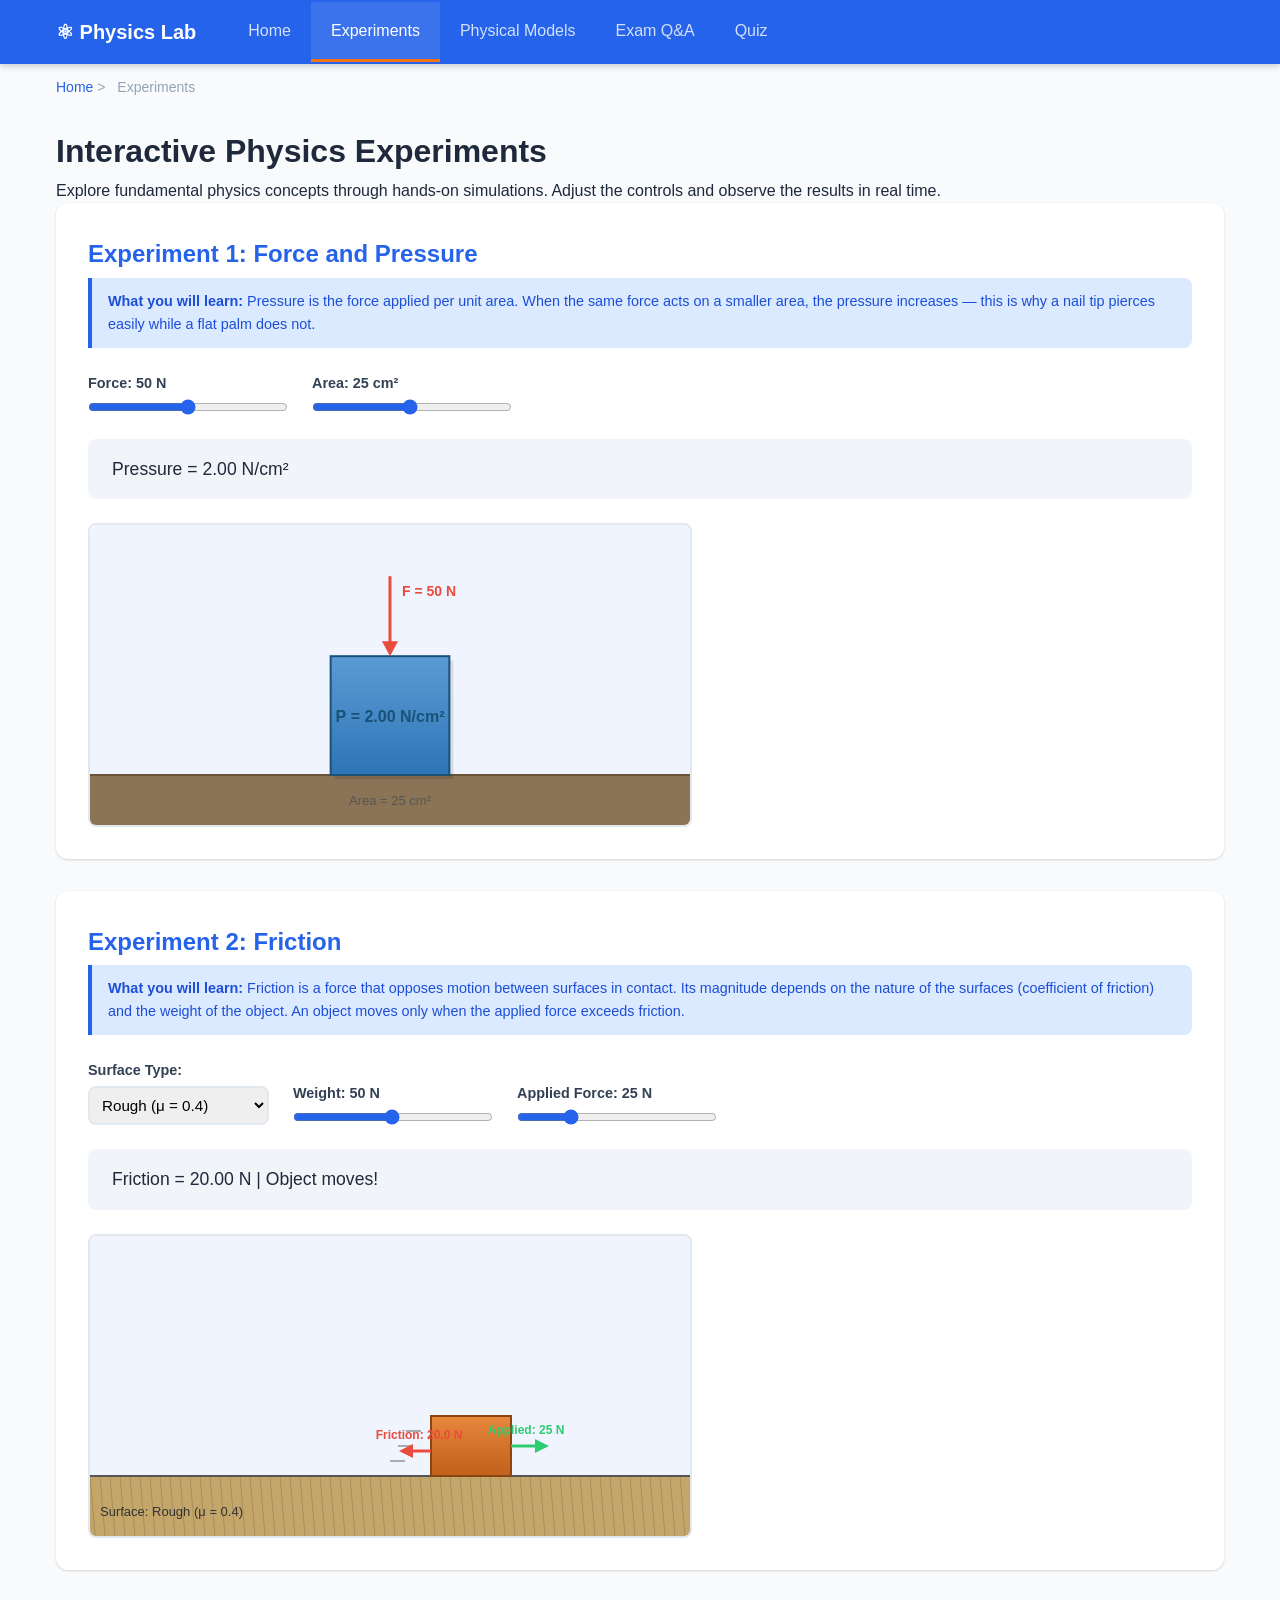
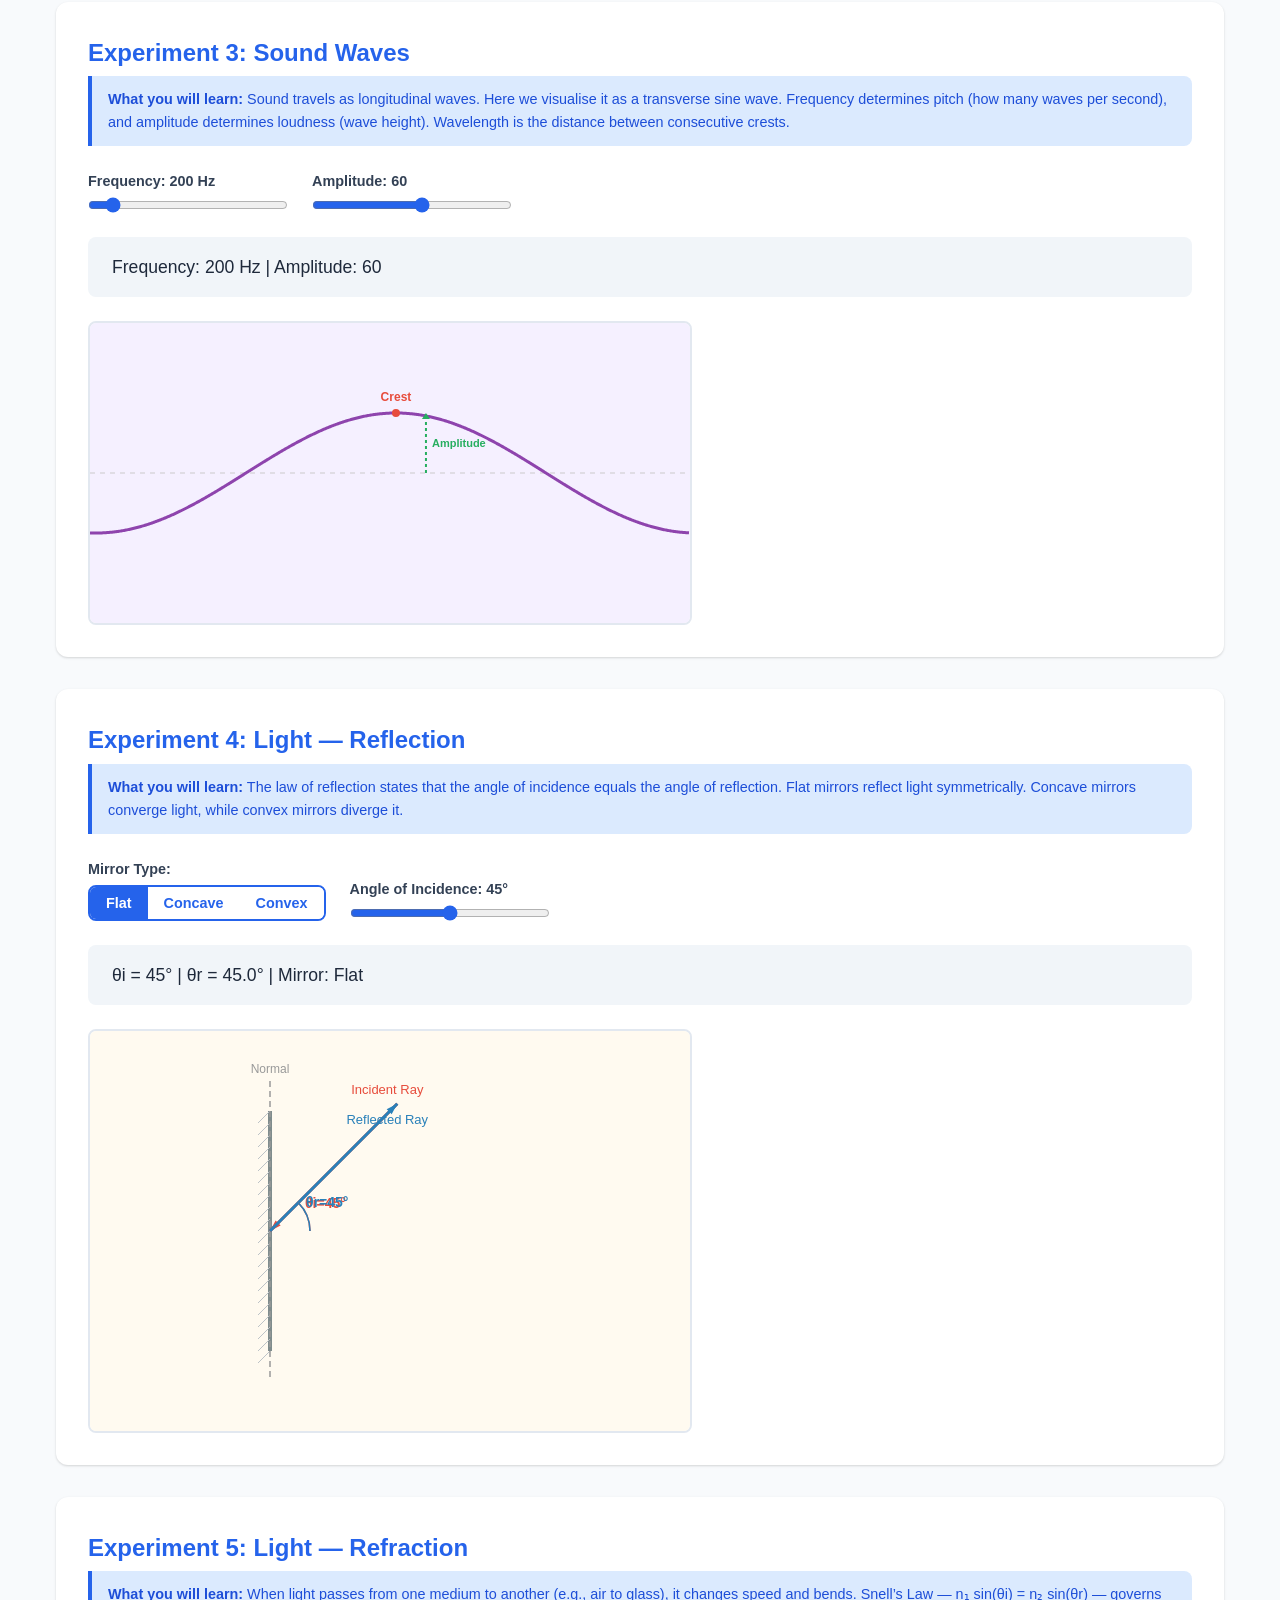
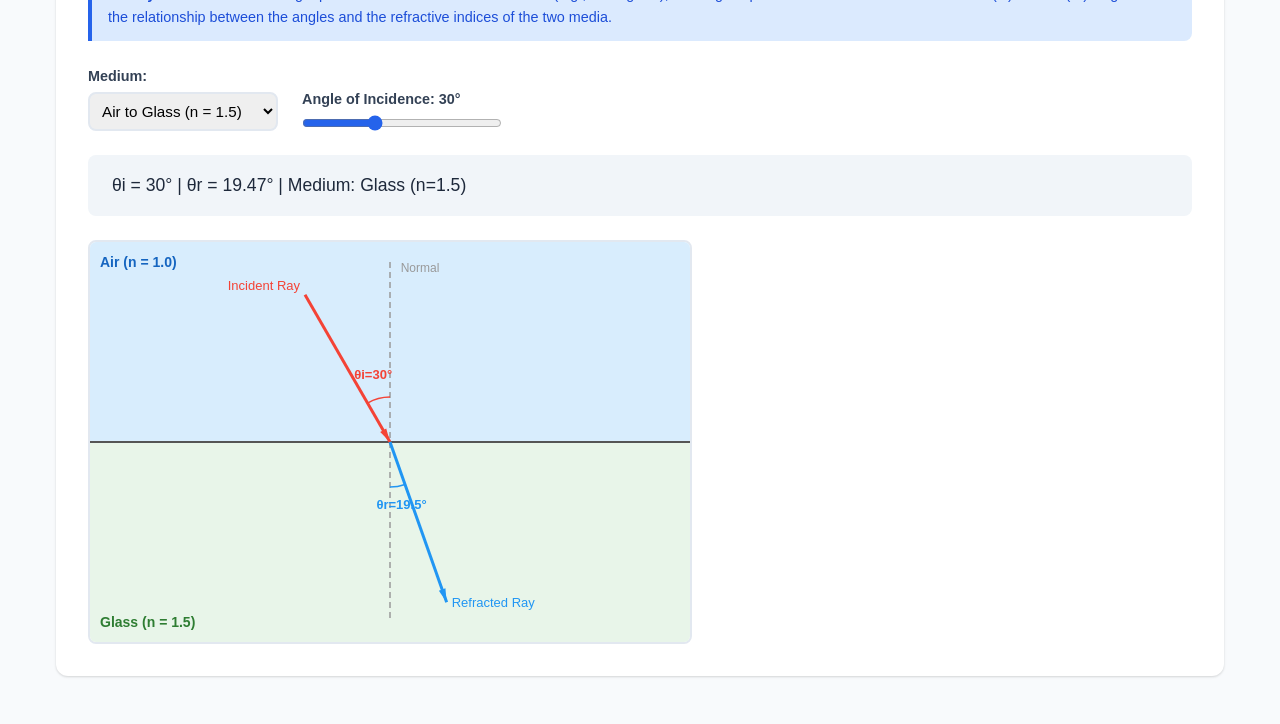
==== pages/experiments.html @ 37654a0b "Add CBSE Class 8 Physics interactive website Complete interactive learning site with 5 sections: - H" ====
<!DOCTYPE html>
<html lang="en">
<head>
    <meta charset="UTF-8">
    <meta name="viewport" content="width=device-width, initial-scale=1.0">
    <title>Interactive Experiments - CBSE Class 8 Physics</title>
    <link rel="stylesheet" href="../style.css">
</head>
<body>

    <!-- Navigation Bar -->
    <nav class="navbar">
      <div class="nav-container">
        <div class="nav-logo">⚛ Physics Lab</div>
        <ul class="nav-tabs">
            <li><a href="../index.html">Home</a></li>
            <li><a href="experiments.html" class="active">Experiments</a></li>
            <li><a href="models.html">Physical Models</a></li>
            <li><a href="questions.html">Exam Q&amp;A</a></li>
            <li><a href="quiz.html">Quiz</a></li>
        </ul>
      </div>
    </nav>

    <!-- Breadcrumb -->
    <div class="breadcrumb">
        <a href="../index.html">Home</a> &gt; <span>Experiments</span>
    </div>

    <main class="container">
        <h1>Interactive Physics Experiments</h1>
        <p>Explore fundamental physics concepts through hands-on simulations. Adjust the controls and observe the results in real time.</p>

        <!-- ===== Experiment 1: Force and Pressure ===== -->
        <div class="experiment" id="exp-pressure">
            <h2>Experiment 1: Force and Pressure</h2>
            <div class="learn-note">
                <strong>What you will learn:</strong> Pressure is the force applied per unit area. When the same force acts on a smaller area, the pressure increases &mdash; this is why a nail tip pierces easily while a flat palm does not.
            </div>
            <div class="controls">
                <div class="control-group">
                    <label for="pressureForce">Force: <span id="pressureForceVal">50</span> N</label>
                    <input type="range" id="pressureForce" min="0" max="100" value="50" oninput="updatePressure()">
                </div>
                <div class="control-group">
                    <label for="pressureArea">Area: <span id="pressureAreaVal">25</span> cm&sup2;</label>
                    <input type="range" id="pressureArea" min="1" max="50" value="25" oninput="updatePressure()">
                </div>
            </div>
            <div class="result-display" id="pressureResult">Pressure = 2.00 N/cm&sup2;</div>
            <canvas id="pressureCanvas" class="sim-canvas" width="600" height="300"></canvas>
        </div>

        <!-- ===== Experiment 2: Friction ===== -->
        <div class="experiment" id="exp-friction">
            <h2>Experiment 2: Friction</h2>
            <div class="learn-note">
                <strong>What you will learn:</strong> Friction is a force that opposes motion between surfaces in contact. Its magnitude depends on the nature of the surfaces (coefficient of friction) and the weight of the object. An object moves only when the applied force exceeds friction.
            </div>
            <div class="controls">
                <div class="control-group">
                    <label for="surfaceType">Surface Type:</label>
                    <select id="surfaceType" onchange="updateFriction()">
                        <option value="0.1">Smooth (&mu; = 0.1)</option>
                        <option value="0.4" selected>Rough (&mu; = 0.4)</option>
                        <option value="0.8">Very Rough (&mu; = 0.8)</option>
                    </select>
                </div>
                <div class="control-group">
                    <label for="frictionWeight">Weight: <span id="frictionWeightVal">50</span> N</label>
                    <input type="range" id="frictionWeight" min="1" max="100" value="50" oninput="updateFriction()">
                </div>
                <div class="control-group">
                    <label for="appliedForce">Applied Force: <span id="appliedForceVal">25</span> N</label>
                    <input type="range" id="appliedForce" min="0" max="100" value="25" oninput="updateFriction()">
                </div>
            </div>
            <div class="result-display" id="frictionResult">Friction = 20.00 N | Object stays still</div>
            <canvas id="frictionCanvas" class="sim-canvas" width="600" height="300"></canvas>
        </div>

        <!-- ===== Experiment 3: Sound Waves ===== -->
        <div class="experiment" id="exp-sound">
            <h2>Experiment 3: Sound Waves</h2>
            <div class="learn-note">
                <strong>What you will learn:</strong> Sound travels as longitudinal waves. Here we visualise it as a transverse sine wave. Frequency determines pitch (how many waves per second), and amplitude determines loudness (wave height). Wavelength is the distance between consecutive crests.
            </div>
            <div class="controls">
                <div class="control-group">
                    <label for="soundFreq">Frequency: <span id="soundFreqVal">200</span> Hz</label>
                    <input type="range" id="soundFreq" min="20" max="2000" value="200" oninput="updateSoundLabels()">
                </div>
                <div class="control-group">
                    <label for="soundAmp">Amplitude: <span id="soundAmpVal">60</span></label>
                    <input type="range" id="soundAmp" min="10" max="100" value="60" oninput="updateSoundLabels()">
                </div>
            </div>
            <div class="result-display" id="soundResult">Frequency: 200 Hz | Amplitude: 60</div>
            <canvas id="soundCanvas" class="sim-canvas" width="600" height="300"></canvas>
        </div>

        <!-- ===== Experiment 4: Light - Reflection ===== -->
        <div class="experiment" id="exp-reflection">
            <h2>Experiment 4: Light &mdash; Reflection</h2>
            <div class="learn-note">
                <strong>What you will learn:</strong> The law of reflection states that the angle of incidence equals the angle of reflection. Flat mirrors reflect light symmetrically. Concave mirrors converge light, while convex mirrors diverge it.
            </div>
            <div class="controls">
                <div class="control-group">
                    <label>Mirror Type:</label>
                    <div class="toggle-group">
                        <button class="toggle-btn active" onclick="setMirror('flat', this)">Flat</button>
                        <button class="toggle-btn" onclick="setMirror('concave', this)">Concave</button>
                        <button class="toggle-btn" onclick="setMirror('convex', this)">Convex</button>
                    </div>
                </div>
                <div class="control-group">
                    <label for="incidenceAngle">Angle of Incidence: <span id="incidenceAngleVal">45</span>&deg;</label>
                    <input type="range" id="incidenceAngle" min="10" max="80" value="45" oninput="updateReflection()">
                </div>
            </div>
            <div class="result-display" id="reflectionResult">&theta;i = 45&deg; | &theta;r = 45&deg; | Mirror: Flat</div>
            <canvas id="reflectionCanvas" class="sim-canvas" width="600" height="400"></canvas>
        </div>

        <!-- ===== Experiment 5: Light - Refraction ===== -->
        <div class="experiment" id="exp-refraction">
            <h2>Experiment 5: Light &mdash; Refraction</h2>
            <div class="learn-note">
                <strong>What you will learn:</strong> When light passes from one medium to another (e.g., air to glass), it changes speed and bends. Snell&rsquo;s Law &mdash; n&#8321; sin(&theta;i) = n&#8322; sin(&theta;r) &mdash; governs the relationship between the angles and the refractive indices of the two media.
            </div>
            <div class="controls">
                <div class="control-group">
                    <label for="refractionMedium">Medium:</label>
                    <select id="refractionMedium" onchange="updateRefraction()">
                        <option value="1.5">Air to Glass (n = 1.5)</option>
                        <option value="1.33">Air to Water (n = 1.33)</option>
                    </select>
                </div>
                <div class="control-group">
                    <label for="refractionAngle">Angle of Incidence: <span id="refractionAngleVal">30</span>&deg;</label>
                    <input type="range" id="refractionAngle" min="0" max="85" value="30" oninput="updateRefraction()">
                </div>
            </div>
            <div class="result-display" id="refractionResult">&theta;i = 30&deg; | &theta;r = 19.47&deg; | Medium: Glass (n=1.5)</div>
            <canvas id="refractionCanvas" class="sim-canvas" width="600" height="400"></canvas>
        </div>
    </main>

    <script src="../script.js"></script>
    <script>
    /* ================================================================
       Experiment 1: Force and Pressure
       ================================================================ */
    function updatePressure() {
        var force = parseFloat(document.getElementById('pressureForce').value);
        var area = parseFloat(document.getElementById('pressureArea').value);
        document.getElementById('pressureForceVal').textContent = force;
        document.getElementById('pressureAreaVal').textContent = area;
        var pressure = force / area;
        document.getElementById('pressureResult').innerHTML = 'Pressure = ' + pressure.toFixed(2) + ' N/cm&sup2;';
        drawPressure(force, area, pressure);
    }

    function drawPressure(force, area, pressure) {
        var canvas = document.getElementById('pressureCanvas');
        var ctx = canvas.getContext('2d');
        var W = canvas.width, H = canvas.height;
        ctx.clearRect(0, 0, W, H);

        // Background
        ctx.fillStyle = '#f0f4ff';
        ctx.fillRect(0, 0, W, H);

        // Surface / ground
        var groundY = H - 50;
        ctx.fillStyle = '#8B7355';
        ctx.fillRect(0, groundY, W, 50);
        ctx.strokeStyle = '#6B5335';
        ctx.lineWidth = 2;
        ctx.beginPath();
        ctx.moveTo(0, groundY);
        ctx.lineTo(W, groundY);
        ctx.stroke();

        // Block dimensions: compress based on pressure
        var maxPressure = 100; // force 100 / area 1
        var compressionRatio = Math.min(pressure / maxPressure, 1);
        var baseWidth = 80 + area * 1.5;
        var baseHeight = 120;
        var blockWidth = baseWidth + compressionRatio * 60;
        var blockHeight = baseHeight - compressionRatio * 60;
        blockHeight = Math.max(blockHeight, 30);

        var blockX = W / 2 - blockWidth / 2;
        var blockY = groundY - blockHeight;

        // Block shadow
        ctx.fillStyle = 'rgba(0,0,0,0.1)';
        ctx.fillRect(blockX + 4, blockY + 4, blockWidth, blockHeight);

        // Block
        var gradient = ctx.createLinearGradient(blockX, blockY, blockX, blockY + blockHeight);
        gradient.addColorStop(0, '#5b9bd5');
        gradient.addColorStop(1, '#2e75b6');
        ctx.fillStyle = gradient;
        ctx.fillRect(blockX, blockY, blockWidth, blockHeight);
        ctx.strokeStyle = '#1a5276';
        ctx.lineWidth = 2;
        ctx.strokeRect(blockX, blockY, blockWidth, blockHeight);

        // Force arrow (pointing down onto block)
        if (force > 0) {
            var arrowX = W / 2;
            var arrowStartY = blockY - 80;
            var arrowEndY = blockY - 5;

            ctx.strokeStyle = '#e74c3c';
            ctx.lineWidth = 3;
            ctx.beginPath();
            ctx.moveTo(arrowX, arrowStartY);
            ctx.lineTo(arrowX, arrowEndY);
            ctx.stroke();

            // Arrowhead
            ctx.fillStyle = '#e74c3c';
            ctx.beginPath();
            ctx.moveTo(arrowX, arrowEndY + 5);
            ctx.lineTo(arrowX - 8, arrowEndY - 10);
            ctx.lineTo(arrowX + 8, arrowEndY - 10);
            ctx.closePath();
            ctx.fill();

            // Force label
            ctx.fillStyle = '#e74c3c';
            ctx.font = 'bold 14px sans-serif';
            ctx.textAlign = 'left';
            ctx.fillText('F = ' + force + ' N', arrowX + 12, arrowStartY + 20);
        }

        // Pressure label on canvas
        ctx.fillStyle = '#1a5276';
        ctx.font = 'bold 16px sans-serif';
        ctx.textAlign = 'center';
        ctx.fillText('P = ' + pressure.toFixed(2) + ' N/cm\u00B2', W / 2, blockY + blockHeight / 2 + 6);

        // Area label
        ctx.fillStyle = '#555';
        ctx.font = '13px sans-serif';
        ctx.fillText('Area = ' + area + ' cm\u00B2', W / 2, groundY + 30);
    }

    /* ================================================================
       Experiment 2: Friction
       ================================================================ */
    var frictionBlockX = 200;
    var frictionMoving = false;
    var frictionAnimId = null;

    function updateFriction() {
        var mu = parseFloat(document.getElementById('surfaceType').value);
        var weight = parseFloat(document.getElementById('frictionWeight').value);
        var applied = parseFloat(document.getElementById('appliedForce').value);
        document.getElementById('frictionWeightVal').textContent = weight;
        document.getElementById('appliedForceVal').textContent = applied;

        var frictionForce = mu * weight;
        var moving = applied > frictionForce;
        var status = moving ? 'Object moves!' : 'Object stays still';
        document.getElementById('frictionResult').textContent =
            'Friction = ' + frictionForce.toFixed(2) + ' N | ' + status;

        frictionMoving = moving;
        if (!frictionAnimId) {
            frictionBlockX = 200;
            animateFriction();
        }
    }

    function animateFriction() {
        var canvas = document.getElementById('frictionCanvas');
        var ctx = canvas.getContext('2d');
        var W = canvas.width, H = canvas.height;

        var mu = parseFloat(document.getElementById('surfaceType').value);
        var weight = parseFloat(document.getElementById('frictionWeight').value);
        var applied = parseFloat(document.getElementById('appliedForce').value);
        var frictionForce = mu * weight;

        ctx.clearRect(0, 0, W, H);

        // Background
        ctx.fillStyle = '#f0f4ff';
        ctx.fillRect(0, 0, W, H);

        // Surface
        var groundY = H - 60;
        var surfaceColor = mu <= 0.1 ? '#b0d4b0' : (mu <= 0.4 ? '#c4a66a' : '#8B6914');
        ctx.fillStyle = surfaceColor;
        ctx.fillRect(0, groundY, W, 60);

        // Texture lines on surface
        ctx.strokeStyle = 'rgba(0,0,0,0.15)';
        ctx.lineWidth = 1;
        var spacing = mu <= 0.1 ? 20 : (mu <= 0.4 ? 10 : 5);
        for (var i = 0; i < W; i += spacing) {
            ctx.beginPath();
            ctx.moveTo(i, groundY);
            ctx.lineTo(i + 5, groundY + 60);
            ctx.stroke();
        }

        ctx.strokeStyle = '#555';
        ctx.lineWidth = 2;
        ctx.beginPath();
        ctx.moveTo(0, groundY);
        ctx.lineTo(W, groundY);
        ctx.stroke();

        // Move block if moving
        if (frictionMoving) {
            frictionBlockX += 1.5;
            if (frictionBlockX > W + 100) frictionBlockX = -100;
        }

        // Block
        var bw = 80, bh = 60;
        var bx = frictionBlockX;
        var by = groundY - bh;

        var grad = ctx.createLinearGradient(bx, by, bx, by + bh);
        grad.addColorStop(0, '#e8873c');
        grad.addColorStop(1, '#c0601a');
        ctx.fillStyle = grad;
        ctx.fillRect(bx, by, bw, bh);
        ctx.strokeStyle = '#8B4513';
        ctx.lineWidth = 2;
        ctx.strokeRect(bx, by, bw, bh);

        // Motion lines when moving
        if (frictionMoving) {
            ctx.strokeStyle = 'rgba(100,100,100,0.5)';
            ctx.lineWidth = 2;
            for (var j = 0; j < 3; j++) {
                var ly = by + 15 + j * 15;
                ctx.beginPath();
                ctx.moveTo(bx - 10 - j * 8, ly);
                ctx.lineTo(bx - 25 - j * 8, ly);
                ctx.stroke();
            }
        }

        // Applied force arrow (pointing right)
        if (applied > 0) {
            var arrowLen = Math.min(applied * 1.2, 120);
            var arrowY = by + bh / 2;
            ctx.strokeStyle = '#2ecc71';
            ctx.lineWidth = 3;
            ctx.beginPath();
            ctx.moveTo(bx + bw, arrowY);
            ctx.lineTo(bx + bw + arrowLen, arrowY);
            ctx.stroke();
            ctx.fillStyle = '#2ecc71';
            ctx.beginPath();
            ctx.moveTo(bx + bw + arrowLen + 8, arrowY);
            ctx.lineTo(bx + bw + arrowLen - 6, arrowY - 7);
            ctx.lineTo(bx + bw + arrowLen - 6, arrowY + 7);
            ctx.closePath();
            ctx.fill();
            ctx.font = 'bold 12px sans-serif';
            ctx.textAlign = 'center';
            ctx.fillText('Applied: ' + applied + ' N', bx + bw + arrowLen / 2, arrowY - 12);
        }

        // Friction force arrow (pointing left)
        if (frictionForce > 0) {
            var fLen = Math.min(frictionForce * 1.2, 120);
            var fArrowY = by + bh / 2 + 5;
            ctx.strokeStyle = '#e74c3c';
            ctx.lineWidth = 3;
            ctx.beginPath();
            ctx.moveTo(bx, fArrowY);
            ctx.lineTo(bx - fLen, fArrowY);
            ctx.stroke();
            ctx.fillStyle = '#e74c3c';
            ctx.beginPath();
            ctx.moveTo(bx - fLen - 8, fArrowY);
            ctx.lineTo(bx - fLen + 6, fArrowY - 7);
            ctx.lineTo(bx - fLen + 6, fArrowY + 7);
            ctx.closePath();
            ctx.fill();
            ctx.font = 'bold 12px sans-serif';
            ctx.textAlign = 'center';
            ctx.fillText('Friction: ' + frictionForce.toFixed(1) + ' N', bx - fLen / 2, fArrowY - 12);
        }

        // Surface label
        ctx.fillStyle = '#333';
        ctx.font = '13px sans-serif';
        ctx.textAlign = 'left';
        var surfaceLabel = mu <= 0.1 ? 'Smooth' : (mu <= 0.4 ? 'Rough' : 'Very Rough');
        ctx.fillText('Surface: ' + surfaceLabel + ' (\u03BC = ' + mu + ')', 10, H - 20);

        if (frictionMoving) {
            frictionAnimId = requestAnimationFrame(animateFriction);
        } else {
            frictionAnimId = null;
        }
    }

    /* ================================================================
       Experiment 3: Sound Waves
       ================================================================ */
    var soundPhase = 0;
    var soundAnimId = null;

    function updateSoundLabels() {
        var freq = document.getElementById('soundFreq').value;
        var amp = document.getElementById('soundAmp').value;
        document.getElementById('soundFreqVal').textContent = freq;
        document.getElementById('soundAmpVal').textContent = amp;
        document.getElementById('soundResult').textContent =
            'Frequency: ' + freq + ' Hz | Amplitude: ' + amp;
    }

    function animateSound() {
        var canvas = document.getElementById('soundCanvas');
        var ctx = canvas.getContext('2d');
        var W = canvas.width, H = canvas.height;
        var freq = parseFloat(document.getElementById('soundFreq').value);
        var amp = parseFloat(document.getElementById('soundAmp').value);

        ctx.clearRect(0, 0, W, H);

        // Background
        ctx.fillStyle = '#f5f0ff';
        ctx.fillRect(0, 0, W, H);

        var centerY = H / 2;
        var baseFreq = 200;
        var waveNumber = freq / baseFreq;

        // Center line
        ctx.strokeStyle = '#ccc';
        ctx.lineWidth = 1;
        ctx.setLineDash([5, 5]);
        ctx.beginPath();
        ctx.moveTo(0, centerY);
        ctx.lineTo(W, centerY);
        ctx.stroke();
        ctx.setLineDash([]);

        // Draw sine wave
        ctx.strokeStyle = '#8e44ad';
        ctx.lineWidth = 3;
        ctx.beginPath();
        for (var x = 0; x < W; x++) {
            var y = centerY - amp * Math.sin(2 * Math.PI * waveNumber * x / W + soundPhase);
            if (x === 0) ctx.moveTo(x, y);
            else ctx.lineTo(x, y);
        }
        ctx.stroke();

        // Find first crest and trough for labels
        var wavelengthPx = W / waveNumber;
        // First crest: where sin = 1 => 2*pi*waveNumber*x/W + phase = pi/2
        var crestX = ((Math.PI / 2 - soundPhase) / (2 * Math.PI * waveNumber)) * W;
        // Normalize to visible area
        while (crestX < 30) crestX += wavelengthPx;
        while (crestX > W - 30) crestX -= wavelengthPx;

        var crestY = centerY - amp;
        var troughX = crestX + wavelengthPx / 2;
        var troughY = centerY + amp;

        // Crest label
        if (crestX > 20 && crestX < W - 20) {
            ctx.fillStyle = '#e74c3c';
            ctx.font = 'bold 12px sans-serif';
            ctx.textAlign = 'center';
            ctx.fillText('Crest', crestX, crestY - 12);
            ctx.beginPath();
            ctx.arc(crestX, crestY, 4, 0, 2 * Math.PI);
            ctx.fill();
        }

        // Trough label
        if (troughX > 20 && troughX < W - 20) {
            ctx.fillStyle = '#2980b9';
            ctx.font = 'bold 12px sans-serif';
            ctx.textAlign = 'center';
            ctx.fillText('Trough', troughX, troughY + 20);
            ctx.beginPath();
            ctx.arc(troughX, troughY, 4, 0, 2 * Math.PI);
            ctx.fill();
        }

        // Amplitude label (vertical arrow from center to crest)
        if (crestX > 60 && crestX < W - 60) {
            ctx.strokeStyle = '#27ae60';
            ctx.lineWidth = 2;
            ctx.setLineDash([3, 3]);
            ctx.beginPath();
            ctx.moveTo(crestX + 30, centerY);
            ctx.lineTo(crestX + 30, crestY);
            ctx.stroke();
            ctx.setLineDash([]);
            // Arrowheads
            ctx.fillStyle = '#27ae60';
            ctx.beginPath();
            ctx.moveTo(crestX + 30, crestY);
            ctx.lineTo(crestX + 26, crestY + 6);
            ctx.lineTo(crestX + 34, crestY + 6);
            ctx.closePath();
            ctx.fill();
            ctx.font = 'bold 11px sans-serif';
            ctx.textAlign = 'left';
            ctx.fillText('Amplitude', crestX + 36, centerY - amp / 2 + 4);
        }

        // Wavelength label (horizontal arrow between two crests)
        var crest2X = crestX + wavelengthPx;
        if (crest2X < W - 20 && crestX > 20) {
            var labelY = crestY - 30;
            ctx.strokeStyle = '#e67e22';
            ctx.lineWidth = 2;
            ctx.beginPath();
            ctx.moveTo(crestX, labelY);
            ctx.lineTo(crest2X, labelY);
            ctx.stroke();
            // Arrowheads
            ctx.fillStyle = '#e67e22';
            ctx.beginPath();
            ctx.moveTo(crestX, labelY);
            ctx.lineTo(crestX + 7, labelY - 4);
            ctx.lineTo(crestX + 7, labelY + 4);
            ctx.closePath();
            ctx.fill();
            ctx.beginPath();
            ctx.moveTo(crest2X, labelY);
            ctx.lineTo(crest2X - 7, labelY - 4);
            ctx.lineTo(crest2X - 7, labelY + 4);
            ctx.closePath();
            ctx.fill();
            ctx.font = 'bold 11px sans-serif';
            ctx.textAlign = 'center';
            ctx.fillText('Wavelength (\u03BB)', (crestX + crest2X) / 2, labelY - 8);
        }

        soundPhase = (soundPhase + 0.05) % (2 * Math.PI);
        soundAnimId = requestAnimationFrame(animateSound);
    }

    /* ================================================================
       Experiment 4: Light - Reflection
       ================================================================ */
    var mirrorType = 'flat';

    function setMirror(type, btn) {
        mirrorType = type;
        var btns = btn.parentElement.querySelectorAll('.toggle-btn');
        btns.forEach(function(b) { b.classList.remove('active'); });
        btn.classList.add('active');
        updateReflection();
    }

    function updateReflection() {
        var angle = parseFloat(document.getElementById('incidenceAngle').value);
        document.getElementById('incidenceAngleVal').textContent = angle;

        var reflAngle = angle; // flat mirror
        var label = mirrorType.charAt(0).toUpperCase() + mirrorType.slice(1);

        if (mirrorType === 'concave') {
            reflAngle = Math.max(angle - 8, 5);
        } else if (mirrorType === 'convex') {
            reflAngle = Math.min(angle + 8, 85);
        }

        document.getElementById('reflectionResult').innerHTML =
            '\u03B8i = ' + angle + '\u00B0 | \u03B8r = ' + reflAngle.toFixed(1) + '\u00B0 | Mirror: ' + label;

        drawReflection(angle, reflAngle);
    }

    function drawReflection(thetaI, thetaR) {
        var canvas = document.getElementById('reflectionCanvas');
        var ctx = canvas.getContext('2d');
        var W = canvas.width, H = canvas.height;
        ctx.clearRect(0, 0, W, H);

        // Background
        ctx.fillStyle = '#fffaf0';
        ctx.fillRect(0, 0, W, H);

        var cx = W / 2, cy = H / 2;

        // Draw mirror
        ctx.lineWidth = 4;
        if (mirrorType === 'flat') {
            ctx.strokeStyle = '#7f8c8d';
            ctx.beginPath();
            ctx.moveTo(cx - 120, cy - 120);
            ctx.lineTo(cx - 120, cy + 120);
            ctx.stroke();
            // Hatching behind mirror
            ctx.strokeStyle = '#bdc3c7';
            ctx.lineWidth = 1;
            for (var i = -120; i <= 120; i += 12) {
                ctx.beginPath();
                ctx.moveTo(cx - 120, cy + i);
                ctx.lineTo(cx - 132, cy + i + 12);
                ctx.stroke();
            }
        } else if (mirrorType === 'concave') {
            ctx.strokeStyle = '#7f8c8d';
            ctx.lineWidth = 4;
            ctx.beginPath();
            ctx.arc(cx - 20, cy, 160, Math.PI * 0.6, Math.PI * 1.4);
            ctx.stroke();
        } else {
            ctx.strokeStyle = '#7f8c8d';
            ctx.lineWidth = 4;
            ctx.beginPath();
            ctx.arc(cx - 220, cy, 160, -Math.PI * 0.4, Math.PI * 0.4);
            ctx.stroke();
        }

        // Mirror contact point
        var mirrorX, mirrorY;
        if (mirrorType === 'flat') {
            mirrorX = cx - 120;
            mirrorY = cy;
        } else if (mirrorType === 'concave') {
            mirrorX = cx - 20 + 160 * Math.cos(Math.PI);
            mirrorY = cy;
        } else {
            mirrorX = cx - 220 + 160 * Math.cos(0);
            mirrorY = cy;
        }

        // Normal line (dashed, horizontal)
        ctx.strokeStyle = '#999';
        ctx.lineWidth = 1.5;
        ctx.setLineDash([6, 4]);
        ctx.beginPath();
        ctx.moveTo(mirrorX, cy - 150);
        ctx.lineTo(mirrorX, cy + 150);
        ctx.stroke();
        ctx.setLineDash([]);
        ctx.fillStyle = '#999';
        ctx.font = '12px sans-serif';
        ctx.textAlign = 'center';
        ctx.fillText('Normal', mirrorX, cy - 158);

        // The normal direction is horizontal (pointing right from mirror surface)
        // Incident ray comes from top-right, hitting mirror point
        var rayLen = 180;
        var thetaIRad = thetaI * Math.PI / 180;
        var thetaRRad = thetaR * Math.PI / 180;

        // Incident ray: from some point to mirror contact
        // Normal is vertical at the contact point for flat mirror.
        // Actually let's use: normal points right from mirror.
        // Incident from the right side, angle measured from the normal
        // Normal points to the right (horizontal), so incident comes from upper-right

        // For flat mirror, normal is horizontal pointing right
        var normalAngle = 0; // radians, pointing right

        // Incident ray endpoint (where it starts from, away from mirror)
        var incStartX = mirrorX + rayLen * Math.cos(normalAngle + thetaIRad);
        var incStartY = mirrorY - rayLen * Math.sin(normalAngle + thetaIRad);

        // Reflected ray endpoint
        var refEndX = mirrorX + rayLen * Math.cos(normalAngle - thetaRRad);
        var refEndY = mirrorY + rayLen * Math.sin(normalAngle - thetaRRad);

        // Draw incident ray
        ctx.strokeStyle = '#e74c3c';
        ctx.lineWidth = 3;
        ctx.beginPath();
        ctx.moveTo(incStartX, incStartY);
        ctx.lineTo(mirrorX, mirrorY);
        ctx.stroke();

        // Incident arrowhead at mirror
        var incAngle = Math.atan2(mirrorY - incStartY, mirrorX - incStartX);
        ctx.fillStyle = '#e74c3c';
        ctx.beginPath();
        ctx.moveTo(mirrorX, mirrorY);
        ctx.lineTo(mirrorX - 12 * Math.cos(incAngle - 0.3), mirrorY - 12 * Math.sin(incAngle - 0.3));
        ctx.lineTo(mirrorX - 12 * Math.cos(incAngle + 0.3), mirrorY - 12 * Math.sin(incAngle + 0.3));
        ctx.closePath();
        ctx.fill();

        // Draw reflected ray
        ctx.strokeStyle = '#2980b9';
        ctx.lineWidth = 3;
        ctx.beginPath();
        ctx.moveTo(mirrorX, mirrorY);
        ctx.lineTo(refEndX, refEndY);
        ctx.stroke();

        // Reflected arrowhead at end
        var refAngle = Math.atan2(refEndY - mirrorY, refEndX - mirrorX);
        ctx.fillStyle = '#2980b9';
        ctx.beginPath();
        ctx.moveTo(refEndX, refEndY);
        ctx.lineTo(refEndX - 12 * Math.cos(refAngle - 0.3), refEndY - 12 * Math.sin(refAngle - 0.3));
        ctx.lineTo(refEndX - 12 * Math.cos(refAngle + 0.3), refEndY - 12 * Math.sin(refAngle + 0.3));
        ctx.closePath();
        ctx.fill();

        // Angle arcs — normal is horizontal (angle=0, pointing right from mirror)
        var arcR = 40;

        // Angle of incidence arc (from normal=0 to incident ray direction)
        ctx.strokeStyle = '#e74c3c';
        ctx.lineWidth = 1.5;
        ctx.beginPath();
        // Incident ray direction (from mirror to source): angle going up-right
        var incDirFromMirror = Math.atan2(incStartY - mirrorY, incStartX - mirrorX);
        var arcStart = Math.min(0, incDirFromMirror);
        var arcEnd = Math.max(0, incDirFromMirror);
        ctx.arc(mirrorX, mirrorY, arcR, arcStart, arcEnd);
        ctx.stroke();

        // Label theta_i
        var midArcI = (arcStart + arcEnd) / 2;
        ctx.fillStyle = '#e74c3c';
        ctx.font = 'bold 14px sans-serif';
        ctx.textAlign = 'center';
        ctx.fillText('\u03B8i=' + thetaI + '\u00B0', mirrorX + (arcR + 20) * Math.cos(midArcI), mirrorY + (arcR + 20) * Math.sin(midArcI));

        // Angle of reflection arc (from normal=0 to reflected ray direction)
        ctx.strokeStyle = '#2980b9';
        ctx.lineWidth = 1.5;
        ctx.beginPath();
        var arcStartR = Math.min(0, refAngle);
        var arcEndR = Math.max(0, refAngle);
        ctx.arc(mirrorX, mirrorY, arcR, arcStartR, arcEndR);
        ctx.stroke();

        // Label theta_r
        var midArcR = (arcStartR + arcEndR) / 2;
        ctx.fillStyle = '#2980b9';
        ctx.font = 'bold 14px sans-serif';
        ctx.textAlign = 'center';
        ctx.fillText('\u03B8r=' + thetaR.toFixed(0) + '\u00B0', mirrorX + (arcR + 22) * Math.cos(midArcR), mirrorY + (arcR + 22) * Math.sin(midArcR));

        // Labels for rays
        ctx.font = '13px sans-serif';
        ctx.fillStyle = '#e74c3c';
        ctx.fillText('Incident Ray', incStartX - 10, incStartY - 10);
        ctx.fillStyle = '#2980b9';
        ctx.fillText('Reflected Ray', refEndX - 10, refEndY + 20);
    }

    /* ================================================================
       Experiment 5: Light - Refraction
       ================================================================ */
    function updateRefraction() {
        var n = parseFloat(document.getElementById('refractionMedium').value);
        var thetaI = parseFloat(document.getElementById('refractionAngle').value);
        document.getElementById('refractionAngleVal').textContent = thetaI;

        var thetaIRad = thetaI * Math.PI / 180;
        var sinThetaR = Math.sin(thetaIRad) / n;
        var mediumName = n === 1.5 ? 'Glass (n=1.5)' : 'Water (n=1.33)';
        var totalInternalReflection = false;
        var thetaR, thetaRDeg;

        if (sinThetaR > 1) {
            totalInternalReflection = true;
            thetaRDeg = 90;
            thetaR = Math.PI / 2;
        } else {
            thetaR = Math.asin(sinThetaR);
            thetaRDeg = thetaR * 180 / Math.PI;
        }

        var resultText = '\u03B8i = ' + thetaI + '\u00B0 | \u03B8r = ' + thetaRDeg.toFixed(2) + '\u00B0 | Medium: ' + mediumName;
        if (totalInternalReflection) {
            resultText += ' | Total Internal Reflection!';
        }
        document.getElementById('refractionResult').textContent = resultText;

        drawRefraction(thetaI, thetaRDeg, n, totalInternalReflection);
    }

    function drawRefraction(thetaIDeg, thetaRDeg, n, tir) {
        var canvas = document.getElementById('refractionCanvas');
        var ctx = canvas.getContext('2d');
        var W = canvas.width, H = canvas.height;
        ctx.clearRect(0, 0, W, H);

        var midY = H / 2;
        var cx = W / 2;

        // Top half - air (light blue)
        ctx.fillStyle = '#e3f2fd';
        ctx.fillRect(0, 0, W, midY);
        ctx.fillStyle = 'rgba(33,150,243,0.06)';
        ctx.fillRect(0, 0, W, midY);

        // Bottom half - glass/water
        if (n === 1.5) {
            ctx.fillStyle = '#e8f5e9'; // light green for glass
        } else {
            ctx.fillStyle = '#e0f7fa'; // light cyan for water
        }
        ctx.fillRect(0, midY, W, midY);

        // Boundary line
        ctx.strokeStyle = '#555';
        ctx.lineWidth = 2;
        ctx.beginPath();
        ctx.moveTo(0, midY);
        ctx.lineTo(W, midY);
        ctx.stroke();

        // Normal line (dashed, vertical)
        ctx.strokeStyle = '#999';
        ctx.lineWidth = 1.5;
        ctx.setLineDash([6, 4]);
        ctx.beginPath();
        ctx.moveTo(cx, midY - 180);
        ctx.lineTo(cx, midY + 180);
        ctx.stroke();
        ctx.setLineDash([]);
        ctx.fillStyle = '#999';
        ctx.font = '12px sans-serif';
        ctx.textAlign = 'center';
        ctx.fillText('Normal', cx + 30, midY - 170);

        // Medium labels
        ctx.fillStyle = '#1565c0';
        ctx.font = 'bold 14px sans-serif';
        ctx.textAlign = 'left';
        ctx.fillText('Air (n = 1.0)', 10, 25);
        ctx.fillStyle = n === 1.5 ? '#2e7d32' : '#00695c';
        ctx.fillText(n === 1.5 ? 'Glass (n = 1.5)' : 'Water (n = 1.33)', 10, H - 15);

        var thetaIRad = thetaIDeg * Math.PI / 180;
        var thetaRRad = thetaRDeg * Math.PI / 180;
        var rayLen = 170;

        // Incident ray: from top-left to center
        // Normal points down (along y-axis). Angle measured from normal.
        // Incident ray comes from upper-left
        var incStartX = cx - rayLen * Math.sin(thetaIRad);
        var incStartY = midY - rayLen * Math.cos(thetaIRad);

        ctx.strokeStyle = '#f44336';
        ctx.lineWidth = 3;
        ctx.beginPath();
        ctx.moveTo(incStartX, incStartY);
        ctx.lineTo(cx, midY);
        ctx.stroke();

        // Arrowhead for incident ray
        var incDir = Math.atan2(midY - incStartY, cx - incStartX);
        ctx.fillStyle = '#f44336';
        ctx.beginPath();
        ctx.moveTo(cx, midY);
        ctx.lineTo(cx - 14 * Math.cos(incDir - 0.25), midY - 14 * Math.sin(incDir - 0.25));
        ctx.lineTo(cx - 14 * Math.cos(incDir + 0.25), midY - 14 * Math.sin(incDir + 0.25));
        ctx.closePath();
        ctx.fill();

        // Refracted ray (or total internal reflection)
        if (!tir) {
            var refEndX = cx + rayLen * Math.sin(thetaRRad);
            var refEndY = midY + rayLen * Math.cos(thetaRRad);

            ctx.strokeStyle = '#2196f3';
            ctx.lineWidth = 3;
            ctx.beginPath();
            ctx.moveTo(cx, midY);
            ctx.lineTo(refEndX, refEndY);
            ctx.stroke();

            // Arrowhead
            var refDir = Math.atan2(refEndY - midY, refEndX - cx);
            ctx.fillStyle = '#2196f3';
            ctx.beginPath();
            ctx.moveTo(refEndX, refEndY);
            ctx.lineTo(refEndX - 14 * Math.cos(refDir - 0.25), refEndY - 14 * Math.sin(refDir - 0.25));
            ctx.lineTo(refEndX - 14 * Math.cos(refDir + 0.25), refEndY - 14 * Math.sin(refDir + 0.25));
            ctx.closePath();
            ctx.fill();

            ctx.fillStyle = '#2196f3';
            ctx.font = '13px sans-serif';
            ctx.textAlign = 'left';
            ctx.fillText('Refracted Ray', refEndX + 5, refEndY + 5);
        } else {
            // Total internal reflection: ray reflects back upward
            var tirEndX = cx + rayLen * Math.sin(thetaIRad);
            var tirEndY = midY - rayLen * Math.cos(thetaIRad);
            ctx.strokeStyle = '#ff9800';
            ctx.lineWidth = 3;
            ctx.beginPath();
            ctx.moveTo(cx, midY);
            ctx.lineTo(tirEndX, tirEndY);
            ctx.stroke();
            ctx.fillStyle = '#ff9800';
            ctx.font = 'bold 13px sans-serif';
            ctx.textAlign = 'left';
            ctx.fillText('Total Internal Reflection', tirEndX + 5, tirEndY - 5);
        }

        // Angle of incidence arc
        ctx.strokeStyle = '#f44336';
        ctx.lineWidth = 1.5;
        ctx.beginPath();
        // Normal points up: angle = -PI/2
        // Incident ray direction (coming toward center): angle from center to incStart
        var incAngleOnCanvas = Math.atan2(incStartY - midY, incStartX - cx);
        // Arc from normal (up = -PI/2) to incident direction
        var normalUpAngle = -Math.PI / 2;
        ctx.arc(cx, midY, 45, Math.min(normalUpAngle, incAngleOnCanvas), Math.max(normalUpAngle, incAngleOnCanvas));
        ctx.stroke();

        // Label theta_i
        var midArcAngle = (normalUpAngle + incAngleOnCanvas) / 2;
        ctx.fillStyle = '#f44336';
        ctx.font = 'bold 13px sans-serif';
        ctx.textAlign = 'center';
        ctx.fillText('\u03B8i=' + thetaIDeg + '\u00B0', cx + 65 * Math.cos(midArcAngle), midY + 65 * Math.sin(midArcAngle));

        // Angle of refraction arc (if no TIR)
        if (!tir && thetaRDeg > 0.5) {
            ctx.strokeStyle = '#2196f3';
            ctx.lineWidth = 1.5;
            ctx.beginPath();
            var normalDownAngle = Math.PI / 2;
            var refAngleOnCanvas = Math.atan2((midY + rayLen * Math.cos(thetaRRad)) - midY, (cx + rayLen * Math.sin(thetaRRad)) - cx);
            ctx.arc(cx, midY, 45, Math.min(normalDownAngle, refAngleOnCanvas), Math.max(normalDownAngle, refAngleOnCanvas));
            ctx.stroke();

            var midArcR = (normalDownAngle + refAngleOnCanvas) / 2;
            ctx.fillStyle = '#2196f3';
            ctx.font = 'bold 13px sans-serif';
            ctx.fillText('\u03B8r=' + thetaRDeg.toFixed(1) + '\u00B0', cx + 68 * Math.cos(midArcR), midY + 68 * Math.sin(midArcR));
        }

        // Incident ray label
        ctx.fillStyle = '#f44336';
        ctx.font = '13px sans-serif';
        ctx.textAlign = 'right';
        ctx.fillText('Incident Ray', incStartX - 5, incStartY - 5);
    }

    /* ================================================================
       Initialise all experiments on page load
       ================================================================ */
    window.addEventListener('DOMContentLoaded', function() {
        updatePressure();
        updateFriction();
        updateSoundLabels();
        animateSound();
        updateReflection();
        updateRefraction();
    });
    </script>
</body>
</html>
---- style.css ----
/* ===== CSS Variables ===== */
:root {
  --primary: #2563eb;
  --primary-dark: #1d4ed8;
  --primary-light: #dbeafe;
  --orange: #f97316;
  --orange-dark: #ea580c;
  --white: #ffffff;
  --gray-50: #f8fafc;
  --gray-100: #f1f5f9;
  --gray-200: #e2e8f0;
  --gray-300: #cbd5e1;
  --gray-400: #94a3b8;
  --gray-600: #475569;
  --gray-700: #334155;
  --gray-800: #1e293b;
  --gray-900: #0f172a;
  --green: #22c55e;
  --green-light: #dcfce7;
  --red: #ef4444;
  --red-light: #fee2e2;
  --radius: 12px;
  --shadow: 0 1px 3px rgba(0,0,0,0.1), 0 1px 2px rgba(0,0,0,0.06);
  --shadow-md: 0 4px 6px rgba(0,0,0,0.1), 0 2px 4px rgba(0,0,0,0.06);
  --shadow-lg: 0 10px 15px rgba(0,0,0,0.1), 0 4px 6px rgba(0,0,0,0.05);
  --transition: 0.3s ease;
}

/* ===== Reset ===== */
*, *::before, *::after {
  box-sizing: border-box;
  margin: 0;
  padding: 0;
}

body {
  font-family: -apple-system, BlinkMacSystemFont, 'Segoe UI', Roboto, 'Helvetica Neue', Arial, sans-serif;
  font-size: 16px;
  line-height: 1.6;
  color: var(--gray-800);
  background: var(--gray-50);
  min-height: 100vh;
}

a {
  text-decoration: none;
  color: inherit;
}

img {
  max-width: 100%;
}

/* ===== Navigation ===== */
.navbar {
  background: var(--primary);
  padding: 0;
  position: sticky;
  top: 0;
  z-index: 100;
  box-shadow: var(--shadow-md);
}

.nav-container {
  max-width: 1200px;
  margin: 0 auto;
  display: flex;
  align-items: center;
  padding: 0 1rem;
}

.nav-logo {
  color: var(--white);
  font-size: 1.25rem;
  font-weight: 700;
  padding: 1rem 0;
  margin-right: 2rem;
  white-space: nowrap;
}

.nav-tabs {
  display: flex;
  list-style: none;
  overflow-x: auto;
  -webkit-overflow-scrolling: touch;
  scrollbar-width: none;
}

.nav-tabs::-webkit-scrollbar {
  display: none;
}

.nav-tabs li a {
  display: block;
  color: rgba(255,255,255,0.8);
  padding: 1rem 1.25rem;
  font-weight: 500;
  white-space: nowrap;
  border-bottom: 3px solid transparent;
  transition: var(--transition);
}

.nav-tabs li a:hover,
.nav-tabs li a.active {
  color: var(--white);
  border-bottom-color: var(--orange);
  background: rgba(255,255,255,0.1);
}

/* ===== Breadcrumb ===== */
.breadcrumb {
  max-width: 1200px;
  margin: 0 auto;
  padding: 0.75rem 1rem;
  font-size: 0.875rem;
  color: var(--gray-400);
}

.breadcrumb a {
  color: var(--primary);
}

.breadcrumb span {
  margin: 0 0.5rem;
}

/* ===== Main Container ===== */
.container {
  max-width: 1200px;
  margin: 0 auto;
  padding: 1rem;
}

/* ===== Cards ===== */
.card {
  background: var(--white);
  border-radius: var(--radius);
  box-shadow: var(--shadow);
  padding: 1.5rem;
  transition: var(--transition);
}

.card:hover {
  box-shadow: var(--shadow-lg);
  transform: translateY(-2px);
}

.card-grid {
  display: grid;
  grid-template-columns: repeat(auto-fill, minmax(260px, 1fr));
  gap: 1.5rem;
  margin: 1.5rem 0;
}

.card-icon {
  font-size: 2.5rem;
  margin-bottom: 0.75rem;
}

.card h3 {
  color: var(--gray-900);
  margin-bottom: 0.5rem;
  font-size: 1.125rem;
}

.card p {
  color: var(--gray-600);
  font-size: 0.95rem;
}

.card-link {
  display: inline-block;
  margin-top: 0.75rem;
  color: var(--primary);
  font-weight: 600;
  font-size: 0.95rem;
}

.card-link:hover {
  color: var(--orange);
}

/* ===== Section Headers ===== */
.section-title {
  font-size: 1.75rem;
  color: var(--gray-900);
  margin-bottom: 0.5rem;
}

.section-subtitle {
  color: var(--gray-600);
  margin-bottom: 1.5rem;
}

/* ===== Hero / Welcome ===== */
.hero {
  background: linear-gradient(135deg, var(--primary), var(--primary-dark));
  color: var(--white);
  border-radius: var(--radius);
  padding: 2.5rem 2rem;
  margin-bottom: 2rem;
  text-align: center;
}

.hero h1 {
  font-size: 2rem;
  margin-bottom: 0.5rem;
}

.hero p {
  opacity: 0.9;
  font-size: 1.1rem;
}

/* ===== Progress Bars ===== */
.progress-section {
  margin: 2rem 0;
}

.progress-item {
  margin-bottom: 1rem;
}

.progress-label {
  display: flex;
  justify-content: space-between;
  margin-bottom: 0.25rem;
  font-size: 0.95rem;
  font-weight: 500;
}

.progress-bar {
  height: 10px;
  background: var(--gray-200);
  border-radius: 5px;
  overflow: hidden;
}

.progress-fill {
  height: 100%;
  background: linear-gradient(90deg, var(--primary), var(--orange));
  border-radius: 5px;
  transition: width 0.5s ease;
}

/* ===== Flashcards ===== */
.flashcard-grid {
  display: grid;
  grid-template-columns: repeat(auto-fill, minmax(280px, 1fr));
  gap: 1.5rem;
  margin: 1.5rem 0;
}

.flashcard {
  perspective: 1000px;
  height: 180px;
  cursor: pointer;
}

.flashcard-inner {
  position: relative;
  width: 100%;
  height: 100%;
  transition: transform 0.6s;
  transform-style: preserve-3d;
}

.flashcard.flipped .flashcard-inner {
  transform: rotateY(180deg);
}

.flashcard-front, .flashcard-back {
  position: absolute;
  width: 100%;
  height: 100%;
  backface-visibility: hidden;
  border-radius: var(--radius);
  display: flex;
  align-items: center;
  justify-content: center;
  padding: 1.5rem;
  text-align: center;
  font-size: 0.95rem;
}

.flashcard-front {
  background: var(--primary-light);
  color: var(--primary-dark);
  font-weight: 600;
  border: 2px solid var(--primary);
}

.flashcard-back {
  background: var(--orange);
  color: var(--white);
  transform: rotateY(180deg);
}

/* ===== Buttons ===== */
.btn {
  display: inline-block;
  padding: 0.6rem 1.25rem;
  border: none;
  border-radius: 8px;
  font-size: 0.95rem;
  font-weight: 600;
  cursor: pointer;
  transition: var(--transition);
  font-family: inherit;
}

.btn-primary {
  background: var(--primary);
  color: var(--white);
}

.btn-primary:hover {
  background: var(--primary-dark);
}

.btn-orange {
  background: var(--orange);
  color: var(--white);
}

.btn-orange:hover {
  background: var(--orange-dark);
}

.btn-outline {
  background: transparent;
  color: var(--primary);
  border: 2px solid var(--primary);
}

.btn-outline:hover {
  background: var(--primary);
  color: var(--white);
}

.btn-success {
  background: var(--green);
  color: var(--white);
}

.btn-sm {
  padding: 0.4rem 0.9rem;
  font-size: 0.85rem;
}

/* ===== Experiment Sections ===== */
.experiment {
  background: var(--white);
  border-radius: var(--radius);
  box-shadow: var(--shadow);
  padding: 2rem;
  margin-bottom: 2rem;
}

.experiment h2 {
  color: var(--primary);
  margin-bottom: 0.25rem;
}

.learn-note {
  background: var(--primary-light);
  border-left: 4px solid var(--primary);
  padding: 0.75rem 1rem;
  border-radius: 0 8px 8px 0;
  margin-bottom: 1.5rem;
  font-size: 0.9rem;
  color: var(--primary-dark);
}

.controls {
  display: flex;
  flex-wrap: wrap;
  gap: 1.5rem;
  margin-bottom: 1.5rem;
  align-items: flex-end;
}

.control-group {
  display: flex;
  flex-direction: column;
  gap: 0.25rem;
}

.control-group label {
  font-weight: 600;
  font-size: 0.9rem;
  color: var(--gray-700);
}

.control-group input[type="range"] {
  width: 200px;
  accent-color: var(--primary);
}

.control-group select {
  padding: 0.5rem;
  border: 2px solid var(--gray-200);
  border-radius: 8px;
  font-size: 0.95rem;
  font-family: inherit;
}

.result-display {
  background: var(--gray-100);
  border-radius: 8px;
  padding: 1rem 1.5rem;
  margin-bottom: 1.5rem;
  font-size: 1.1rem;
}

.result-display strong {
  color: var(--orange);
  font-size: 1.3rem;
}

canvas.sim-canvas {
  border: 2px solid var(--gray-200);
  border-radius: 8px;
  max-width: 100%;
  display: block;
  background: var(--white);
}

/* ===== Toggle Buttons ===== */
.toggle-group {
  display: flex;
  gap: 0;
  border-radius: 8px;
  overflow: hidden;
  border: 2px solid var(--primary);
  width: fit-content;
}

.toggle-btn {
  padding: 0.5rem 1rem;
  background: var(--white);
  color: var(--primary);
  border: none;
  cursor: pointer;
  font-weight: 600;
  font-size: 0.9rem;
  transition: var(--transition);
  font-family: inherit;
}

.toggle-btn.active {
  background: var(--primary);
  color: var(--white);
}

/* ===== Models Page ===== */
.model-section {
  background: var(--white);
  border-radius: var(--radius);
  box-shadow: var(--shadow);
  padding: 2rem;
  margin-bottom: 2rem;
}

.model-section h2 {
  color: var(--primary);
  margin-bottom: 0.25rem;
}

.model-container {
  display: flex;
  flex-wrap: wrap;
  gap: 2rem;
  align-items: flex-start;
}

.model-svg-container {
  flex: 1;
  min-width: 300px;
}

.model-svg-container svg {
  max-width: 100%;
  height: auto;
}

.model-info-box {
  flex: 1;
  min-width: 280px;
  background: var(--gray-100);
  border-radius: var(--radius);
  padding: 1.5rem;
  min-height: 150px;
}

.model-info-box h3 {
  color: var(--primary);
  margin-bottom: 0.5rem;
}

.model-info-box p {
  color: var(--gray-700);
  line-height: 1.7;
}

.svg-part {
  cursor: pointer;
  transition: var(--transition);
}

.svg-part:hover {
  opacity: 0.7;
}

.svg-part.active {
  filter: drop-shadow(0 0 6px var(--orange));
}

.svg-label {
  font-size: 12px;
  font-weight: 600;
  pointer-events: none;
}

/* ===== Q&A Page ===== */
.filters {
  display: flex;
  flex-wrap: wrap;
  gap: 1rem;
  margin-bottom: 1.5rem;
  align-items: flex-end;
}

.filter-group {
  display: flex;
  flex-direction: column;
  gap: 0.25rem;
}

.filter-group label {
  font-weight: 600;
  font-size: 0.9rem;
  color: var(--gray-700);
}

.filter-group select {
  padding: 0.5rem 1rem;
  border: 2px solid var(--gray-200);
  border-radius: 8px;
  font-size: 0.95rem;
  font-family: inherit;
  min-width: 180px;
}

.question-card {
  background: var(--white);
  border-radius: var(--radius);
  box-shadow: var(--shadow);
  padding: 1.5rem;
  margin-bottom: 1rem;
  border-left: 4px solid var(--primary);
  transition: var(--transition);
}

.question-card.revised {
  border-left-color: var(--green);
  background: var(--green-light);
}

.question-card .chapter-tag {
  display: inline-block;
  background: var(--primary-light);
  color: var(--primary);
  padding: 0.2rem 0.6rem;
  border-radius: 4px;
  font-size: 0.8rem;
  font-weight: 600;
  margin-bottom: 0.5rem;
}

.question-card .marks-tag {
  display: inline-block;
  background: #fef3c7;
  color: #b45309;
  padding: 0.2rem 0.6rem;
  border-radius: 4px;
  font-size: 0.8rem;
  font-weight: 600;
  margin-left: 0.5rem;
}

.question-card .question-text {
  font-size: 1.05rem;
  margin-bottom: 1rem;
  color: var(--gray-800);
}

.question-card .answer-text {
  max-height: 0;
  overflow: hidden;
  transition: max-height 0.4s ease, padding 0.4s ease;
  background: var(--gray-50);
  border-radius: 8px;
  padding: 0 1rem;
  color: var(--gray-700);
  line-height: 1.7;
}

.question-card .answer-text.show {
  max-height: 1000px;
  padding: 1rem;
}

.question-card .btn-row {
  display: flex;
  gap: 0.75rem;
  flex-wrap: wrap;
}

/* ===== Quiz Page ===== */
.quiz-setup {
  text-align: center;
  padding: 3rem 1rem;
}

.quiz-setup h2 {
  margin-bottom: 1rem;
  color: var(--gray-900);
}

.chapter-select-grid {
  display: grid;
  grid-template-columns: repeat(auto-fill, minmax(220px, 1fr));
  gap: 1rem;
  max-width: 800px;
  margin: 1.5rem auto;
}

.chapter-select-btn {
  padding: 1.25rem;
  background: var(--white);
  border: 2px solid var(--gray-200);
  border-radius: var(--radius);
  cursor: pointer;
  font-size: 1rem;
  font-weight: 600;
  transition: var(--transition);
  font-family: inherit;
  color: var(--gray-800);
}

.chapter-select-btn:hover {
  border-color: var(--primary);
  color: var(--primary);
  box-shadow: var(--shadow-md);
}

.quiz-container {
  max-width: 700px;
  margin: 0 auto;
}

.quiz-header {
  display: flex;
  justify-content: space-between;
  align-items: center;
  margin-bottom: 1.5rem;
  flex-wrap: wrap;
  gap: 0.5rem;
}

.quiz-progress {
  font-weight: 600;
  color: var(--gray-600);
}

.quiz-timer {
  background: var(--orange);
  color: var(--white);
  padding: 0.4rem 1rem;
  border-radius: 20px;
  font-weight: 700;
  font-size: 1.1rem;
  min-width: 60px;
  text-align: center;
}

.quiz-timer.warning {
  background: var(--red);
  animation: pulse 0.5s infinite alternate;
}

@keyframes pulse {
  from { transform: scale(1); }
  to { transform: scale(1.08); }
}

.quiz-question {
  background: var(--white);
  border-radius: var(--radius);
  box-shadow: var(--shadow);
  padding: 2rem;
}

.quiz-question h3 {
  font-size: 1.15rem;
  margin-bottom: 1.5rem;
  color: var(--gray-900);
  line-height: 1.5;
}

.quiz-options {
  display: flex;
  flex-direction: column;
  gap: 0.75rem;
}

.quiz-option {
  padding: 1rem 1.25rem;
  background: var(--gray-50);
  border: 2px solid var(--gray-200);
  border-radius: 8px;
  cursor: pointer;
  font-size: 1rem;
  text-align: left;
  transition: var(--transition);
  font-family: inherit;
  color: var(--gray-800);
}

.quiz-option:hover {
  border-color: var(--primary);
  background: var(--primary-light);
}

.quiz-option.selected {
  border-color: var(--primary);
  background: var(--primary-light);
  color: var(--primary-dark);
  font-weight: 600;
}

.quiz-option.correct {
  border-color: var(--green);
  background: var(--green-light);
  color: #166534;
}

.quiz-option.wrong {
  border-color: var(--red);
  background: var(--red-light);
  color: #991b1b;
}

/* ===== Quiz Results ===== */
.quiz-results {
  text-align: center;
  padding: 2rem;
}

.quiz-results h2 {
  margin-bottom: 1rem;
}

.score-display {
  display: flex;
  justify-content: center;
  gap: 2rem;
  margin: 2rem 0;
  flex-wrap: wrap;
}

.score-item {
  background: var(--white);
  border-radius: var(--radius);
  box-shadow: var(--shadow);
  padding: 1.5rem 2rem;
  min-width: 120px;
}

.score-item .number {
  font-size: 2.5rem;
  font-weight: 700;
}

.score-item .label {
  font-size: 0.9rem;
  color: var(--gray-600);
}

.score-item.correct-score .number { color: var(--green); }
.score-item.wrong-score .number { color: var(--red); }
.score-item.time-score .number { color: var(--primary); font-size: 1.8rem; }

/* ===== Score History Table ===== */
.score-table {
  width: 100%;
  border-collapse: collapse;
  margin-top: 1rem;
}

.score-table th, .score-table td {
  padding: 0.75rem 1rem;
  text-align: left;
  border-bottom: 1px solid var(--gray-200);
}

.score-table th {
  background: var(--primary-light);
  color: var(--primary-dark);
  font-weight: 600;
}

.score-table tr:hover td {
  background: var(--gray-50);
}

/* ===== Review Section ===== */
.review-question {
  background: var(--white);
  border-radius: var(--radius);
  box-shadow: var(--shadow);
  padding: 1.5rem;
  margin-bottom: 1rem;
  text-align: left;
}

.review-question h4 {
  margin-bottom: 1rem;
  color: var(--gray-800);
}

/* ===== Utility ===== */
.text-center { text-align: center; }
.mt-1 { margin-top: 0.5rem; }
.mt-2 { margin-top: 1rem; }
.mt-3 { margin-top: 1.5rem; }
.mt-4 { margin-top: 2rem; }
.mb-2 { margin-bottom: 1rem; }
.mb-3 { margin-bottom: 1.5rem; }

.hidden {
  display: none !important;
}

/* ===== Responsive ===== */
@media (max-width: 768px) {
  .nav-container {
    flex-direction: column;
    align-items: stretch;
  }

  .nav-logo {
    text-align: center;
    margin-right: 0;
    padding: 0.75rem 0 0;
  }

  .nav-tabs {
    justify-content: center;
  }

  .nav-tabs li a {
    padding: 0.75rem 1rem;
    font-size: 0.9rem;
  }

  .hero h1 {
    font-size: 1.5rem;
  }

  .controls {
    flex-direction: column;
  }

  .control-group input[type="range"] {
    width: 100%;
  }

  .model-container {
    flex-direction: column;
  }

  .score-display {
    gap: 1rem;
  }
}
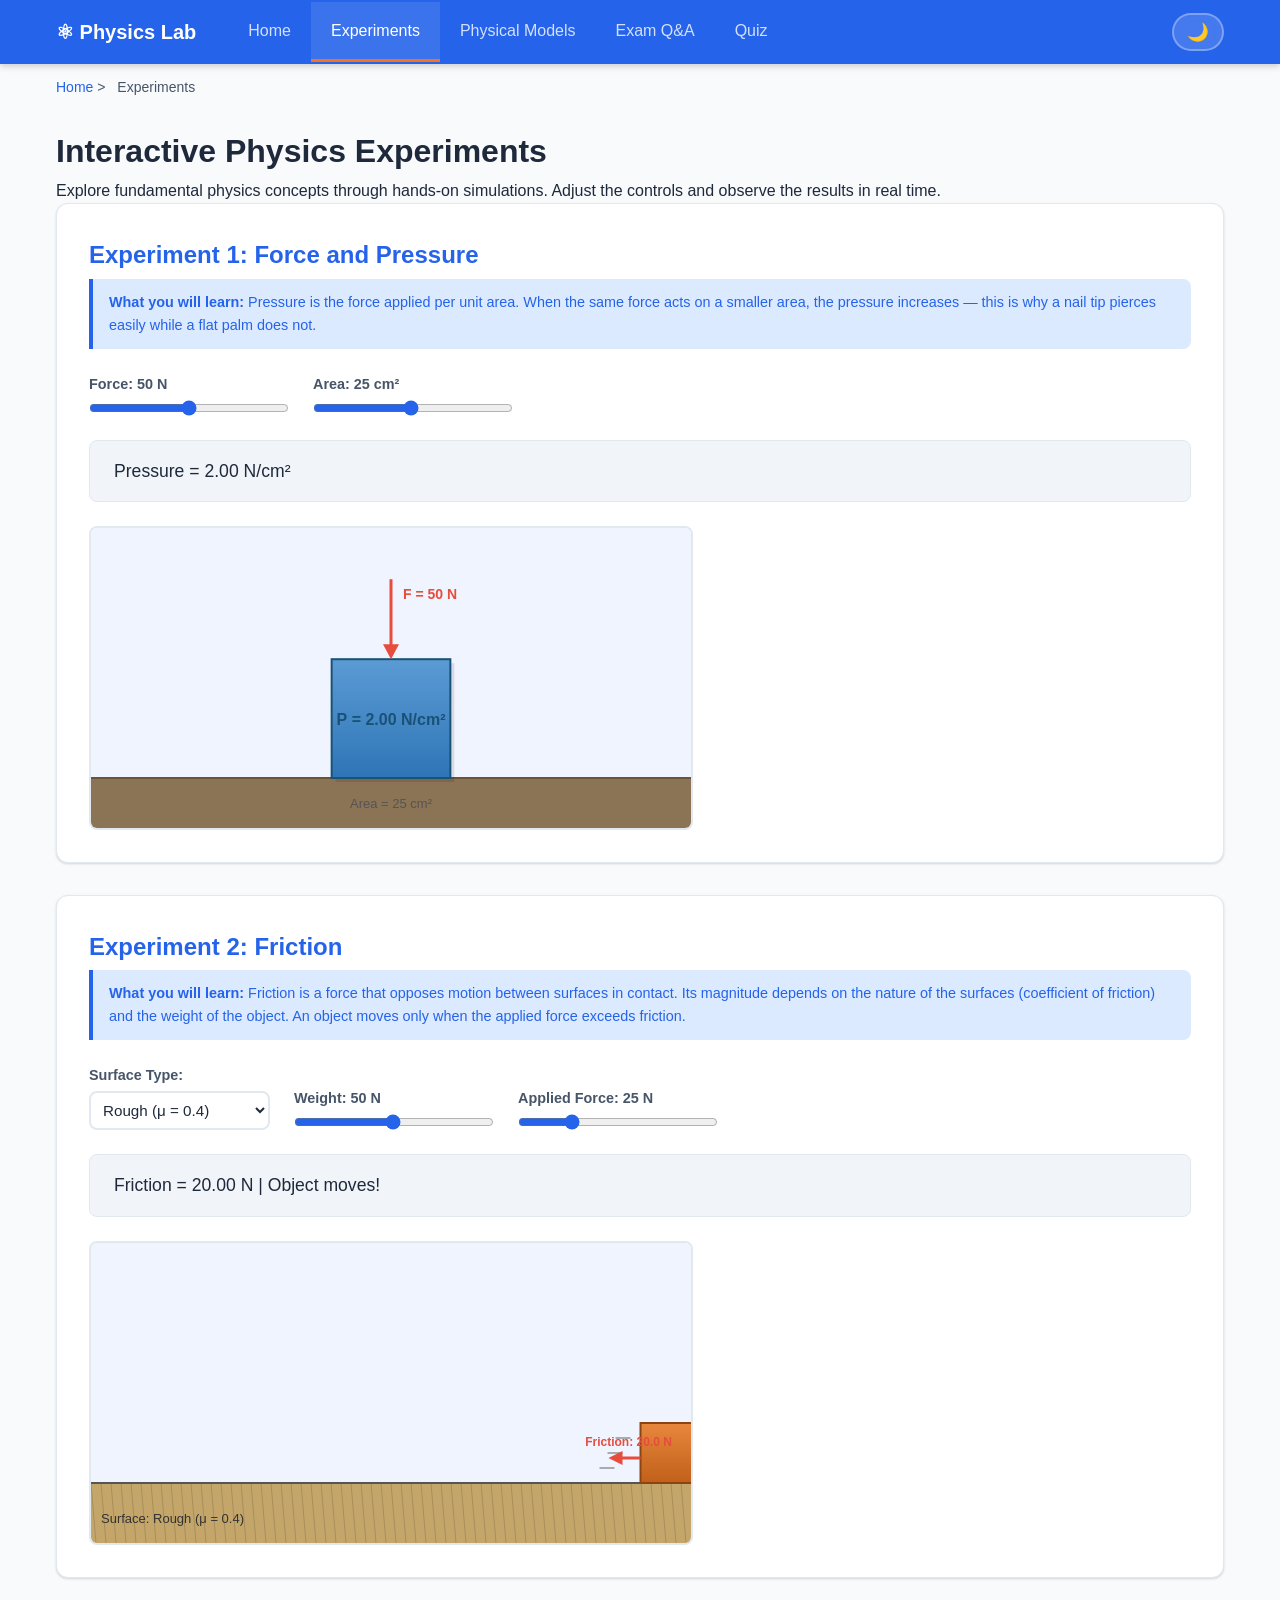
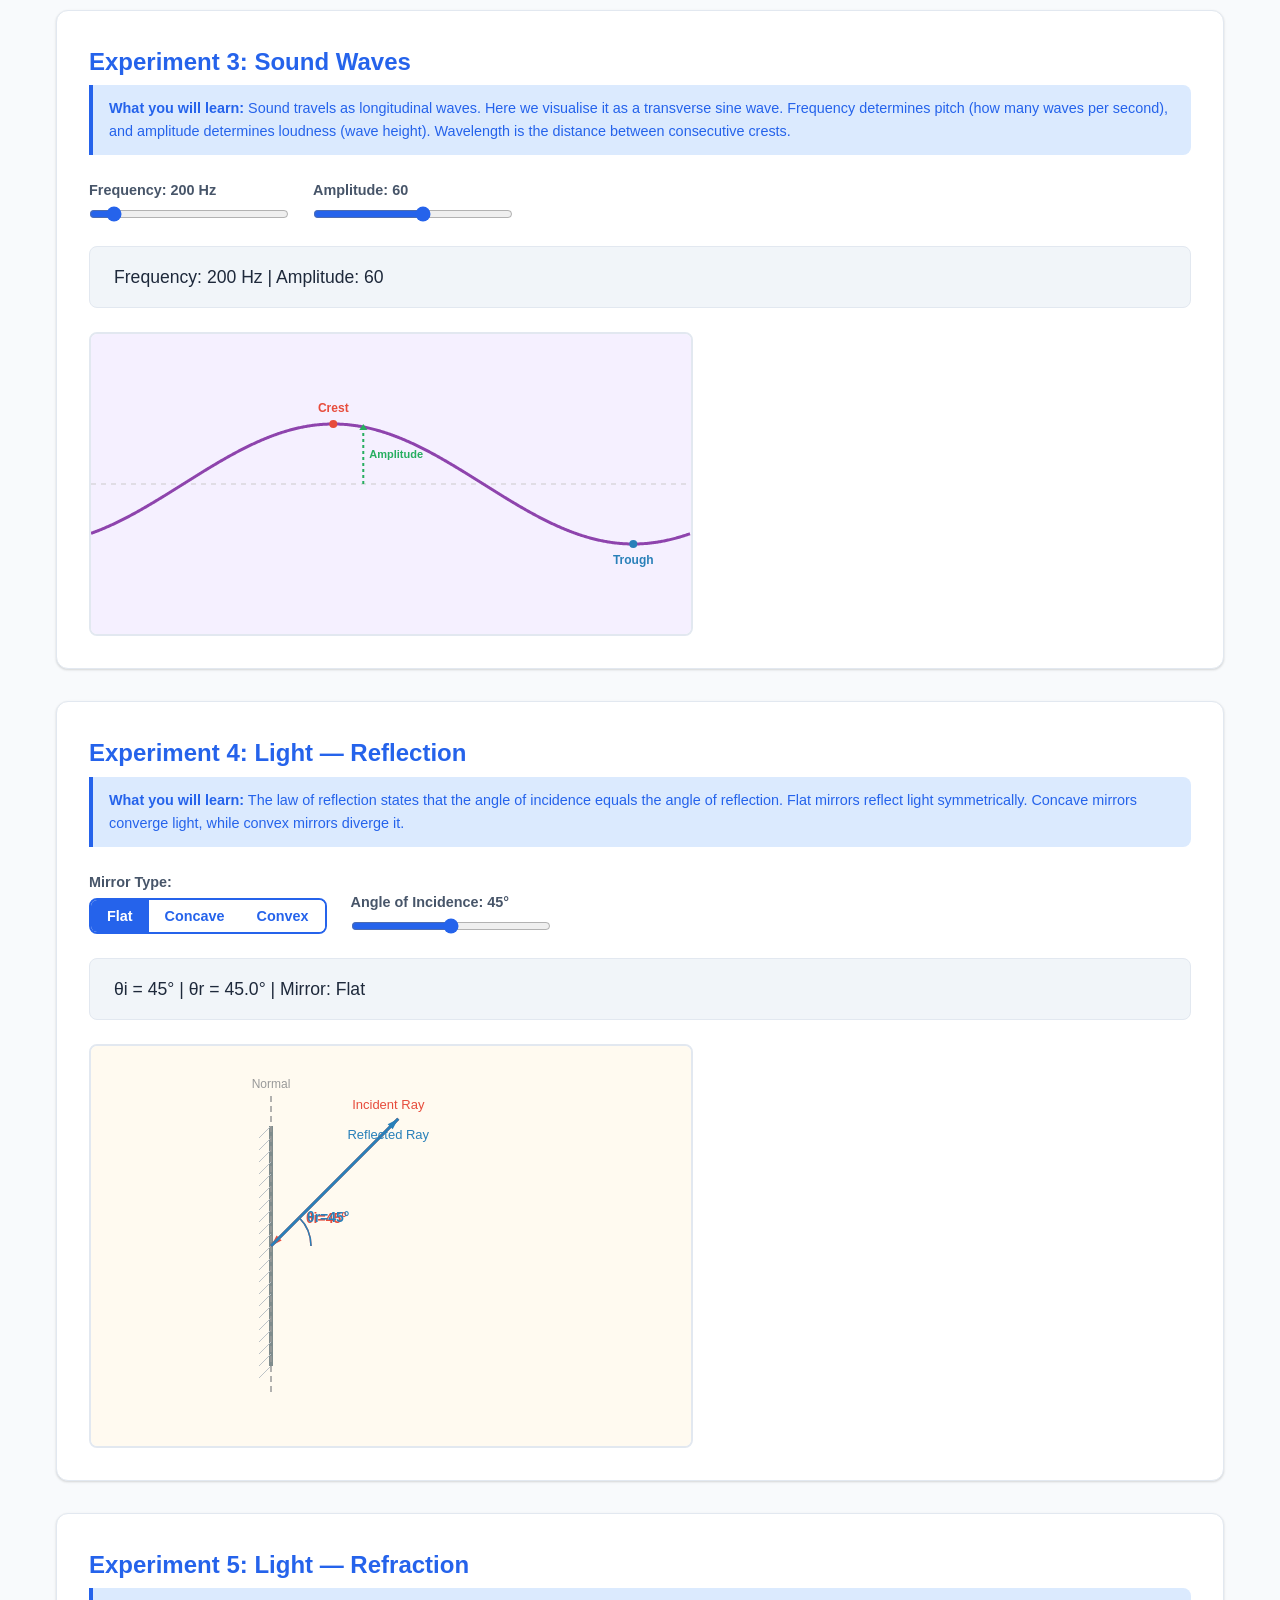
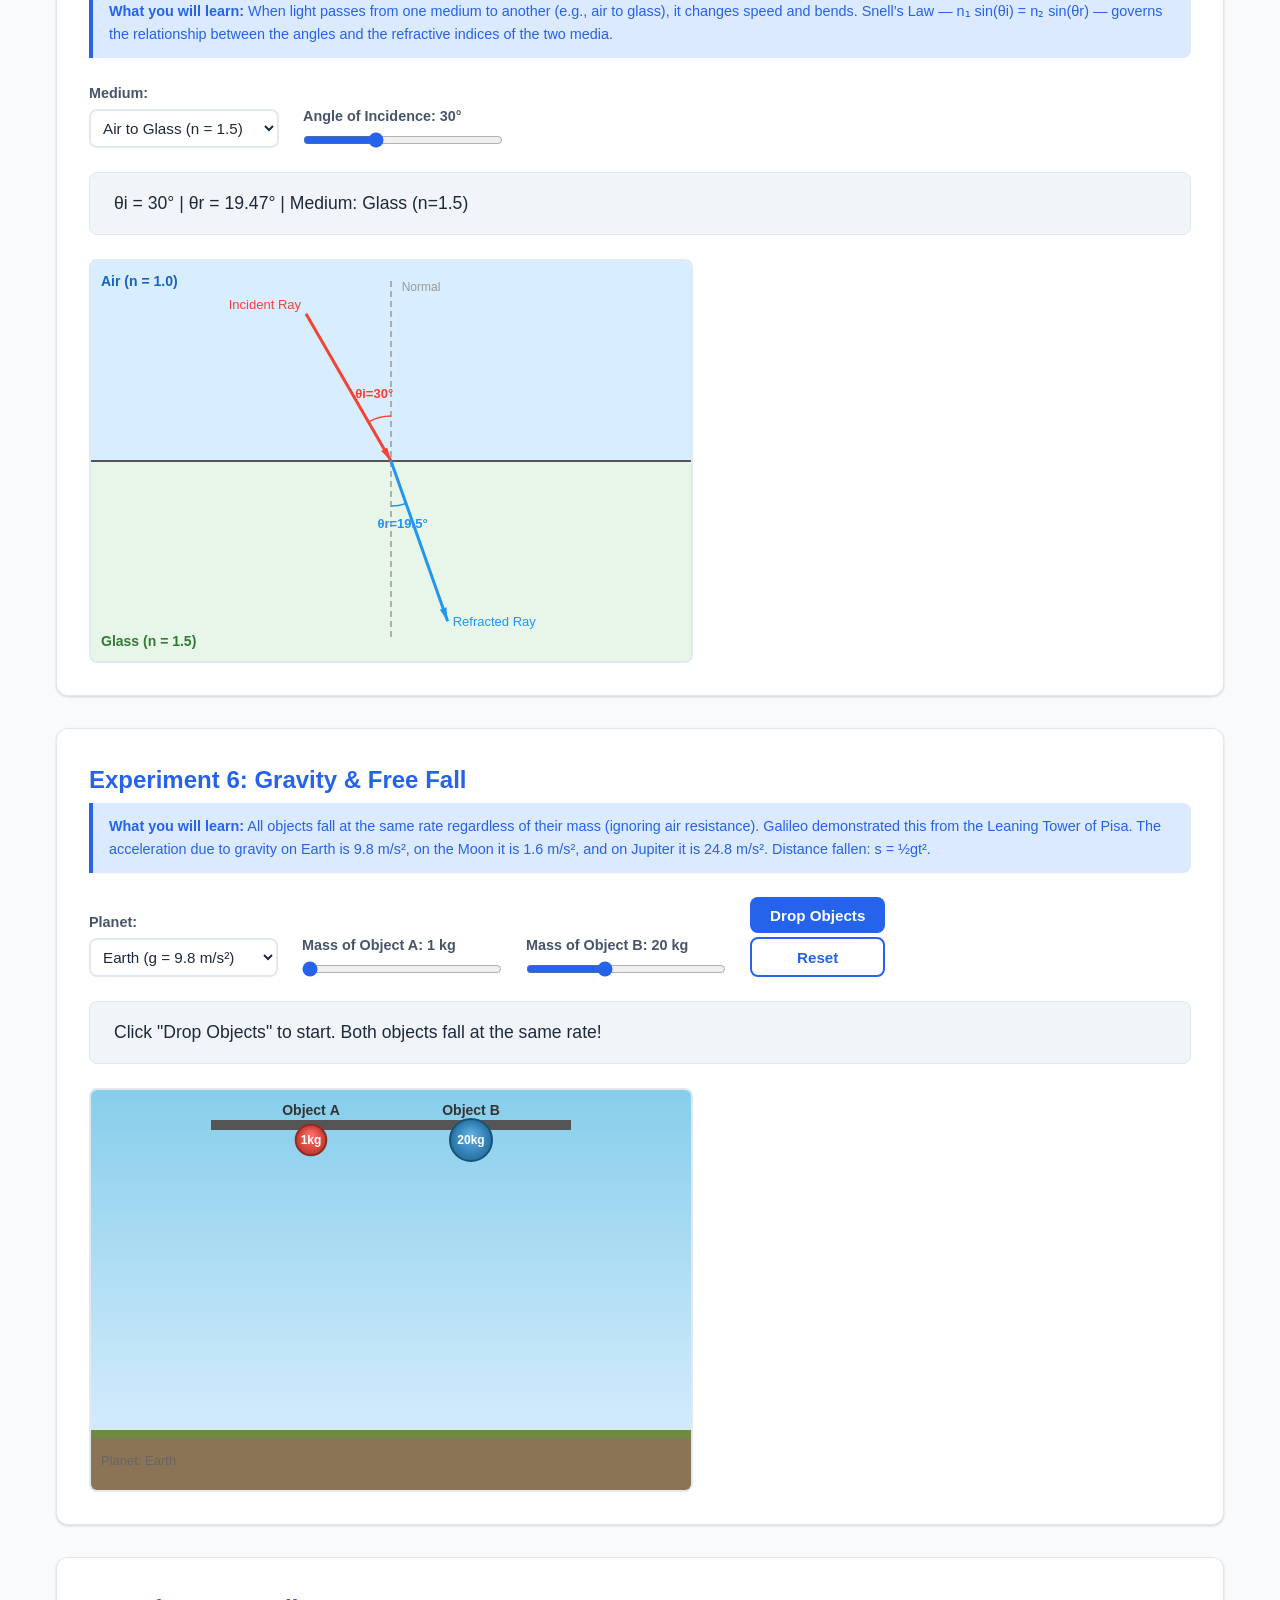
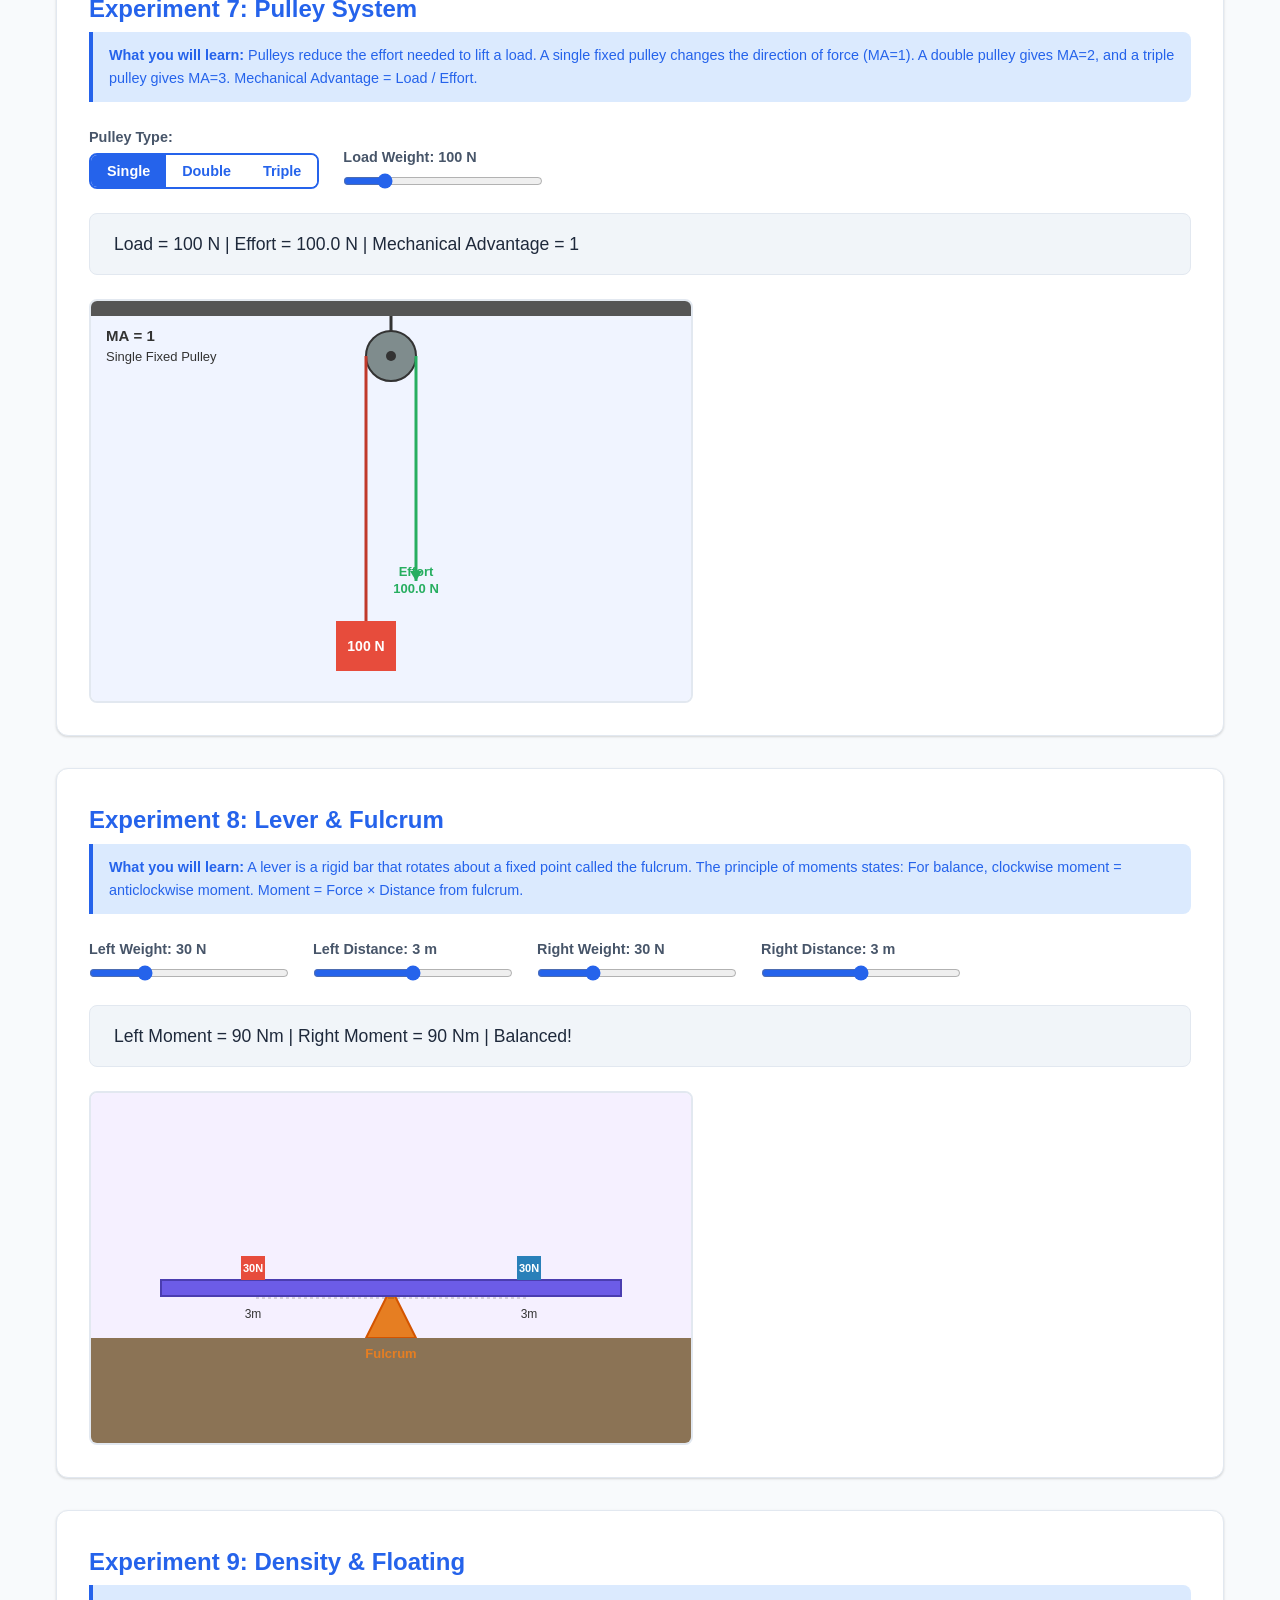
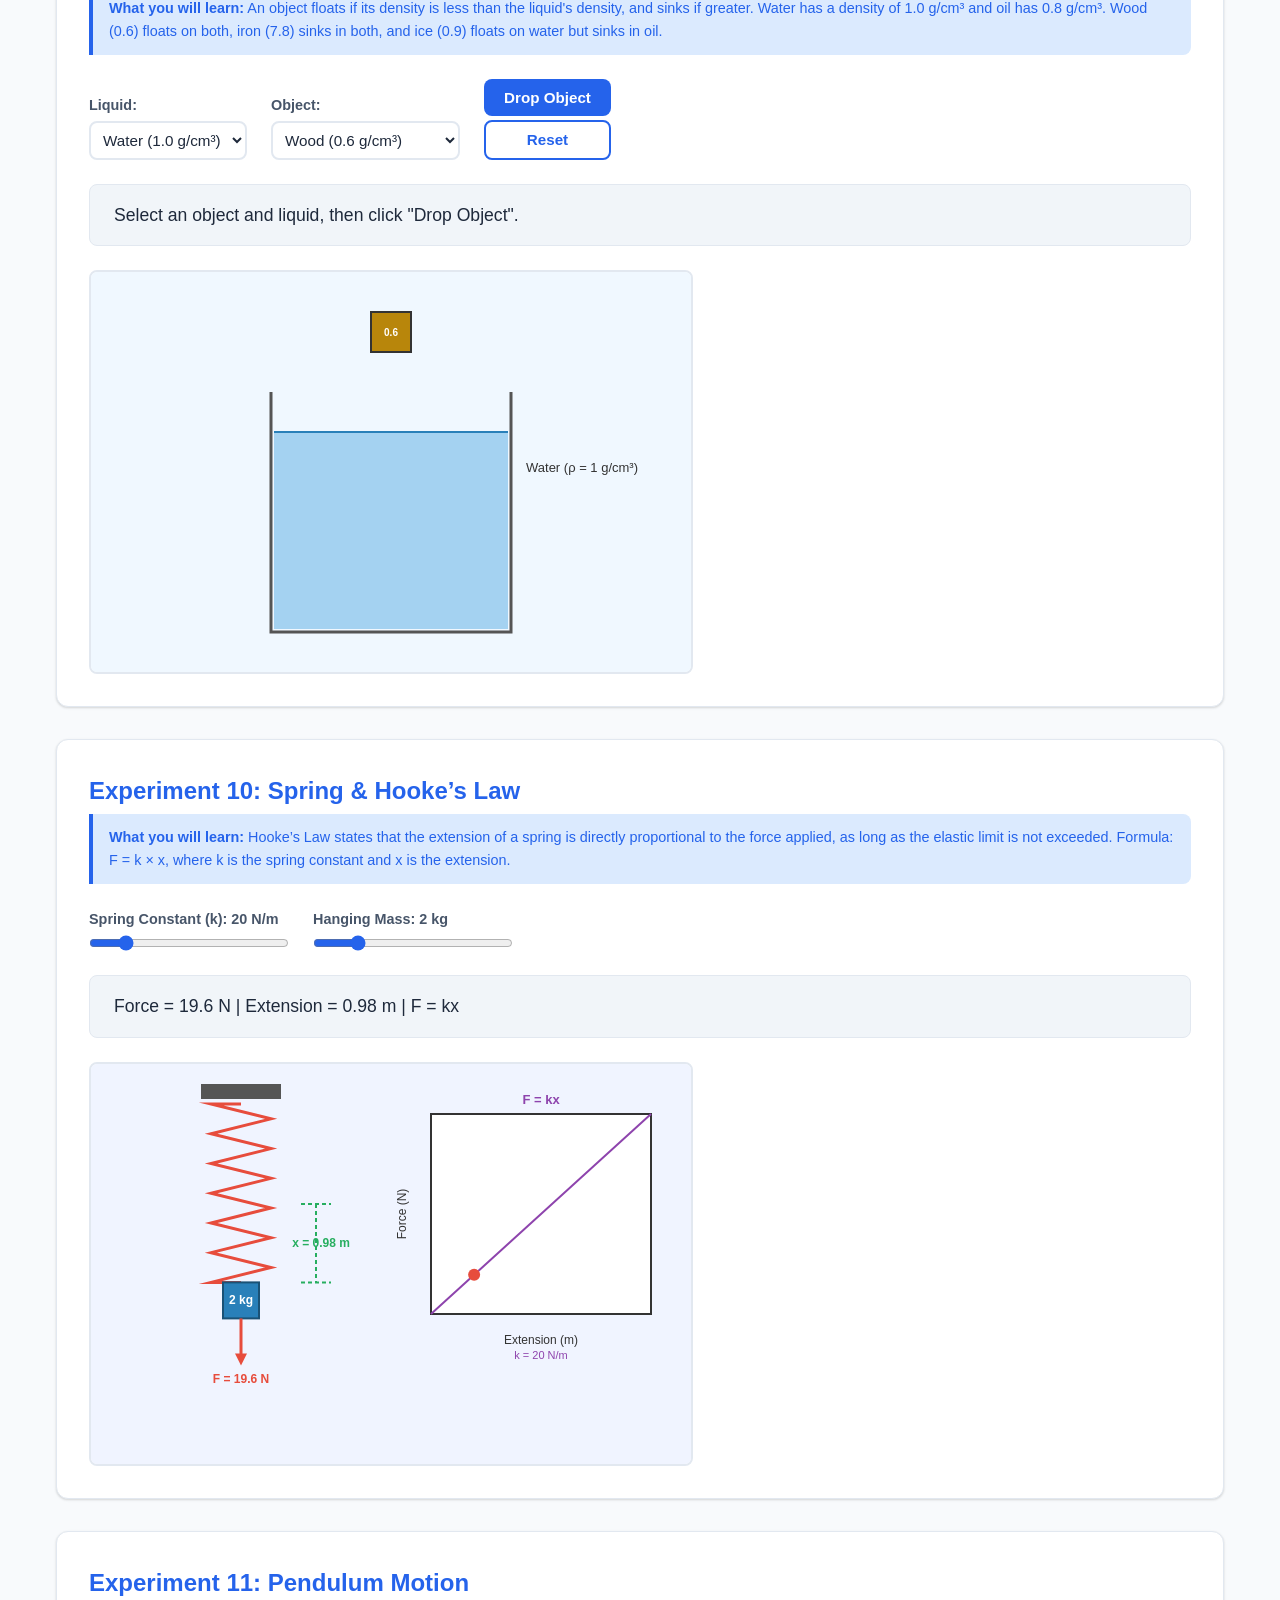
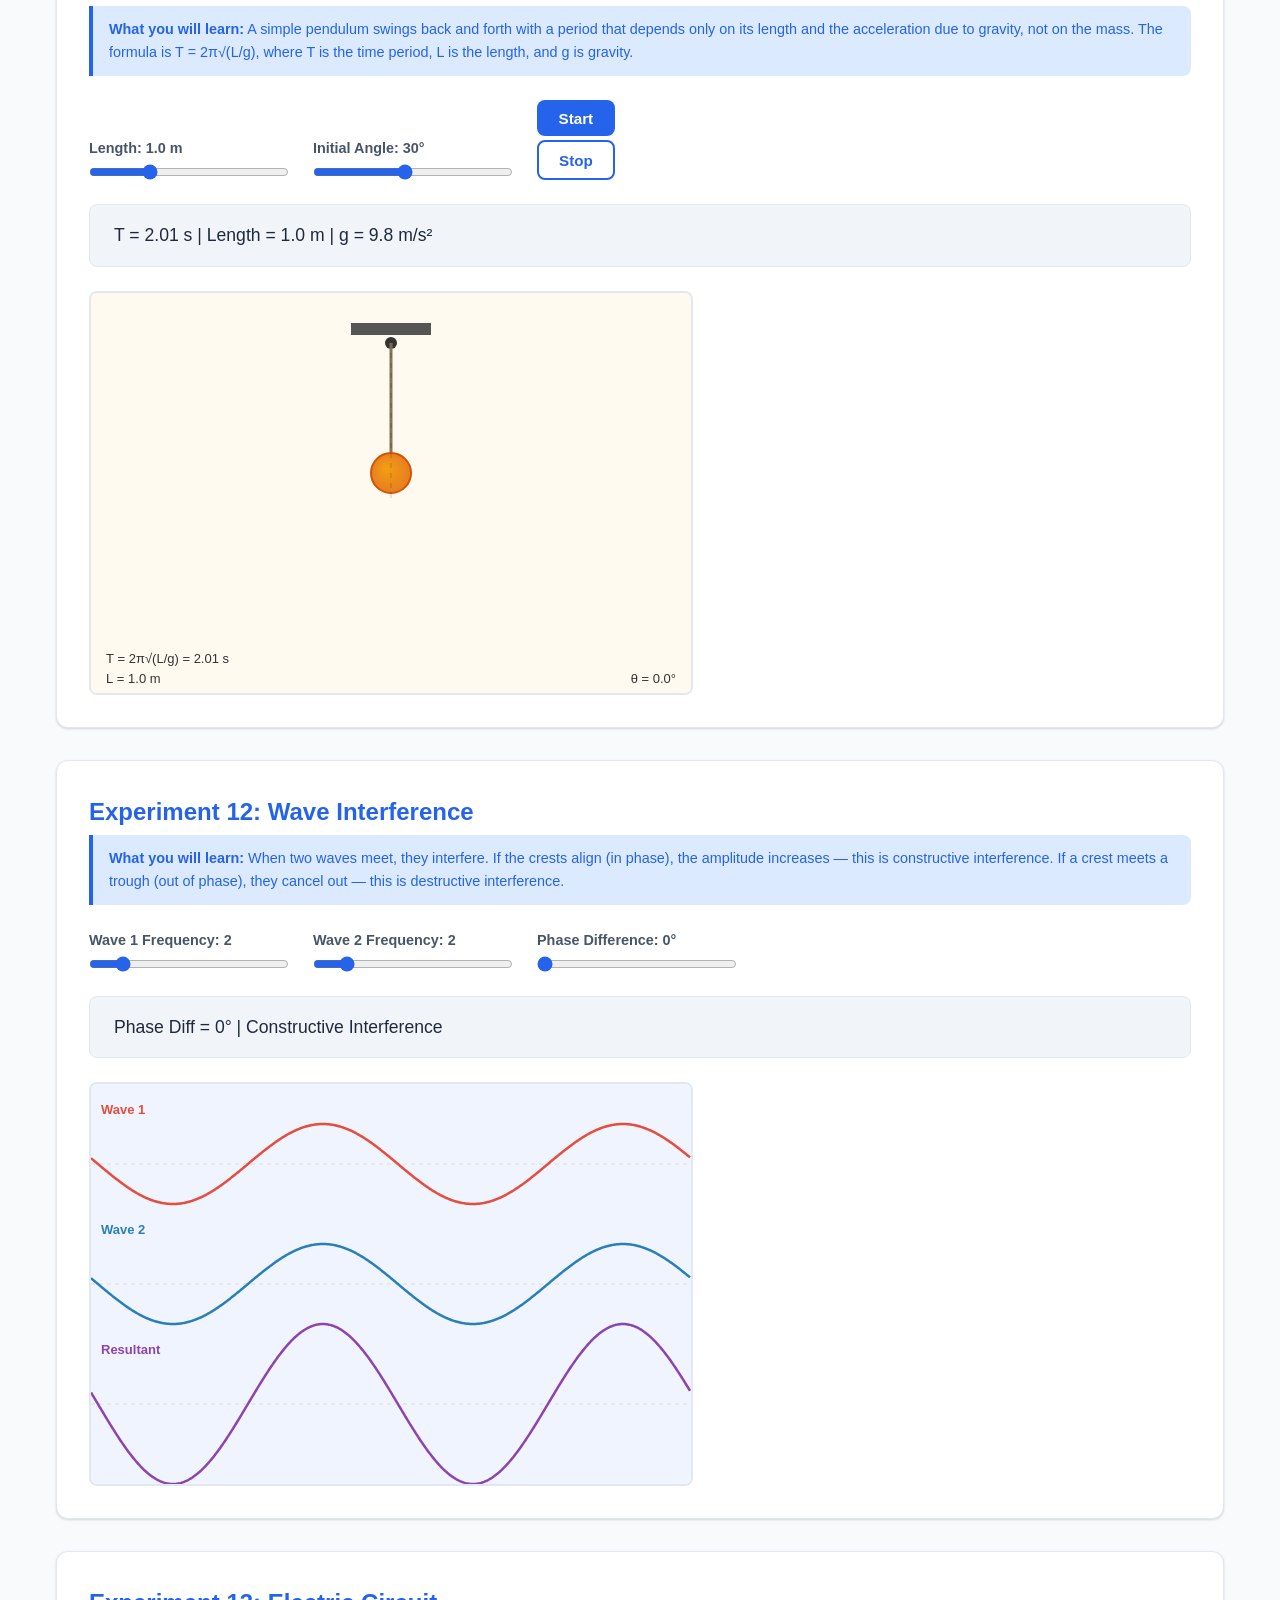
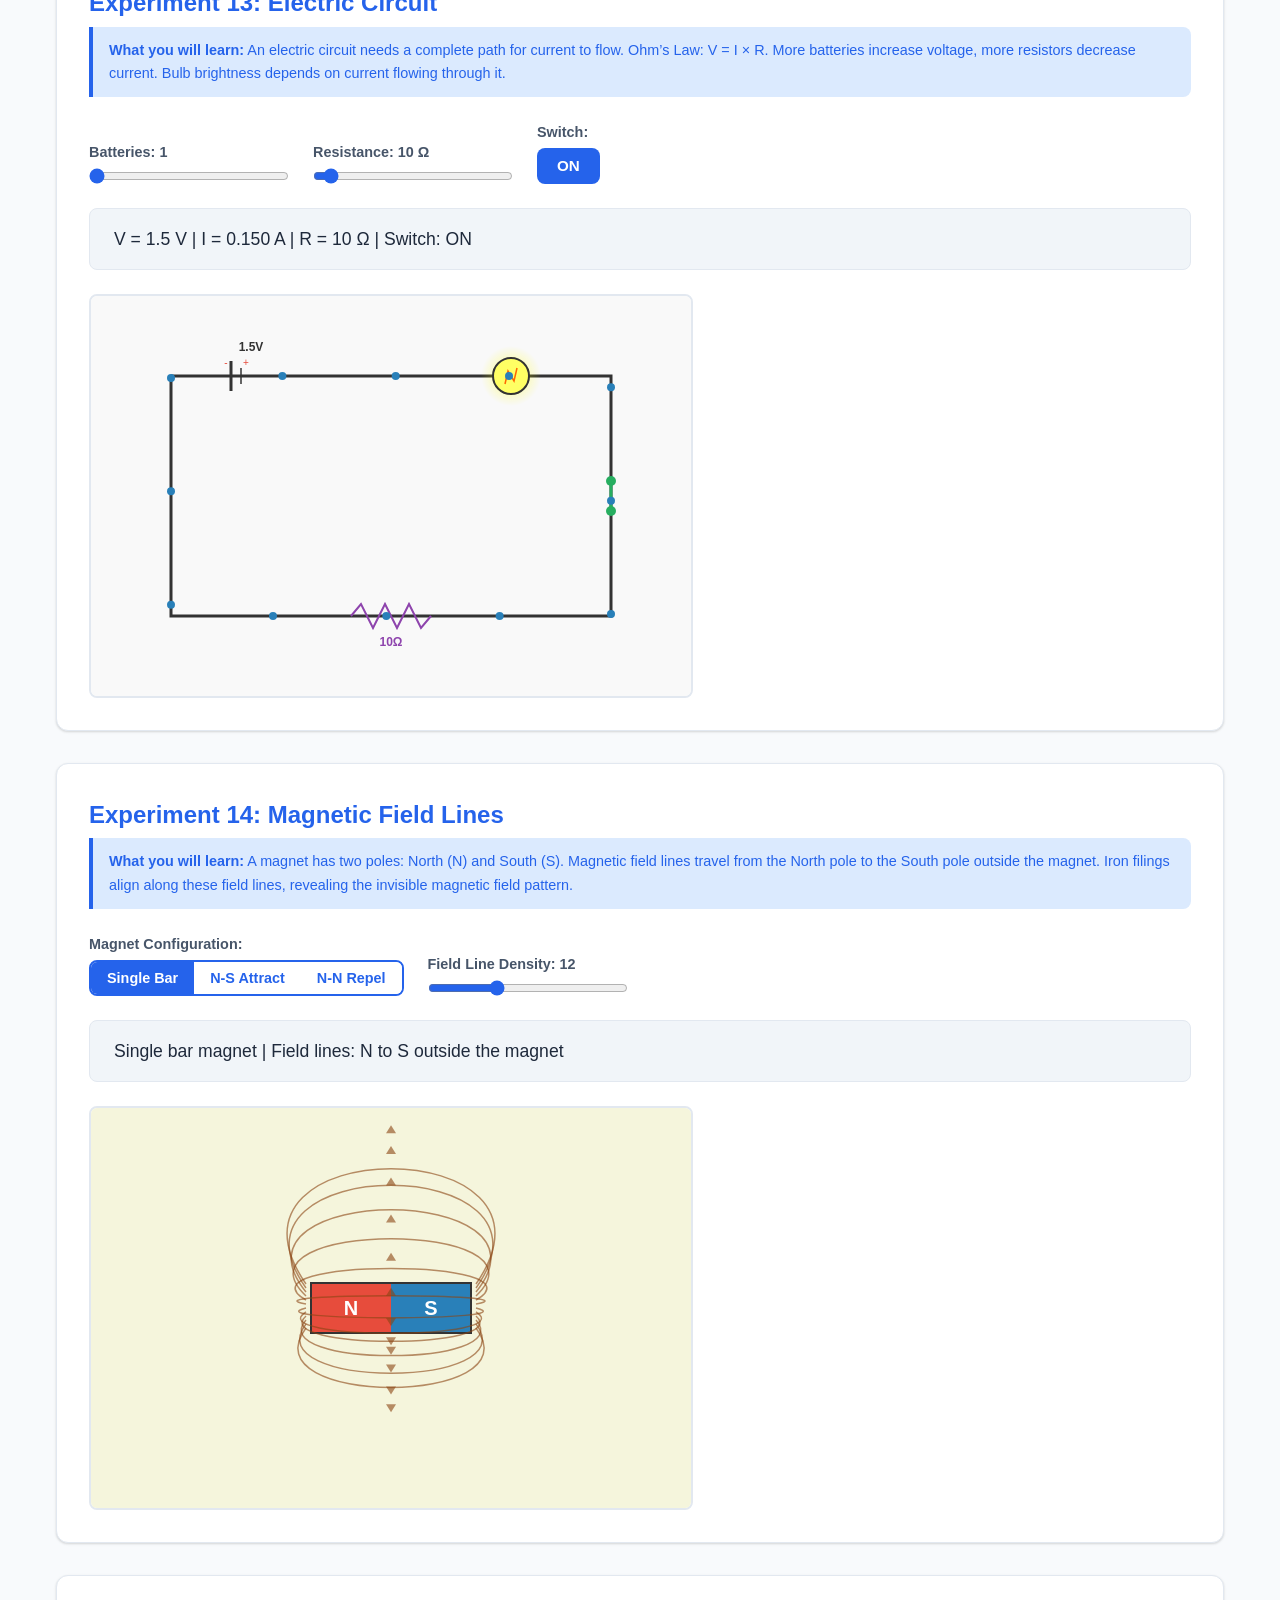
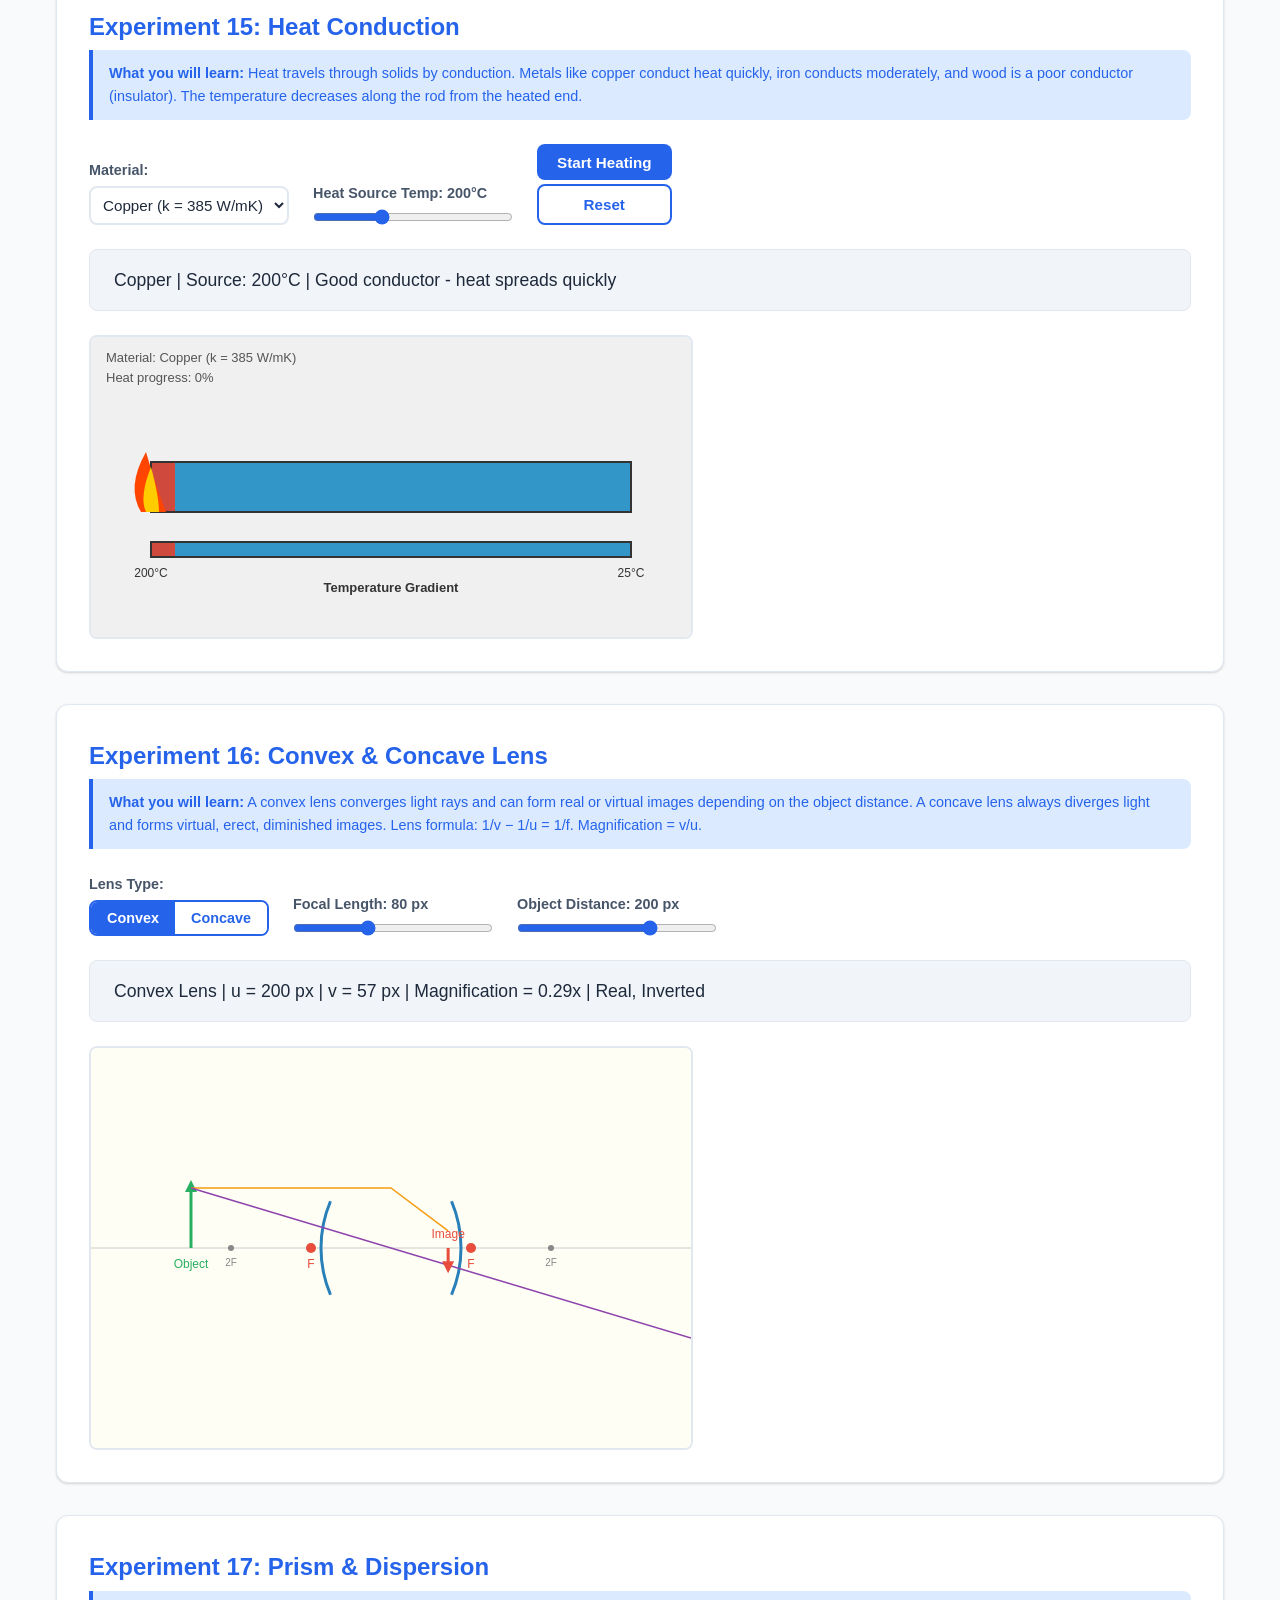
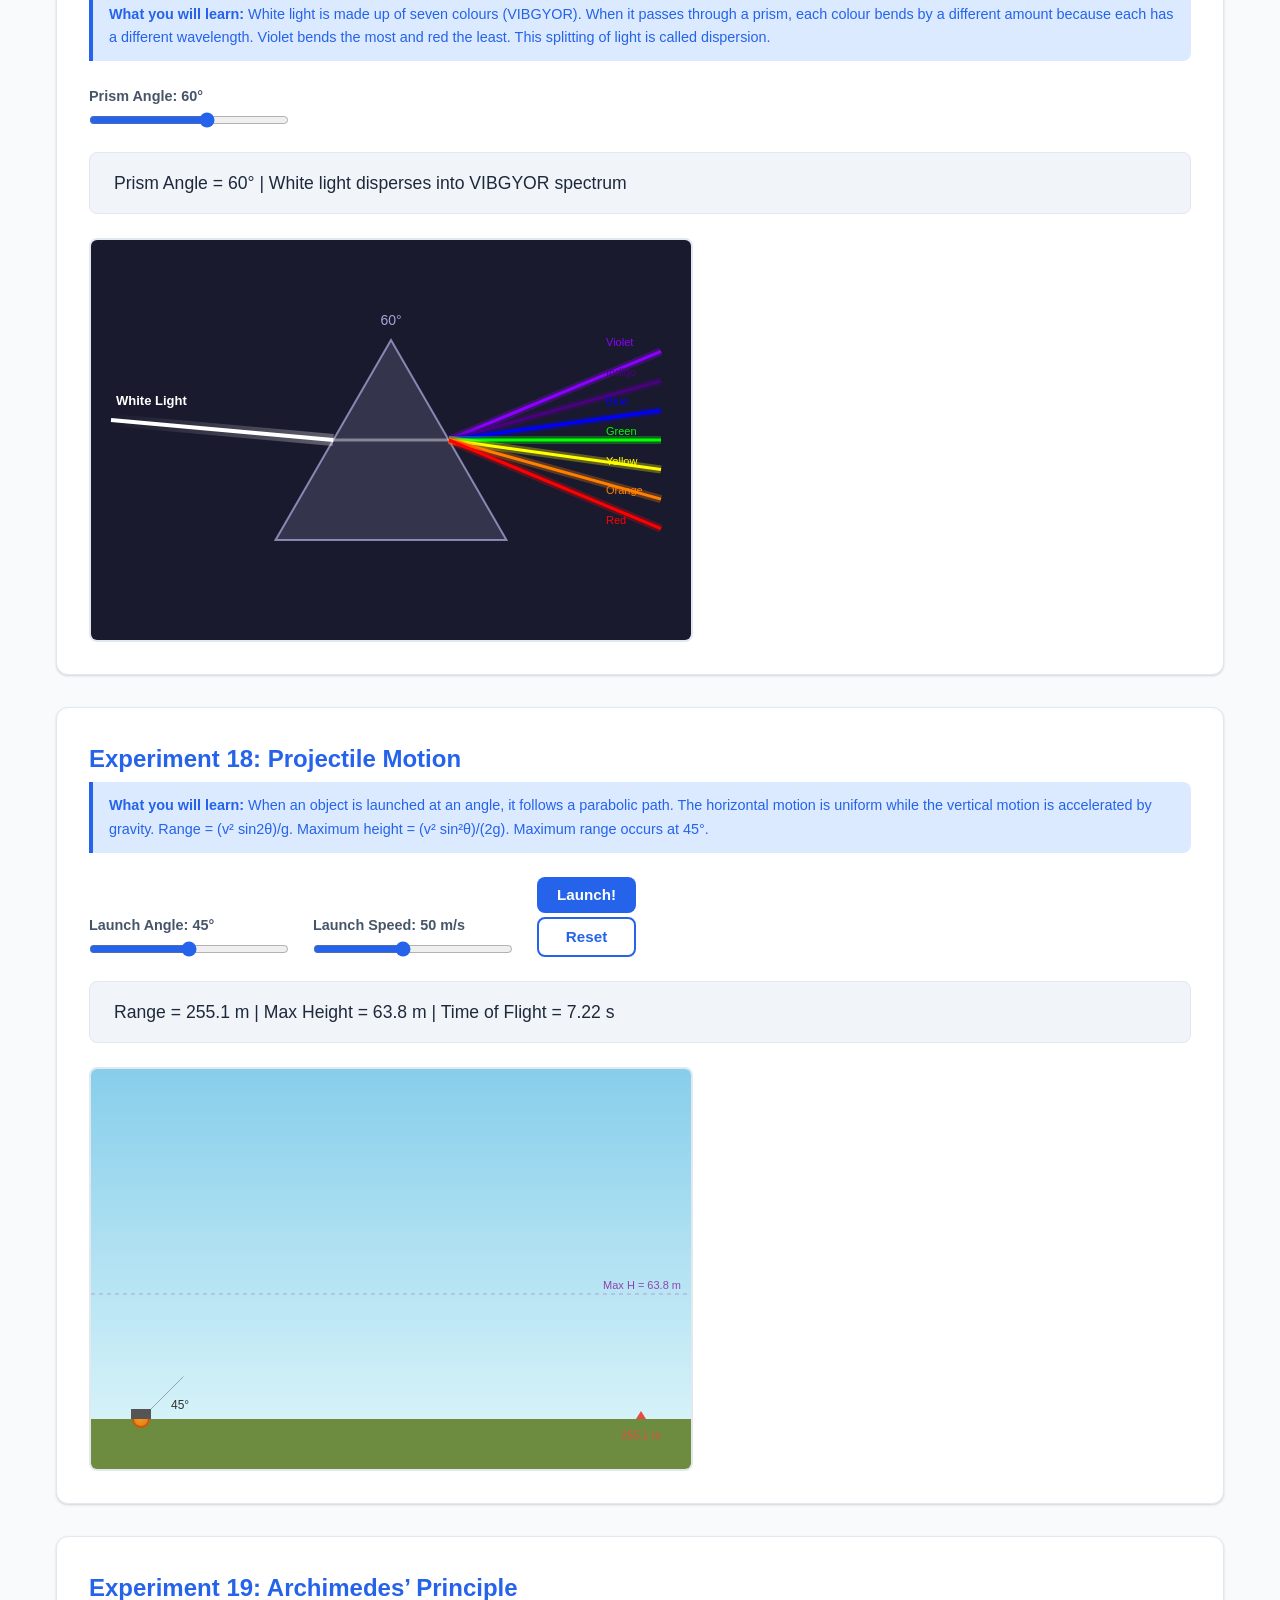
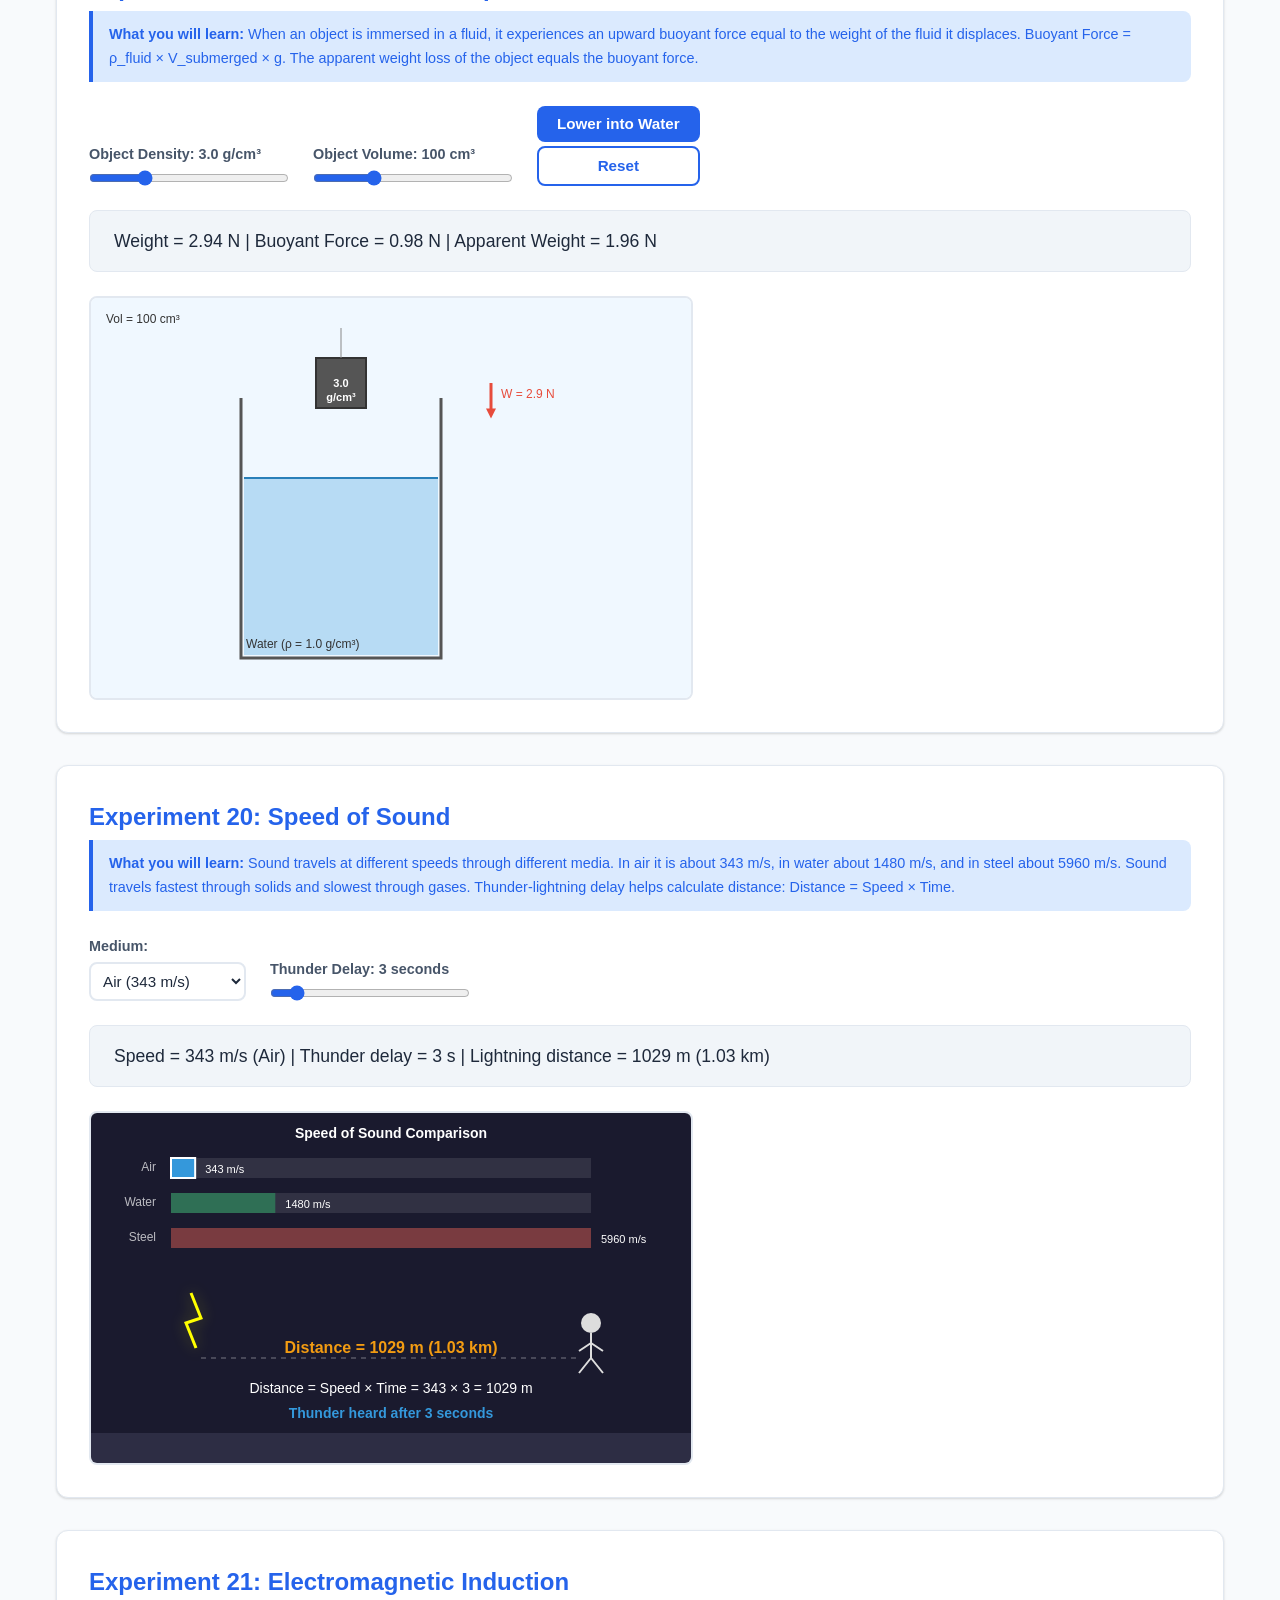
==== commit c44f821e: "v2.0.0: Add dark/light theme, 20 experiments, enhanced dashboard with skill test Major update with t" ====
--- a/pages/experiments.html
+++ b/pages/experiments.html
@@ -19,6 +19,7 @@
             <li><a href="questions.html">Exam Q&amp;A</a></li>
             <li><a href="quiz.html">Quiz</a></li>
         </ul>
+        <button id="themeToggle" class="theme-toggle" onclick="toggleTheme()" title="Toggle theme">&#127769;</button>
       </div>
     </nav>
 
@@ -145,6 +146,490 @@
             <div class="result-display" id="refractionResult">&theta;i = 30&deg; | &theta;r = 19.47&deg; | Medium: Glass (n=1.5)</div>
             <canvas id="refractionCanvas" class="sim-canvas" width="600" height="400"></canvas>
         </div>
+
+        <!-- ===== Experiment 6: Gravity & Free Fall ===== -->
+        <div class="experiment" id="exp-gravity">
+            <h2>Experiment 6: Gravity &amp; Free Fall</h2>
+            <div class="learn-note">
+                <strong>What you will learn:</strong> All objects fall at the same rate regardless of their mass (ignoring air resistance). Galileo demonstrated this from the Leaning Tower of Pisa. The acceleration due to gravity on Earth is 9.8 m/s&sup2;, on the Moon it is 1.6 m/s&sup2;, and on Jupiter it is 24.8 m/s&sup2;. Distance fallen: s = &frac12;gt&sup2;.
+            </div>
+            <div class="controls">
+                <div class="control-group">
+                    <label for="gravityPlanet">Planet:</label>
+                    <select id="gravityPlanet" onchange="updateGravityLabel()">
+                        <option value="9.8">Earth (g = 9.8 m/s&sup2;)</option>
+                        <option value="1.6">Moon (g = 1.6 m/s&sup2;)</option>
+                        <option value="24.8">Jupiter (g = 24.8 m/s&sup2;)</option>
+                    </select>
+                </div>
+                <div class="control-group">
+                    <label>Mass of Object A: <span id="massAVal">1</span> kg</label>
+                    <input type="range" id="massA" min="1" max="50" value="1" oninput="updateGravityLabel()">
+                </div>
+                <div class="control-group">
+                    <label>Mass of Object B: <span id="massBVal">20</span> kg</label>
+                    <input type="range" id="massB" min="1" max="50" value="20" oninput="updateGravityLabel()">
+                </div>
+                <div class="control-group">
+                    <button class="btn btn-primary" onclick="startGravityDrop()">Drop Objects</button>
+                    <button class="btn btn-outline" onclick="resetGravityDrop()">Reset</button>
+                </div>
+            </div>
+            <div class="result-display" id="gravityResult">Click "Drop Objects" to start. Both objects fall at the same rate!</div>
+            <canvas id="gravityCanvas" class="sim-canvas" width="600" height="400"></canvas>
+        </div>
+
+        <!-- ===== Experiment 7: Pulley System ===== -->
+        <div class="experiment" id="exp-pulley">
+            <h2>Experiment 7: Pulley System</h2>
+            <div class="learn-note">
+                <strong>What you will learn:</strong> Pulleys reduce the effort needed to lift a load. A single fixed pulley changes the direction of force (MA=1). A double pulley gives MA=2, and a triple pulley gives MA=3. Mechanical Advantage = Load / Effort.
+            </div>
+            <div class="controls">
+                <div class="control-group">
+                    <label>Pulley Type:</label>
+                    <div class="toggle-group">
+                        <button class="toggle-btn active" onclick="setPulley(1, this)">Single</button>
+                        <button class="toggle-btn" onclick="setPulley(2, this)">Double</button>
+                        <button class="toggle-btn" onclick="setPulley(3, this)">Triple</button>
+                    </div>
+                </div>
+                <div class="control-group">
+                    <label for="pulleyLoad">Load Weight: <span id="pulleyLoadVal">100</span> N</label>
+                    <input type="range" id="pulleyLoad" min="10" max="500" value="100" oninput="updatePulley()">
+                </div>
+            </div>
+            <div class="result-display" id="pulleyResult">Load = 100 N | Effort = 100 N | Mechanical Advantage = 1</div>
+            <canvas id="pulleyCanvas" class="sim-canvas" width="600" height="400"></canvas>
+        </div>
+
+        <!-- ===== Experiment 8: Lever & Fulcrum ===== -->
+        <div class="experiment" id="exp-lever">
+            <h2>Experiment 8: Lever &amp; Fulcrum</h2>
+            <div class="learn-note">
+                <strong>What you will learn:</strong> A lever is a rigid bar that rotates about a fixed point called the fulcrum. The principle of moments states: For balance, clockwise moment = anticlockwise moment. Moment = Force &times; Distance from fulcrum.
+            </div>
+            <div class="controls">
+                <div class="control-group">
+                    <label>Left Weight: <span id="leverLeftWVal">30</span> N</label>
+                    <input type="range" id="leverLeftW" min="5" max="100" value="30" oninput="updateLever()">
+                </div>
+                <div class="control-group">
+                    <label>Left Distance: <span id="leverLeftDVal">3</span> m</label>
+                    <input type="range" id="leverLeftD" min="1" max="5" value="3" oninput="updateLever()">
+                </div>
+                <div class="control-group">
+                    <label>Right Weight: <span id="leverRightWVal">30</span> N</label>
+                    <input type="range" id="leverRightW" min="5" max="100" value="30" oninput="updateLever()">
+                </div>
+                <div class="control-group">
+                    <label>Right Distance: <span id="leverRightDVal">3</span> m</label>
+                    <input type="range" id="leverRightD" min="1" max="5" value="3" oninput="updateLever()">
+                </div>
+            </div>
+            <div class="result-display" id="leverResult">Left Moment = 90 Nm | Right Moment = 90 Nm | Balanced!</div>
+            <canvas id="leverCanvas" class="sim-canvas" width="600" height="350"></canvas>
+        </div>
+
+        <!-- ===== Experiment 9: Density & Floating ===== -->
+        <div class="experiment" id="exp-density">
+            <h2>Experiment 9: Density &amp; Floating</h2>
+            <div class="learn-note">
+                <strong>What you will learn:</strong> An object floats if its density is less than the liquid's density, and sinks if greater. Water has a density of 1.0 g/cm&sup3; and oil has 0.8 g/cm&sup3;. Wood (0.6) floats on both, iron (7.8) sinks in both, and ice (0.9) floats on water but sinks in oil.
+            </div>
+            <div class="controls">
+                <div class="control-group">
+                    <label for="densityLiquid">Liquid:</label>
+                    <select id="densityLiquid" onchange="updateDensity()">
+                        <option value="1.0">Water (1.0 g/cm&sup3;)</option>
+                        <option value="0.8">Oil (0.8 g/cm&sup3;)</option>
+                    </select>
+                </div>
+                <div class="control-group">
+                    <label for="densityObject">Object:</label>
+                    <select id="densityObject" onchange="updateDensity()">
+                        <option value="0.6">Wood (0.6 g/cm&sup3;)</option>
+                        <option value="0.9">Ice (0.9 g/cm&sup3;)</option>
+                        <option value="2.7">Aluminium (2.7 g/cm&sup3;)</option>
+                        <option value="7.8">Iron (7.8 g/cm&sup3;)</option>
+                        <option value="0.5">Cork (0.5 g/cm&sup3;)</option>
+                    </select>
+                </div>
+                <div class="control-group">
+                    <button class="btn btn-primary" onclick="dropDensityObject()">Drop Object</button>
+                    <button class="btn btn-outline" onclick="resetDensity()">Reset</button>
+                </div>
+            </div>
+            <div class="result-display" id="densityResult">Select an object and liquid, then click "Drop Object".</div>
+            <canvas id="densityCanvas" class="sim-canvas" width="600" height="400"></canvas>
+        </div>
+
+        <!-- ===== Experiment 10: Spring & Hooke's Law ===== -->
+        <div class="experiment" id="exp-spring">
+            <h2>Experiment 10: Spring &amp; Hooke&rsquo;s Law</h2>
+            <div class="learn-note">
+                <strong>What you will learn:</strong> Hooke&rsquo;s Law states that the extension of a spring is directly proportional to the force applied, as long as the elastic limit is not exceeded. Formula: F = k &times; x, where k is the spring constant and x is the extension.
+            </div>
+            <div class="controls">
+                <div class="control-group">
+                    <label>Spring Constant (k): <span id="springKVal">20</span> N/m</label>
+                    <input type="range" id="springK" min="5" max="100" value="20" oninput="updateSpring()">
+                </div>
+                <div class="control-group">
+                    <label>Hanging Mass: <span id="springMassVal">2</span> kg</label>
+                    <input type="range" id="springMass" min="0" max="10" value="2" step="0.5" oninput="updateSpring()">
+                </div>
+            </div>
+            <div class="result-display" id="springResult">Force = 19.6 N | Extension = 0.98 m | F = kx</div>
+            <canvas id="springCanvas" class="sim-canvas" width="600" height="400"></canvas>
+        </div>
+
+        <!-- ===== Experiment 11: Pendulum Motion ===== -->
+        <div class="experiment" id="exp-pendulum">
+            <h2>Experiment 11: Pendulum Motion</h2>
+            <div class="learn-note">
+                <strong>What you will learn:</strong> A simple pendulum swings back and forth with a period that depends only on its length and the acceleration due to gravity, not on the mass. The formula is T = 2&pi;&radic;(L/g), where T is the time period, L is the length, and g is gravity.
+            </div>
+            <div class="controls">
+                <div class="control-group">
+                    <label>Length: <span id="pendulumLVal">1.0</span> m</label>
+                    <input type="range" id="pendulumL" min="0.2" max="3.0" value="1.0" step="0.1" oninput="updatePendulumLabel()">
+                </div>
+                <div class="control-group">
+                    <label>Initial Angle: <span id="pendulumAVal">30</span>&deg;</label>
+                    <input type="range" id="pendulumA" min="5" max="60" value="30" oninput="updatePendulumLabel()">
+                </div>
+                <div class="control-group">
+                    <button class="btn btn-primary" onclick="startPendulum()">Start</button>
+                    <button class="btn btn-outline" onclick="stopPendulum()">Stop</button>
+                </div>
+            </div>
+            <div class="result-display" id="pendulumResult">T = 2.01 s | Length = 1.0 m | g = 9.8 m/s&sup2;</div>
+            <canvas id="pendulumCanvas" class="sim-canvas" width="600" height="400"></canvas>
+        </div>
+
+        <!-- ===== Experiment 12: Wave Interference ===== -->
+        <div class="experiment" id="exp-interference">
+            <h2>Experiment 12: Wave Interference</h2>
+            <div class="learn-note">
+                <strong>What you will learn:</strong> When two waves meet, they interfere. If the crests align (in phase), the amplitude increases &mdash; this is constructive interference. If a crest meets a trough (out of phase), they cancel out &mdash; this is destructive interference.
+            </div>
+            <div class="controls">
+                <div class="control-group">
+                    <label>Wave 1 Frequency: <span id="intFreq1Val">2</span></label>
+                    <input type="range" id="intFreq1" min="1" max="8" value="2" oninput="updateInterferenceLabels()">
+                </div>
+                <div class="control-group">
+                    <label>Wave 2 Frequency: <span id="intFreq2Val">2</span></label>
+                    <input type="range" id="intFreq2" min="1" max="8" value="2" oninput="updateInterferenceLabels()">
+                </div>
+                <div class="control-group">
+                    <label>Phase Difference: <span id="intPhaseVal">0</span>&deg;</label>
+                    <input type="range" id="intPhase" min="0" max="360" value="0" oninput="updateInterferenceLabels()">
+                </div>
+            </div>
+            <div class="result-display" id="interferenceResult">Phase Diff = 0&deg; | Constructive Interference</div>
+            <canvas id="interferenceCanvas" class="sim-canvas" width="600" height="400"></canvas>
+        </div>
+
+        <!-- ===== Experiment 13: Electric Circuit ===== -->
+        <div class="experiment" id="exp-circuit">
+            <h2>Experiment 13: Electric Circuit</h2>
+            <div class="learn-note">
+                <strong>What you will learn:</strong> An electric circuit needs a complete path for current to flow. Ohm&rsquo;s Law: V = I &times; R. More batteries increase voltage, more resistors decrease current. Bulb brightness depends on current flowing through it.
+            </div>
+            <div class="controls">
+                <div class="control-group">
+                    <label>Batteries: <span id="circuitBattVal">1</span></label>
+                    <input type="range" id="circuitBatt" min="1" max="4" value="1" oninput="updateCircuit()">
+                </div>
+                <div class="control-group">
+                    <label>Resistance: <span id="circuitResVal">10</span> &Omega;</label>
+                    <input type="range" id="circuitRes" min="5" max="100" value="10" oninput="updateCircuit()">
+                </div>
+                <div class="control-group">
+                    <label>Switch:</label>
+                    <button class="btn btn-primary" id="circuitSwitch" onclick="toggleCircuitSwitch()">ON</button>
+                </div>
+            </div>
+            <div class="result-display" id="circuitResult">V = 1.5 V | I = 0.15 A | R = 10 &Omega; | Switch: ON</div>
+            <canvas id="circuitCanvas" class="sim-canvas" width="600" height="400"></canvas>
+        </div>
+
+        <!-- ===== Experiment 14: Magnetic Field Lines ===== -->
+        <div class="experiment" id="exp-magnet">
+            <h2>Experiment 14: Magnetic Field Lines</h2>
+            <div class="learn-note">
+                <strong>What you will learn:</strong> A magnet has two poles: North (N) and South (S). Magnetic field lines travel from the North pole to the South pole outside the magnet. Iron filings align along these field lines, revealing the invisible magnetic field pattern.
+            </div>
+            <div class="controls">
+                <div class="control-group">
+                    <label>Magnet Configuration:</label>
+                    <div class="toggle-group">
+                        <button class="toggle-btn active" onclick="setMagnetType('single', this)">Single Bar</button>
+                        <button class="toggle-btn" onclick="setMagnetType('attract', this)">N-S Attract</button>
+                        <button class="toggle-btn" onclick="setMagnetType('repel', this)">N-N Repel</button>
+                    </div>
+                </div>
+                <div class="control-group">
+                    <label>Field Line Density: <span id="magnetDensityVal">12</span></label>
+                    <input type="range" id="magnetDensity" min="6" max="24" value="12" oninput="updateMagnet()">
+                </div>
+            </div>
+            <div class="result-display" id="magnetResult">Single bar magnet | Field lines: N to S outside the magnet</div>
+            <canvas id="magnetCanvas" class="sim-canvas" width="600" height="400"></canvas>
+        </div>
+
+        <!-- ===== Experiment 15: Heat Conduction ===== -->
+        <div class="experiment" id="exp-heat">
+            <h2>Experiment 15: Heat Conduction</h2>
+            <div class="learn-note">
+                <strong>What you will learn:</strong> Heat travels through solids by conduction. Metals like copper conduct heat quickly, iron conducts moderately, and wood is a poor conductor (insulator). The temperature decreases along the rod from the heated end.
+            </div>
+            <div class="controls">
+                <div class="control-group">
+                    <label for="heatMaterial">Material:</label>
+                    <select id="heatMaterial" onchange="updateHeat()">
+                        <option value="385">Copper (k = 385 W/mK)</option>
+                        <option value="80">Iron (k = 80 W/mK)</option>
+                        <option value="0.15">Wood (k = 0.15 W/mK)</option>
+                    </select>
+                </div>
+                <div class="control-group">
+                    <label>Heat Source Temp: <span id="heatTempVal">200</span>&deg;C</label>
+                    <input type="range" id="heatTemp" min="50" max="500" value="200" oninput="updateHeat()">
+                </div>
+                <div class="control-group">
+                    <button class="btn btn-primary" onclick="startHeatAnim()">Start Heating</button>
+                    <button class="btn btn-outline" onclick="resetHeat()">Reset</button>
+                </div>
+            </div>
+            <div class="result-display" id="heatResult">Copper | Source: 200&deg;C | Good conductor - heat spreads quickly</div>
+            <canvas id="heatCanvas" class="sim-canvas" width="600" height="300"></canvas>
+        </div>
+
+        <!-- ===== Experiment 16: Convex & Concave Lens ===== -->
+        <div class="experiment" id="exp-lens">
+            <h2>Experiment 16: Convex &amp; Concave Lens</h2>
+            <div class="learn-note">
+                <strong>What you will learn:</strong> A convex lens converges light rays and can form real or virtual images depending on the object distance. A concave lens always diverges light and forms virtual, erect, diminished images. Lens formula: 1/v &minus; 1/u = 1/f. Magnification = v/u.
+            </div>
+            <div class="controls">
+                <div class="control-group">
+                    <label>Lens Type:</label>
+                    <div class="toggle-group">
+                        <button class="toggle-btn active" onclick="setLensType('convex', this)">Convex</button>
+                        <button class="toggle-btn" onclick="setLensType('concave', this)">Concave</button>
+                    </div>
+                </div>
+                <div class="control-group">
+                    <label>Focal Length: <span id="lensFVal">80</span> px</label>
+                    <input type="range" id="lensF" min="40" max="150" value="80" oninput="updateLens()">
+                </div>
+                <div class="control-group">
+                    <label>Object Distance: <span id="lensUVal">200</span> px</label>
+                    <input type="range" id="lensU" min="30" max="280" value="200" oninput="updateLens()">
+                </div>
+            </div>
+            <div class="result-display" id="lensResult">Convex Lens | u = 200 px | v = 133 px | Magnification = 0.67x | Real, Inverted</div>
+            <canvas id="lensCanvas" class="sim-canvas" width="600" height="400"></canvas>
+        </div>
+
+        <!-- ===== Experiment 17: Prism & Dispersion ===== -->
+        <div class="experiment" id="exp-prism">
+            <h2>Experiment 17: Prism &amp; Dispersion</h2>
+            <div class="learn-note">
+                <strong>What you will learn:</strong> White light is made up of seven colours (VIBGYOR). When it passes through a prism, each colour bends by a different amount because each has a different wavelength. Violet bends the most and red the least. This splitting of light is called dispersion.
+            </div>
+            <div class="controls">
+                <div class="control-group">
+                    <label>Prism Angle: <span id="prismAngleVal">60</span>&deg;</label>
+                    <input type="range" id="prismAngle" min="30" max="80" value="60" oninput="updatePrism()">
+                </div>
+            </div>
+            <div class="result-display" id="prismResult">Prism Angle = 60&deg; | White light disperses into VIBGYOR spectrum</div>
+            <canvas id="prismCanvas" class="sim-canvas" width="600" height="400"></canvas>
+        </div>
+
+        <!-- ===== Experiment 18: Projectile Motion ===== -->
+        <div class="experiment" id="exp-projectile">
+            <h2>Experiment 18: Projectile Motion</h2>
+            <div class="learn-note">
+                <strong>What you will learn:</strong> When an object is launched at an angle, it follows a parabolic path. The horizontal motion is uniform while the vertical motion is accelerated by gravity. Range = (v&sup2; sin2&theta;)/g. Maximum height = (v&sup2; sin&sup2;&theta;)/(2g). Maximum range occurs at 45&deg;.
+            </div>
+            <div class="controls">
+                <div class="control-group">
+                    <label>Launch Angle: <span id="projAngleVal">45</span>&deg;</label>
+                    <input type="range" id="projAngle" min="5" max="85" value="45" oninput="updateProjectileLabel()">
+                </div>
+                <div class="control-group">
+                    <label>Launch Speed: <span id="projSpeedVal">50</span> m/s</label>
+                    <input type="range" id="projSpeed" min="10" max="100" value="50" oninput="updateProjectileLabel()">
+                </div>
+                <div class="control-group">
+                    <button class="btn btn-primary" onclick="launchProjectile()">Launch!</button>
+                    <button class="btn btn-outline" onclick="resetProjectile()">Reset</button>
+                </div>
+            </div>
+            <div class="result-display" id="projectileResult">Range = 255.1 m | Max Height = 63.8 m | Time of Flight = 7.21 s</div>
+            <canvas id="projectileCanvas" class="sim-canvas" width="600" height="400"></canvas>
+        </div>
+
+        <!-- ===== Experiment 19: Archimedes' Principle ===== -->
+        <div class="experiment" id="exp-archimedes">
+            <h2>Experiment 19: Archimedes&rsquo; Principle</h2>
+            <div class="learn-note">
+                <strong>What you will learn:</strong> When an object is immersed in a fluid, it experiences an upward buoyant force equal to the weight of the fluid it displaces. Buoyant Force = &rho;_fluid &times; V_submerged &times; g. The apparent weight loss of the object equals the buoyant force.
+            </div>
+            <div class="controls">
+                <div class="control-group">
+                    <label>Object Density: <span id="archDensityVal">3.0</span> g/cm&sup3;</label>
+                    <input type="range" id="archDensity" min="0.5" max="10" value="3.0" step="0.1" oninput="updateArchimedes()">
+                </div>
+                <div class="control-group">
+                    <label>Object Volume: <span id="archVolumeVal">100</span> cm&sup3;</label>
+                    <input type="range" id="archVolume" min="20" max="300" value="100" oninput="updateArchimedes()">
+                </div>
+                <div class="control-group">
+                    <button class="btn btn-primary" onclick="lowerArchObject()">Lower into Water</button>
+                    <button class="btn btn-outline" onclick="resetArchimedes()">Reset</button>
+                </div>
+            </div>
+            <div class="result-display" id="archimedesResult">Weight = 2.94 N | Buoyant Force = 0.98 N | Apparent Weight = 1.96 N</div>
+            <canvas id="archimedesCanvas" class="sim-canvas" width="600" height="400"></canvas>
+        </div>
+
+        <!-- ===== Experiment 20: Speed of Sound ===== -->
+        <div class="experiment" id="exp-speedsound">
+            <h2>Experiment 20: Speed of Sound</h2>
+            <div class="learn-note">
+                <strong>What you will learn:</strong> Sound travels at different speeds through different media. In air it is about 343 m/s, in water about 1480 m/s, and in steel about 5960 m/s. Sound travels fastest through solids and slowest through gases. Thunder-lightning delay helps calculate distance: Distance = Speed &times; Time.
+            </div>
+            <div class="controls">
+                <div class="control-group">
+                    <label for="soundMedium">Medium:</label>
+                    <select id="soundMedium" onchange="updateSpeedSound()">
+                        <option value="343">Air (343 m/s)</option>
+                        <option value="1480">Water (1480 m/s)</option>
+                        <option value="5960">Steel (5960 m/s)</option>
+                    </select>
+                </div>
+                <div class="control-group">
+                    <label>Thunder Delay: <span id="thunderDelayVal">3</span> seconds</label>
+                    <input type="range" id="thunderDelay" min="1" max="20" value="3" oninput="updateSpeedSound()">
+                </div>
+            </div>
+            <div class="result-display" id="speedSoundResult">Speed = 343 m/s (Air) | Thunder delay = 3 s | Lightning distance = 1029 m (1.03 km)</div>
+            <canvas id="speedSoundCanvas" class="sim-canvas" width="600" height="350"></canvas>
+        </div>
+
+        <!-- ===== Experiment 21: Electromagnetic Induction ===== -->
+        <div class="experiment" id="exp-induction">
+            <h2>Experiment 21: Electromagnetic Induction</h2>
+            <div class="learn-note">
+                <strong>What you will learn:</strong> When a magnet moves through a coil, it changes the magnetic flux and induces an electric current (Faraday&rsquo;s Law). The faster the magnet moves, the greater the induced current. Reversing the direction reverses the current.
+            </div>
+            <div class="controls">
+                <div class="control-group">
+                    <label>Magnet Speed: <span id="inductionSpeedVal">5</span></label>
+                    <input type="range" id="inductionSpeed" min="1" max="10" value="5" oninput="updateInductionLabel()">
+                </div>
+                <div class="control-group">
+                    <button class="btn btn-primary" onclick="startInduction('right')">Move Right</button>
+                    <button class="btn btn-orange" onclick="startInduction('left')">Move Left</button>
+                    <button class="btn btn-outline" onclick="resetInduction()">Reset</button>
+                </div>
+            </div>
+            <div class="result-display" id="inductionResult">Move the magnet through the coil to induce current.</div>
+            <canvas id="inductionCanvas" class="sim-canvas" width="600" height="350"></canvas>
+        </div>
+
+        <!-- ===== Experiment 22: Thermal Expansion ===== -->
+        <div class="experiment" id="exp-expansion">
+            <h2>Experiment 22: Thermal Expansion</h2>
+            <div class="learn-note">
+                <strong>What you will learn:</strong> When materials are heated, their particles vibrate more and move apart, causing the material to expand. Solids expand the least, liquids expand more, and gases expand the most. This is why railway tracks have gaps and bridges have expansion joints.
+            </div>
+            <div class="controls">
+                <div class="control-group">
+                    <label>Material State:</label>
+                    <div class="toggle-group">
+                        <button class="toggle-btn active" onclick="setExpansionType('solid', this)">Solid</button>
+                        <button class="toggle-btn" onclick="setExpansionType('liquid', this)">Liquid</button>
+                        <button class="toggle-btn" onclick="setExpansionType('gas', this)">Gas</button>
+                    </div>
+                </div>
+                <div class="control-group">
+                    <label>Temperature: <span id="expansionTempVal">25</span>&deg;C</label>
+                    <input type="range" id="expansionTemp" min="0" max="500" value="25" oninput="updateExpansion()">
+                </div>
+            </div>
+            <div class="result-display" id="expansionResult">Solid at 25&deg;C | Expansion: minimal</div>
+            <canvas id="expansionCanvas" class="sim-canvas" width="600" height="350"></canvas>
+        </div>
+
+        <!-- ===== Experiment 23: Pascal's Law (Hydraulic Press) ===== -->
+        <div class="experiment" id="exp-pascal">
+            <h2>Experiment 23: Pascal&rsquo;s Law (Hydraulic Press)</h2>
+            <div class="learn-note">
+                <strong>What you will learn:</strong> Pascal&rsquo;s Law states that pressure applied to an enclosed fluid is transmitted equally in all directions. In a hydraulic press, a small force on a small piston creates a large force on a large piston. F&#8322;/F&#8321; = A&#8322;/A&#8321;.
+            </div>
+            <div class="controls">
+                <div class="control-group">
+                    <label>Small Piston Area: <span id="pascalA1Val">10</span> cm&sup2;</label>
+                    <input type="range" id="pascalA1" min="5" max="50" value="10" oninput="updatePascal()">
+                </div>
+                <div class="control-group">
+                    <label>Large Piston Area: <span id="pascalA2Val">100</span> cm&sup2;</label>
+                    <input type="range" id="pascalA2" min="50" max="500" value="100" oninput="updatePascal()">
+                </div>
+                <div class="control-group">
+                    <label>Input Force: <span id="pascalF1Val">20</span> N</label>
+                    <input type="range" id="pascalF1" min="5" max="100" value="20" oninput="updatePascal()">
+                </div>
+            </div>
+            <div class="result-display" id="pascalResult">Input: 20 N on 10 cm&sup2; | Output: 200 N on 100 cm&sup2; | Force Multiplied 10x</div>
+            <canvas id="pascalCanvas" class="sim-canvas" width="600" height="350"></canvas>
+        </div>
+
+        <!-- ===== Experiment 24: Bernoulli's Principle ===== -->
+        <div class="experiment" id="exp-bernoulli">
+            <h2>Experiment 24: Bernoulli&rsquo;s Principle</h2>
+            <div class="learn-note">
+                <strong>What you will learn:</strong> Bernoulli&rsquo;s Principle states that as the speed of a fluid increases, its pressure decreases. This is why airplane wings generate lift: air moves faster over the curved top surface, creating lower pressure above and higher pressure below, producing an upward force.
+            </div>
+            <div class="controls">
+                <div class="control-group">
+                    <label>Air Speed: <span id="bernoulliSpeedVal">50</span> m/s</label>
+                    <input type="range" id="bernoulliSpeed" min="10" max="150" value="50" oninput="updateBernoulli()">
+                </div>
+            </div>
+            <div class="result-display" id="bernoulliResult">Airspeed = 50 m/s | Lift Force proportional to speed&sup2;</div>
+            <canvas id="bernoulliCanvas" class="sim-canvas" width="600" height="400"></canvas>
+        </div>
+
+        <!-- ===== Experiment 25: Moment of Force (Torque) ===== -->
+        <div class="experiment" id="exp-torque">
+            <h2>Experiment 25: Moment of Force (Torque)</h2>
+            <div class="learn-note">
+                <strong>What you will learn:</strong> The moment of a force (torque) is the turning effect of a force about a pivot. Moment = Force &times; Perpendicular distance from pivot. For an object to be in rotational equilibrium, the sum of clockwise moments must equal the sum of anticlockwise moments.
+            </div>
+            <div class="controls">
+                <div class="control-group">
+                    <label>Force 1: <span id="torqueF1Val">20</span> N at <span id="torqueD1Val">3</span> m</label>
+                    <input type="range" id="torqueF1" min="5" max="80" value="20" oninput="updateTorque()">
+                    <input type="range" id="torqueD1" min="1" max="5" value="3" oninput="updateTorque()">
+                </div>
+                <div class="control-group">
+                    <label>Force 2: <span id="torqueF2Val">30</span> N at <span id="torqueD2Val">2</span> m</label>
+                    <input type="range" id="torqueF2" min="5" max="80" value="30" oninput="updateTorque()">
+                    <input type="range" id="torqueD2" min="1" max="5" value="2" oninput="updateTorque()">
+                </div>
+            </div>
+            <div class="result-display" id="torqueResult">CW Moment = 60 Nm | ACW Moment = 60 Nm | Balanced!</div>
+            <canvas id="torqueCanvas" class="sim-canvas" width="600" height="350"></canvas>
+        </div>
+
     </main>
 
     <script src="../script.js"></script>
@@ -158,7 +643,7 @@
         document.getElementById('pressureForceVal').textContent = force;
         document.getElementById('pressureAreaVal').textContent = area;
         var pressure = force / area;
-        document.getElementById('pressureResult').innerHTML = 'Pressure = ' + pressure.toFixed(2) + ' N/cm&sup2;';
+        document.getElementById('pressureResult').innerHTML = 'Pressure = ' + pressure.toFixed(2) + ' N/cm\u00B2';
         drawPressure(force, area, pressure);
     }
 
@@ -168,11 +653,9 @@
         var W = canvas.width, H = canvas.height;
         ctx.clearRect(0, 0, W, H);
 
-        // Background
         ctx.fillStyle = '#f0f4ff';
         ctx.fillRect(0, 0, W, H);
 
-        // Surface / ground
         var groundY = H - 50;
         ctx.fillStyle = '#8B7355';
         ctx.fillRect(0, groundY, W, 50);
@@ -183,8 +666,7 @@
         ctx.lineTo(W, groundY);
         ctx.stroke();
 
-        // Block dimensions: compress based on pressure
-        var maxPressure = 100; // force 100 / area 1
+        var maxPressure = 100;
         var compressionRatio = Math.min(pressure / maxPressure, 1);
         var baseWidth = 80 + area * 1.5;
         var baseHeight = 120;
@@ -195,11 +677,9 @@
         var blockX = W / 2 - blockWidth / 2;
         var blockY = groundY - blockHeight;
 
-        // Block shadow
         ctx.fillStyle = 'rgba(0,0,0,0.1)';
         ctx.fillRect(blockX + 4, blockY + 4, blockWidth, blockHeight);
 
-        // Block
         var gradient = ctx.createLinearGradient(blockX, blockY, blockX, blockY + blockHeight);
         gradient.addColorStop(0, '#5b9bd5');
         gradient.addColorStop(1, '#2e75b6');
@@ -209,7 +689,6 @@
         ctx.lineWidth = 2;
         ctx.strokeRect(blockX, blockY, blockWidth, blockHeight);
 
-        // Force arrow (pointing down onto block)
         if (force > 0) {
             var arrowX = W / 2;
             var arrowStartY = blockY - 80;
@@ -222,7 +701,6 @@
             ctx.lineTo(arrowX, arrowEndY);
             ctx.stroke();
 
-            // Arrowhead
             ctx.fillStyle = '#e74c3c';
             ctx.beginPath();
             ctx.moveTo(arrowX, arrowEndY + 5);
@@ -231,20 +709,17 @@
             ctx.closePath();
             ctx.fill();
 
-            // Force label
             ctx.fillStyle = '#e74c3c';
             ctx.font = 'bold 14px sans-serif';
             ctx.textAlign = 'left';
             ctx.fillText('F = ' + force + ' N', arrowX + 12, arrowStartY + 20);
         }
 
-        // Pressure label on canvas
         ctx.fillStyle = '#1a5276';
         ctx.font = 'bold 16px sans-serif';
         ctx.textAlign = 'center';
         ctx.fillText('P = ' + pressure.toFixed(2) + ' N/cm\u00B2', W / 2, blockY + blockHeight / 2 + 6);
 
-        // Area label
         ctx.fillStyle = '#555';
         ctx.font = '13px sans-serif';
         ctx.fillText('Area = ' + area + ' cm\u00B2', W / 2, groundY + 30);
@@ -289,17 +764,14 @@
 
         ctx.clearRect(0, 0, W, H);
 
-        // Background
         ctx.fillStyle = '#f0f4ff';
         ctx.fillRect(0, 0, W, H);
 
-        // Surface
         var groundY = H - 60;
         var surfaceColor = mu <= 0.1 ? '#b0d4b0' : (mu <= 0.4 ? '#c4a66a' : '#8B6914');
         ctx.fillStyle = surfaceColor;
         ctx.fillRect(0, groundY, W, 60);
 
-        // Texture lines on surface
         ctx.strokeStyle = 'rgba(0,0,0,0.15)';
         ctx.lineWidth = 1;
         var spacing = mu <= 0.1 ? 20 : (mu <= 0.4 ? 10 : 5);
@@ -317,13 +789,11 @@
         ctx.lineTo(W, groundY);
         ctx.stroke();
 
-        // Move block if moving
         if (frictionMoving) {
             frictionBlockX += 1.5;
             if (frictionBlockX > W + 100) frictionBlockX = -100;
         }
 
-        // Block
         var bw = 80, bh = 60;
         var bx = frictionBlockX;
         var by = groundY - bh;
@@ -337,7 +807,6 @@
         ctx.lineWidth = 2;
         ctx.strokeRect(bx, by, bw, bh);
 
-        // Motion lines when moving
         if (frictionMoving) {
             ctx.strokeStyle = 'rgba(100,100,100,0.5)';
             ctx.lineWidth = 2;
@@ -350,7 +819,6 @@
             }
         }
 
-        // Applied force arrow (pointing right)
         if (applied > 0) {
             var arrowLen = Math.min(applied * 1.2, 120);
             var arrowY = by + bh / 2;
@@ -372,7 +840,6 @@
             ctx.fillText('Applied: ' + applied + ' N', bx + bw + arrowLen / 2, arrowY - 12);
         }
 
-        // Friction force arrow (pointing left)
         if (frictionForce > 0) {
             var fLen = Math.min(frictionForce * 1.2, 120);
             var fArrowY = by + bh / 2 + 5;
@@ -394,7 +861,6 @@
             ctx.fillText('Friction: ' + frictionForce.toFixed(1) + ' N', bx - fLen / 2, fArrowY - 12);
         }
 
-        // Surface label
         ctx.fillStyle = '#333';
         ctx.font = '13px sans-serif';
         ctx.textAlign = 'left';
@@ -432,7 +898,6 @@
 
         ctx.clearRect(0, 0, W, H);
 
-        // Background
         ctx.fillStyle = '#f5f0ff';
         ctx.fillRect(0, 0, W, H);
 
@@ -440,7 +905,6 @@
         var baseFreq = 200;
         var waveNumber = freq / baseFreq;
 
-        // Center line
         ctx.strokeStyle = '#ccc';
         ctx.lineWidth = 1;
         ctx.setLineDash([5, 5]);
@@ -450,7 +914,6 @@
         ctx.stroke();
         ctx.setLineDash([]);
 
-        // Draw sine wave
         ctx.strokeStyle = '#8e44ad';
         ctx.lineWidth = 3;
         ctx.beginPath();
@@ -461,11 +924,8 @@
         }
         ctx.stroke();
 
-        // Find first crest and trough for labels
         var wavelengthPx = W / waveNumber;
-        // First crest: where sin = 1 => 2*pi*waveNumber*x/W + phase = pi/2
         var crestX = ((Math.PI / 2 - soundPhase) / (2 * Math.PI * waveNumber)) * W;
-        // Normalize to visible area
         while (crestX < 30) crestX += wavelengthPx;
         while (crestX > W - 30) crestX -= wavelengthPx;
 
@@ -473,7 +933,6 @@
         var troughX = crestX + wavelengthPx / 2;
         var troughY = centerY + amp;
 
-        // Crest label
         if (crestX > 20 && crestX < W - 20) {
             ctx.fillStyle = '#e74c3c';
             ctx.font = 'bold 12px sans-serif';
@@ -484,7 +943,6 @@
             ctx.fill();
         }
 
-        // Trough label
         if (troughX > 20 && troughX < W - 20) {
             ctx.fillStyle = '#2980b9';
             ctx.font = 'bold 12px sans-serif';
@@ -495,7 +953,6 @@
             ctx.fill();
         }
 
-        // Amplitude label (vertical arrow from center to crest)
         if (crestX > 60 && crestX < W - 60) {
             ctx.strokeStyle = '#27ae60';
             ctx.lineWidth = 2;
@@ -505,7 +962,6 @@
             ctx.lineTo(crestX + 30, crestY);
             ctx.stroke();
             ctx.setLineDash([]);
-            // Arrowheads
             ctx.fillStyle = '#27ae60';
             ctx.beginPath();
             ctx.moveTo(crestX + 30, crestY);
@@ -518,7 +974,6 @@
             ctx.fillText('Amplitude', crestX + 36, centerY - amp / 2 + 4);
         }
 
-        // Wavelength label (horizontal arrow between two crests)
         var crest2X = crestX + wavelengthPx;
         if (crest2X < W - 20 && crestX > 20) {
             var labelY = crestY - 30;
@@ -528,7 +983,6 @@
             ctx.moveTo(crestX, labelY);
             ctx.lineTo(crest2X, labelY);
             ctx.stroke();
-            // Arrowheads
             ctx.fillStyle = '#e67e22';
             ctx.beginPath();
             ctx.moveTo(crestX, labelY);
@@ -568,7 +1022,7 @@
         var angle = parseFloat(document.getElementById('incidenceAngle').value);
         document.getElementById('incidenceAngleVal').textContent = angle;
 
-        var reflAngle = angle; // flat mirror
+        var reflAngle = angle;
         var label = mirrorType.charAt(0).toUpperCase() + mirrorType.slice(1);
 
         if (mirrorType === 'concave') {
@@ -589,13 +1043,11 @@
         var W = canvas.width, H = canvas.height;
         ctx.clearRect(0, 0, W, H);
 
-        // Background
         ctx.fillStyle = '#fffaf0';
         ctx.fillRect(0, 0, W, H);
 
         var cx = W / 2, cy = H / 2;
 
-        // Draw mirror
         ctx.lineWidth = 4;
         if (mirrorType === 'flat') {
             ctx.strokeStyle = '#7f8c8d';
@@ -603,7 +1055,6 @@
             ctx.moveTo(cx - 120, cy - 120);
             ctx.lineTo(cx - 120, cy + 120);
             ctx.stroke();
-            // Hatching behind mirror
             ctx.strokeStyle = '#bdc3c7';
             ctx.lineWidth = 1;
             for (var i = -120; i <= 120; i += 12) {
@@ -626,7 +1077,6 @@
             ctx.stroke();
         }
 
-        // Mirror contact point
         var mirrorX, mirrorY;
         if (mirrorType === 'flat') {
             mirrorX = cx - 120;
@@ -639,7 +1089,6 @@
             mirrorY = cy;
         }
 
-        // Normal line (dashed, horizontal)
         ctx.strokeStyle = '#999';
         ctx.lineWidth = 1.5;
         ctx.setLineDash([6, 4]);
@@ -653,30 +1102,16 @@
         ctx.textAlign = 'center';
         ctx.fillText('Normal', mirrorX, cy - 158);
 
-        // The normal direction is horizontal (pointing right from mirror surface)
-        // Incident ray comes from top-right, hitting mirror point
         var rayLen = 180;
         var thetaIRad = thetaI * Math.PI / 180;
         var thetaRRad = thetaR * Math.PI / 180;
 
-        // Incident ray: from some point to mirror contact
-        // Normal is vertical at the contact point for flat mirror.
-        // Actually let's use: normal points right from mirror.
-        // Incident from the right side, angle measured from the normal
-        // Normal points to the right (horizontal), so incident comes from upper-right
-
-        // For flat mirror, normal is horizontal pointing right
-        var normalAngle = 0; // radians, pointing right
-
-        // Incident ray endpoint (where it starts from, away from mirror)
+        var normalAngle = 0;
         var incStartX = mirrorX + rayLen * Math.cos(normalAngle + thetaIRad);
         var incStartY = mirrorY - rayLen * Math.sin(normalAngle + thetaIRad);
-
-        // Reflected ray endpoint
         var refEndX = mirrorX + rayLen * Math.cos(normalAngle - thetaRRad);
         var refEndY = mirrorY + rayLen * Math.sin(normalAngle - thetaRRad);
 
-        // Draw incident ray
         ctx.strokeStyle = '#e74c3c';
         ctx.lineWidth = 3;
         ctx.beginPath();
@@ -684,7 +1119,6 @@
         ctx.lineTo(mirrorX, mirrorY);
         ctx.stroke();
 
-        // Incident arrowhead at mirror
         var incAngle = Math.atan2(mirrorY - incStartY, mirrorX - incStartX);
         ctx.fillStyle = '#e74c3c';
         ctx.beginPath();
@@ -694,7 +1128,6 @@
         ctx.closePath();
         ctx.fill();
 
-        // Draw reflected ray
         ctx.strokeStyle = '#2980b9';
         ctx.lineWidth = 3;
         ctx.beginPath();
@@ -702,7 +1135,6 @@
         ctx.lineTo(refEndX, refEndY);
         ctx.stroke();
 
-        // Reflected arrowhead at end
         var refAngle = Math.atan2(refEndY - mirrorY, refEndX - mirrorX);
         ctx.fillStyle = '#2980b9';
         ctx.beginPath();
@@ -712,28 +1144,22 @@
         ctx.closePath();
         ctx.fill();
 
-        // Angle arcs — normal is horizontal (angle=0, pointing right from mirror)
         var arcR = 40;
-
-        // Angle of incidence arc (from normal=0 to incident ray direction)
         ctx.strokeStyle = '#e74c3c';
         ctx.lineWidth = 1.5;
         ctx.beginPath();
-        // Incident ray direction (from mirror to source): angle going up-right
         var incDirFromMirror = Math.atan2(incStartY - mirrorY, incStartX - mirrorX);
         var arcStart = Math.min(0, incDirFromMirror);
         var arcEnd = Math.max(0, incDirFromMirror);
         ctx.arc(mirrorX, mirrorY, arcR, arcStart, arcEnd);
         ctx.stroke();
 
-        // Label theta_i
         var midArcI = (arcStart + arcEnd) / 2;
         ctx.fillStyle = '#e74c3c';
         ctx.font = 'bold 14px sans-serif';
         ctx.textAlign = 'center';
         ctx.fillText('\u03B8i=' + thetaI + '\u00B0', mirrorX + (arcR + 20) * Math.cos(midArcI), mirrorY + (arcR + 20) * Math.sin(midArcI));
 
-        // Angle of reflection arc (from normal=0 to reflected ray direction)
         ctx.strokeStyle = '#2980b9';
         ctx.lineWidth = 1.5;
         ctx.beginPath();
@@ -742,14 +1168,12 @@
         ctx.arc(mirrorX, mirrorY, arcR, arcStartR, arcEndR);
         ctx.stroke();
 
-        // Label theta_r
         var midArcR = (arcStartR + arcEndR) / 2;
         ctx.fillStyle = '#2980b9';
         ctx.font = 'bold 14px sans-serif';
         ctx.textAlign = 'center';
         ctx.fillText('\u03B8r=' + thetaR.toFixed(0) + '\u00B0', mirrorX + (arcR + 22) * Math.cos(midArcR), mirrorY + (arcR + 22) * Math.sin(midArcR));
 
-        // Labels for rays
         ctx.font = '13px sans-serif';
         ctx.fillStyle = '#e74c3c';
         ctx.fillText('Incident Ray', incStartX - 10, incStartY - 10);
@@ -798,21 +1222,18 @@
         var midY = H / 2;
         var cx = W / 2;
 
-        // Top half - air (light blue)
         ctx.fillStyle = '#e3f2fd';
         ctx.fillRect(0, 0, W, midY);
         ctx.fillStyle = 'rgba(33,150,243,0.06)';
         ctx.fillRect(0, 0, W, midY);
 
-        // Bottom half - glass/water
         if (n === 1.5) {
-            ctx.fillStyle = '#e8f5e9'; // light green for glass
+            ctx.fillStyle = '#e8f5e9';
         } else {
-            ctx.fillStyle = '#e0f7fa'; // light cyan for water
+            ctx.fillStyle = '#e0f7fa';
         }
         ctx.fillRect(0, midY, W, midY);
 
-        // Boundary line
         ctx.strokeStyle = '#555';
         ctx.lineWidth = 2;
         ctx.beginPath();
@@ -820,7 +1241,6 @@
         ctx.lineTo(W, midY);
         ctx.stroke();
 
-        // Normal line (dashed, vertical)
         ctx.strokeStyle = '#999';
         ctx.lineWidth = 1.5;
         ctx.setLineDash([6, 4]);
@@ -834,7 +1254,6 @@
         ctx.textAlign = 'center';
         ctx.fillText('Normal', cx + 30, midY - 170);
 
-        // Medium labels
         ctx.fillStyle = '#1565c0';
         ctx.font = 'bold 14px sans-serif';
         ctx.textAlign = 'left';
@@ -846,9 +1265,6 @@
         var thetaRRad = thetaRDeg * Math.PI / 180;
         var rayLen = 170;
 
-        // Incident ray: from top-left to center
-        // Normal points down (along y-axis). Angle measured from normal.
-        // Incident ray comes from upper-left
         var incStartX = cx - rayLen * Math.sin(thetaIRad);
         var incStartY = midY - rayLen * Math.cos(thetaIRad);
 
@@ -859,7 +1275,6 @@
         ctx.lineTo(cx, midY);
         ctx.stroke();
 
-        // Arrowhead for incident ray
         var incDir = Math.atan2(midY - incStartY, cx - incStartX);
         ctx.fillStyle = '#f44336';
         ctx.beginPath();
@@ -869,7 +1284,6 @@
         ctx.closePath();
         ctx.fill();
 
-        // Refracted ray (or total internal reflection)
         if (!tir) {
             var refEndX = cx + rayLen * Math.sin(thetaRRad);
             var refEndY = midY + rayLen * Math.cos(thetaRRad);
@@ -881,7 +1295,6 @@
             ctx.lineTo(refEndX, refEndY);
             ctx.stroke();
 
-            // Arrowhead
             var refDir = Math.atan2(refEndY - midY, refEndX - cx);
             ctx.fillStyle = '#2196f3';
             ctx.beginPath();
@@ -896,7 +1309,6 @@
             ctx.textAlign = 'left';
             ctx.fillText('Refracted Ray', refEndX + 5, refEndY + 5);
         } else {
-            // Total internal reflection: ray reflects back upward
             var tirEndX = cx + rayLen * Math.sin(thetaIRad);
             var tirEndY = midY - rayLen * Math.cos(thetaIRad);
             ctx.strokeStyle = '#ff9800';
@@ -911,26 +1323,20 @@
             ctx.fillText('Total Internal Reflection', tirEndX + 5, tirEndY - 5);
         }
 
-        // Angle of incidence arc
         ctx.strokeStyle = '#f44336';
         ctx.lineWidth = 1.5;
         ctx.beginPath();
-        // Normal points up: angle = -PI/2
-        // Incident ray direction (coming toward center): angle from center to incStart
         var incAngleOnCanvas = Math.atan2(incStartY - midY, incStartX - cx);
-        // Arc from normal (up = -PI/2) to incident direction
         var normalUpAngle = -Math.PI / 2;
         ctx.arc(cx, midY, 45, Math.min(normalUpAngle, incAngleOnCanvas), Math.max(normalUpAngle, incAngleOnCanvas));
         ctx.stroke();
 
-        // Label theta_i
         var midArcAngle = (normalUpAngle + incAngleOnCanvas) / 2;
         ctx.fillStyle = '#f44336';
         ctx.font = 'bold 13px sans-serif';
         ctx.textAlign = 'center';
         ctx.fillText('\u03B8i=' + thetaIDeg + '\u00B0', cx + 65 * Math.cos(midArcAngle), midY + 65 * Math.sin(midArcAngle));
 
-        // Angle of refraction arc (if no TIR)
         if (!tir && thetaRDeg > 0.5) {
             ctx.strokeStyle = '#2196f3';
             ctx.lineWidth = 1.5;
@@ -946,11 +1352,3177 @@
             ctx.fillText('\u03B8r=' + thetaRDeg.toFixed(1) + '\u00B0', cx + 68 * Math.cos(midArcR), midY + 68 * Math.sin(midArcR));
         }
 
-        // Incident ray label
         ctx.fillStyle = '#f44336';
         ctx.font = '13px sans-serif';
         ctx.textAlign = 'right';
         ctx.fillText('Incident Ray', incStartX - 5, incStartY - 5);
+    }
+
+    /* ================================================================
+       Experiment 6: Gravity & Free Fall
+       ================================================================ */
+    var gravityTime = 0;
+    var gravityRunning = false;
+    var gravityAnimId = null;
+
+    function updateGravityLabel() {
+        document.getElementById('massAVal').textContent = document.getElementById('massA').value;
+        document.getElementById('massBVal').textContent = document.getElementById('massB').value;
+    }
+
+    function startGravityDrop() {
+        gravityTime = 0;
+        gravityRunning = true;
+        if (gravityAnimId) cancelAnimationFrame(gravityAnimId);
+        animateGravity();
+    }
+
+    function resetGravityDrop() {
+        gravityRunning = false;
+        gravityTime = 0;
+        if (gravityAnimId) cancelAnimationFrame(gravityAnimId);
+        gravityAnimId = null;
+        document.getElementById('gravityResult').textContent = 'Click "Drop Objects" to start. Both objects fall at the same rate!';
+        drawGravityFrame(0);
+    }
+
+    function animateGravity() {
+        var g = parseFloat(document.getElementById('gravityPlanet').value);
+        var massA = parseFloat(document.getElementById('massA').value);
+        var massB = parseFloat(document.getElementById('massB').value);
+        var canvas = document.getElementById('gravityCanvas');
+        var H = canvas.height;
+        var groundY = H - 60;
+        var startY = 50;
+        var maxFall = groundY - startY - 40;
+
+        var dist = 0.5 * g * gravityTime * gravityTime * 8;
+        if (dist > maxFall) dist = maxFall;
+
+        var speed = g * gravityTime;
+        document.getElementById('gravityResult').textContent =
+            'g = ' + g + ' m/s\u00B2 | Time = ' + gravityTime.toFixed(2) + ' s | Speed = ' + (speed).toFixed(1) + ' m/s | Both objects fall together!';
+
+        drawGravityFrame(dist);
+
+        if (dist < maxFall && gravityRunning) {
+            gravityTime += 0.02;
+            gravityAnimId = requestAnimationFrame(animateGravity);
+        } else {
+            gravityRunning = false;
+            gravityAnimId = null;
+        }
+    }
+
+    function drawGravityFrame(fallDist) {
+        var canvas = document.getElementById('gravityCanvas');
+        var ctx = canvas.getContext('2d');
+        var W = canvas.width, H = canvas.height;
+        ctx.clearRect(0, 0, W, H);
+
+        var massA = parseFloat(document.getElementById('massA').value);
+        var massB = parseFloat(document.getElementById('massB').value);
+        var planet = document.getElementById('gravityPlanet');
+        var planetName = planet.options[planet.selectedIndex].text.split(' ')[0];
+
+        // Sky gradient
+        var skyGrad = ctx.createLinearGradient(0, 0, 0, H);
+        skyGrad.addColorStop(0, '#87CEEB');
+        skyGrad.addColorStop(1, '#E0F0FF');
+        ctx.fillStyle = skyGrad;
+        ctx.fillRect(0, 0, W, H);
+
+        // Ground
+        var groundY = H - 60;
+        ctx.fillStyle = '#8B7355';
+        ctx.fillRect(0, groundY, W, 60);
+        ctx.fillStyle = '#6d8c3f';
+        ctx.fillRect(0, groundY, W, 8);
+
+        // Starting platform
+        ctx.fillStyle = '#555';
+        ctx.fillRect(120, 30, 360, 10);
+
+        // Object A (small, light)
+        var startY = 50;
+        var objAY = startY + fallDist;
+        var radiusA = 15 + massA * 0.3;
+        ctx.beginPath();
+        ctx.arc(220, objAY, radiusA, 0, 2 * Math.PI);
+        var gradA = ctx.createRadialGradient(220, objAY - 5, 2, 220, objAY, radiusA);
+        gradA.addColorStop(0, '#ff6b6b');
+        gradA.addColorStop(1, '#c0392b');
+        ctx.fillStyle = gradA;
+        ctx.fill();
+        ctx.strokeStyle = '#922b21';
+        ctx.lineWidth = 2;
+        ctx.stroke();
+        ctx.fillStyle = '#fff';
+        ctx.font = 'bold 12px sans-serif';
+        ctx.textAlign = 'center';
+        ctx.fillText(massA + 'kg', 220, objAY + 4);
+
+        // Object B (large, heavy)
+        var radiusB = 15 + massB * 0.3;
+        var objBY = startY + fallDist;
+        ctx.beginPath();
+        ctx.arc(380, objBY, radiusB, 0, 2 * Math.PI);
+        var gradB = ctx.createRadialGradient(380, objBY - 5, 2, 380, objBY, radiusB);
+        gradB.addColorStop(0, '#5dade2');
+        gradB.addColorStop(1, '#2471a3');
+        ctx.fillStyle = gradB;
+        ctx.fill();
+        ctx.strokeStyle = '#1a5276';
+        ctx.lineWidth = 2;
+        ctx.stroke();
+        ctx.fillStyle = '#fff';
+        ctx.font = 'bold 12px sans-serif';
+        ctx.fillText(massB + 'kg', 380, objBY + 4);
+
+        // Labels
+        ctx.fillStyle = '#333';
+        ctx.font = 'bold 14px sans-serif';
+        ctx.fillText('Object A', 220, 25);
+        ctx.fillText('Object B', 380, 25);
+        ctx.fillStyle = '#666';
+        ctx.font = '13px sans-serif';
+        ctx.textAlign = 'left';
+        ctx.fillText('Planet: ' + planetName, 10, H - 25);
+
+        // Alignment line showing same height
+        if (fallDist > 10) {
+            ctx.strokeStyle = 'rgba(231,76,60,0.5)';
+            ctx.setLineDash([4, 4]);
+            ctx.lineWidth = 1;
+            ctx.beginPath();
+            ctx.moveTo(180, objAY);
+            ctx.lineTo(420, objBY);
+            ctx.stroke();
+            ctx.setLineDash([]);
+            ctx.fillStyle = '#e74c3c';
+            ctx.font = '11px sans-serif';
+            ctx.textAlign = 'center';
+            ctx.fillText('Same height!', 300, objAY - 10);
+        }
+    }
+
+    /* ================================================================
+       Experiment 7: Pulley System
+       ================================================================ */
+    var pulleyCount = 1;
+
+    function setPulley(count, btn) {
+        pulleyCount = count;
+        var btns = btn.parentElement.querySelectorAll('.toggle-btn');
+        btns.forEach(function(b) { b.classList.remove('active'); });
+        btn.classList.add('active');
+        updatePulley();
+    }
+
+    function updatePulley() {
+        var load = parseFloat(document.getElementById('pulleyLoad').value);
+        document.getElementById('pulleyLoadVal').textContent = load;
+        var effort = load / pulleyCount;
+        var ma = pulleyCount;
+        document.getElementById('pulleyResult').textContent =
+            'Load = ' + load + ' N | Effort = ' + effort.toFixed(1) + ' N | Mechanical Advantage = ' + ma;
+        drawPulley(load, effort, ma);
+    }
+
+    function drawPulley(load, effort, ma) {
+        var canvas = document.getElementById('pulleyCanvas');
+        var ctx = canvas.getContext('2d');
+        var W = canvas.width, H = canvas.height;
+        ctx.clearRect(0, 0, W, H);
+
+        ctx.fillStyle = '#f0f4ff';
+        ctx.fillRect(0, 0, W, H);
+
+        // Ceiling
+        ctx.fillStyle = '#555';
+        ctx.fillRect(0, 0, W, 15);
+
+        var cx = W / 2;
+        var pulleyR = 25;
+
+        if (pulleyCount === 1) {
+            // Single pulley at top
+            var py = 55;
+            // Support
+            ctx.strokeStyle = '#333';
+            ctx.lineWidth = 3;
+            ctx.beginPath();
+            ctx.moveTo(cx, 15);
+            ctx.lineTo(cx, py - pulleyR);
+            ctx.stroke();
+            // Pulley wheel
+            ctx.beginPath();
+            ctx.arc(cx, py, pulleyR, 0, 2 * Math.PI);
+            ctx.fillStyle = '#7f8c8d';
+            ctx.fill();
+            ctx.strokeStyle = '#333';
+            ctx.lineWidth = 2;
+            ctx.stroke();
+            ctx.beginPath();
+            ctx.arc(cx, py, 5, 0, 2 * Math.PI);
+            ctx.fillStyle = '#333';
+            ctx.fill();
+
+            // Rope on left - load
+            ctx.strokeStyle = '#c0392b';
+            ctx.lineWidth = 3;
+            ctx.beginPath();
+            ctx.moveTo(cx - pulleyR, py);
+            ctx.lineTo(cx - pulleyR, H - 80);
+            ctx.stroke();
+
+            // Rope on right - effort
+            ctx.strokeStyle = '#27ae60';
+            ctx.lineWidth = 3;
+            ctx.beginPath();
+            ctx.moveTo(cx + pulleyR, py);
+            ctx.lineTo(cx + pulleyR, H - 120);
+            ctx.stroke();
+
+            // Load box
+            var loadW = 60, loadH = 50;
+            ctx.fillStyle = '#e74c3c';
+            ctx.fillRect(cx - pulleyR - loadW / 2, H - 80, loadW, loadH);
+            ctx.fillStyle = '#fff';
+            ctx.font = 'bold 14px sans-serif';
+            ctx.textAlign = 'center';
+            ctx.fillText(load + ' N', cx - pulleyR, H - 50);
+
+            // Effort arrow
+            ctx.fillStyle = '#27ae60';
+            ctx.font = 'bold 13px sans-serif';
+            ctx.fillText('Effort', cx + pulleyR, H - 125);
+            ctx.fillText(effort.toFixed(1) + ' N', cx + pulleyR, H - 108);
+            // Arrow down
+            ctx.beginPath();
+            ctx.moveTo(cx + pulleyR, H - 120);
+            ctx.lineTo(cx + pulleyR - 6, H - 130);
+            ctx.lineTo(cx + pulleyR + 6, H - 130);
+            ctx.closePath();
+            ctx.fill();
+
+        } else if (pulleyCount === 2) {
+            var py1 = 55, py2 = 160;
+            // Top pulley - fixed
+            ctx.strokeStyle = '#333';
+            ctx.lineWidth = 3;
+            ctx.beginPath();
+            ctx.moveTo(cx, 15);
+            ctx.lineTo(cx, py1 - pulleyR);
+            ctx.stroke();
+            ctx.beginPath();
+            ctx.arc(cx, py1, pulleyR, 0, 2 * Math.PI);
+            ctx.fillStyle = '#7f8c8d';
+            ctx.fill();
+            ctx.stroke();
+            ctx.beginPath();
+            ctx.arc(cx, py1, 5, 0, 2 * Math.PI);
+            ctx.fillStyle = '#333';
+            ctx.fill();
+
+            // Bottom pulley - movable
+            ctx.beginPath();
+            ctx.arc(cx, py2, pulleyR, 0, 2 * Math.PI);
+            ctx.fillStyle = '#95a5a6';
+            ctx.fill();
+            ctx.strokeStyle = '#333';
+            ctx.lineWidth = 2;
+            ctx.stroke();
+            ctx.beginPath();
+            ctx.arc(cx, py2, 5, 0, 2 * Math.PI);
+            ctx.fillStyle = '#333';
+            ctx.fill();
+
+            // Ropes
+            ctx.strokeStyle = '#c0392b';
+            ctx.lineWidth = 3;
+            // Left side down from top to bottom pulley
+            ctx.beginPath();
+            ctx.moveTo(cx - pulleyR, py1);
+            ctx.lineTo(cx - pulleyR, py2);
+            ctx.stroke();
+            // Right side from bottom up to top and over
+            ctx.beginPath();
+            ctx.moveTo(cx + pulleyR, py2);
+            ctx.lineTo(cx + pulleyR, py1);
+            ctx.stroke();
+            // Effort rope going up from top pulley
+            ctx.strokeStyle = '#27ae60';
+            ctx.beginPath();
+            ctx.moveTo(cx + pulleyR + 40, py1);
+            ctx.lineTo(cx + pulleyR + 40, H - 120);
+            ctx.stroke();
+            ctx.strokeStyle = '#27ae60';
+            ctx.lineWidth = 2;
+            ctx.beginPath();
+            ctx.moveTo(cx + pulleyR, py1);
+            ctx.lineTo(cx + pulleyR + 40, py1);
+            ctx.stroke();
+
+            // Load
+            ctx.strokeStyle = '#c0392b';
+            ctx.lineWidth = 3;
+            ctx.beginPath();
+            ctx.moveTo(cx, py2 + pulleyR);
+            ctx.lineTo(cx, H - 80);
+            ctx.stroke();
+            var loadW = 60, loadH = 50;
+            ctx.fillStyle = '#e74c3c';
+            ctx.fillRect(cx - loadW / 2, H - 80, loadW, loadH);
+            ctx.fillStyle = '#fff';
+            ctx.font = 'bold 14px sans-serif';
+            ctx.textAlign = 'center';
+            ctx.fillText(load + ' N', cx, H - 50);
+
+            ctx.fillStyle = '#27ae60';
+            ctx.font = 'bold 13px sans-serif';
+            ctx.fillText('Effort: ' + effort.toFixed(1) + ' N', cx + pulleyR + 40, H - 125);
+
+        } else {
+            // Triple pulley
+            var py1 = 50, py2 = 130, py3 = 210;
+            // Three pulleys stacked
+            for (var p = 0; p < 3; p++) {
+                var pyy = [py1, py2, py3][p];
+                var isFixed = (p % 2 === 0);
+                if (isFixed) {
+                    ctx.strokeStyle = '#333';
+                    ctx.lineWidth = 2;
+                    ctx.beginPath();
+                    ctx.moveTo(cx, pyy - pulleyR - 10);
+                    ctx.lineTo(cx, pyy - pulleyR);
+                    ctx.stroke();
+                }
+                ctx.beginPath();
+                ctx.arc(cx, pyy, pulleyR - 3, 0, 2 * Math.PI);
+                ctx.fillStyle = isFixed ? '#7f8c8d' : '#95a5a6';
+                ctx.fill();
+                ctx.strokeStyle = '#333';
+                ctx.lineWidth = 2;
+                ctx.stroke();
+                ctx.beginPath();
+                ctx.arc(cx, pyy, 4, 0, 2 * Math.PI);
+                ctx.fillStyle = '#333';
+                ctx.fill();
+            }
+
+            // Support from ceiling
+            ctx.strokeStyle = '#333';
+            ctx.lineWidth = 3;
+            ctx.beginPath();
+            ctx.moveTo(cx, 15);
+            ctx.lineTo(cx, py1 - pulleyR);
+            ctx.stroke();
+
+            // Simplified rope zigzag
+            ctx.strokeStyle = '#c0392b';
+            ctx.lineWidth = 2;
+            var ropeX = [cx - 20, cx + 20, cx - 20, cx + 20];
+            ctx.beginPath();
+            ctx.moveTo(cx - 20, py1);
+            ctx.lineTo(cx - 20, py2);
+            ctx.lineTo(cx + 20, py2);
+            ctx.lineTo(cx + 20, py1);
+            ctx.lineTo(cx - 20, py1 + 5);
+            ctx.stroke();
+            ctx.beginPath();
+            ctx.moveTo(cx + 20, py2);
+            ctx.lineTo(cx + 20, py3);
+            ctx.stroke();
+
+            // Load
+            ctx.strokeStyle = '#c0392b';
+            ctx.lineWidth = 3;
+            ctx.beginPath();
+            ctx.moveTo(cx, py3 + pulleyR - 3);
+            ctx.lineTo(cx, H - 80);
+            ctx.stroke();
+            var loadW = 60, loadH = 50;
+            ctx.fillStyle = '#e74c3c';
+            ctx.fillRect(cx - loadW / 2, H - 80, loadW, loadH);
+            ctx.fillStyle = '#fff';
+            ctx.font = 'bold 14px sans-serif';
+            ctx.textAlign = 'center';
+            ctx.fillText(load + ' N', cx, H - 50);
+
+            // Effort
+            ctx.strokeStyle = '#27ae60';
+            ctx.lineWidth = 3;
+            ctx.beginPath();
+            ctx.moveTo(cx + 60, py1);
+            ctx.lineTo(cx + 60, H - 120);
+            ctx.stroke();
+            ctx.fillStyle = '#27ae60';
+            ctx.font = 'bold 13px sans-serif';
+            ctx.fillText('Effort: ' + effort.toFixed(1) + ' N', cx + 60, H - 125);
+        }
+
+        // MA label
+        ctx.fillStyle = '#333';
+        ctx.font = 'bold 15px sans-serif';
+        ctx.textAlign = 'left';
+        ctx.fillText('MA = ' + ma, 15, 40);
+        ctx.font = '13px sans-serif';
+        ctx.fillText(pulleyCount === 1 ? 'Single Fixed Pulley' : (pulleyCount === 2 ? 'Double Pulley System' : 'Triple Pulley System'), 15, 60);
+    }
+
+    /* ================================================================
+       Experiment 8: Lever & Fulcrum
+       ================================================================ */
+    function updateLever() {
+        var lw = parseFloat(document.getElementById('leverLeftW').value);
+        var ld = parseFloat(document.getElementById('leverLeftD').value);
+        var rw = parseFloat(document.getElementById('leverRightW').value);
+        var rd = parseFloat(document.getElementById('leverRightD').value);
+        document.getElementById('leverLeftWVal').textContent = lw;
+        document.getElementById('leverLeftDVal').textContent = ld;
+        document.getElementById('leverRightWVal').textContent = rw;
+        document.getElementById('leverRightDVal').textContent = rd;
+
+        var leftMoment = lw * ld;
+        var rightMoment = rw * rd;
+        var status = leftMoment === rightMoment ? 'Balanced!' : (leftMoment > rightMoment ? 'Tilts LEFT' : 'Tilts RIGHT');
+        document.getElementById('leverResult').textContent =
+            'Left Moment = ' + leftMoment + ' Nm | Right Moment = ' + rightMoment + ' Nm | ' + status;
+        drawLever(lw, ld, rw, rd, leftMoment, rightMoment);
+    }
+
+    function drawLever(lw, ld, rw, rd, lm, rm) {
+        var canvas = document.getElementById('leverCanvas');
+        var ctx = canvas.getContext('2d');
+        var W = canvas.width, H = canvas.height;
+        ctx.clearRect(0, 0, W, H);
+
+        ctx.fillStyle = '#f5f0ff';
+        ctx.fillRect(0, 0, W, H);
+
+        var cx = W / 2, cy = H / 2 + 20;
+        var beamLen = 460;
+
+        // Calculate tilt angle
+        var diff = lm - rm;
+        var maxDiff = 500;
+        var tiltAngle = Math.max(-0.25, Math.min(0.25, diff / maxDiff * 0.25));
+
+        // Fulcrum triangle
+        ctx.fillStyle = '#e67e22';
+        ctx.beginPath();
+        ctx.moveTo(cx, cy);
+        ctx.lineTo(cx - 25, cy + 50);
+        ctx.lineTo(cx + 25, cy + 50);
+        ctx.closePath();
+        ctx.fill();
+        ctx.strokeStyle = '#d35400';
+        ctx.lineWidth = 2;
+        ctx.stroke();
+
+        // Ground
+        ctx.fillStyle = '#8B7355';
+        ctx.fillRect(0, cy + 50, W, H - cy - 50);
+
+        // Beam (tilted)
+        ctx.save();
+        ctx.translate(cx, cy);
+        ctx.rotate(tiltAngle);
+
+        // Draw beam
+        ctx.fillStyle = '#6c5ce7';
+        ctx.fillRect(-beamLen / 2, -8, beamLen, 16);
+        ctx.strokeStyle = '#4a3db0';
+        ctx.lineWidth = 2;
+        ctx.strokeRect(-beamLen / 2, -8, beamLen, 16);
+
+        // Distance markers
+        var pixPerM = (beamLen / 2) / 5;
+
+        // Left weight
+        var leftX = -ld * pixPerM;
+        var leftSize = 15 + lw * 0.3;
+        ctx.fillStyle = '#e74c3c';
+        ctx.fillRect(leftX - leftSize / 2, -8 - leftSize, leftSize, leftSize);
+        ctx.fillStyle = '#fff';
+        ctx.font = 'bold 11px sans-serif';
+        ctx.textAlign = 'center';
+        ctx.fillText(lw + 'N', leftX, -8 - leftSize / 2 + 4);
+
+        // Right weight
+        var rightX = rd * pixPerM;
+        var rightSize = 15 + rw * 0.3;
+        ctx.fillStyle = '#2980b9';
+        ctx.fillRect(rightX - rightSize / 2, -8 - rightSize, rightSize, rightSize);
+        ctx.fillStyle = '#fff';
+        ctx.font = 'bold 11px sans-serif';
+        ctx.fillText(rw + 'N', rightX, -8 - rightSize / 2 + 4);
+
+        // Distance labels
+        ctx.fillStyle = '#333';
+        ctx.font = '12px sans-serif';
+        ctx.fillText(ld + 'm', leftX, 30);
+        ctx.fillText(rd + 'm', rightX, 30);
+
+        // Distance lines
+        ctx.strokeStyle = 'rgba(0,0,0,0.3)';
+        ctx.lineWidth = 1;
+        ctx.setLineDash([3, 3]);
+        ctx.beginPath();
+        ctx.moveTo(0, 10);
+        ctx.lineTo(leftX, 10);
+        ctx.stroke();
+        ctx.beginPath();
+        ctx.moveTo(0, 10);
+        ctx.lineTo(rightX, 10);
+        ctx.stroke();
+        ctx.setLineDash([]);
+
+        ctx.restore();
+
+        // Fulcrum label
+        ctx.fillStyle = '#e67e22';
+        ctx.font = 'bold 13px sans-serif';
+        ctx.textAlign = 'center';
+        ctx.fillText('Fulcrum', cx, cy + 70);
+    }
+
+    /* ================================================================
+       Experiment 9: Density & Floating
+       ================================================================ */
+    var densityObjY = 40;
+    var densityAnimId = null;
+    var densityDropping = false;
+
+    function updateDensity() {
+        drawDensityFrame();
+    }
+
+    function dropDensityObject() {
+        densityObjY = 40;
+        densityDropping = true;
+        if (densityAnimId) cancelAnimationFrame(densityAnimId);
+        animateDensityDrop();
+    }
+
+    function resetDensity() {
+        densityDropping = false;
+        densityObjY = 40;
+        if (densityAnimId) cancelAnimationFrame(densityAnimId);
+        densityAnimId = null;
+        document.getElementById('densityResult').textContent = 'Select an object and liquid, then click "Drop Object".';
+        drawDensityFrame();
+    }
+
+    function animateDensityDrop() {
+        var canvas = document.getElementById('densityCanvas');
+        var H = canvas.height;
+        var liquidDensity = parseFloat(document.getElementById('densityLiquid').value);
+        var objDensity = parseFloat(document.getElementById('densityObject').value);
+        var liquidSurface = 160;
+        var bottomY = H - 80;
+
+        var floats = objDensity < liquidDensity;
+        var targetY;
+        if (floats) {
+            var submergedFraction = objDensity / liquidDensity;
+            targetY = liquidSurface - 40 * (1 - submergedFraction);
+        } else {
+            targetY = bottomY - 40;
+        }
+
+        if (densityObjY < targetY) {
+            var speed = densityObjY < liquidSurface ? 4 : (floats ? 1 : 2);
+            densityObjY += speed;
+            if (densityObjY > targetY) densityObjY = targetY;
+        }
+
+        var objName = document.getElementById('densityObject').options[document.getElementById('densityObject').selectedIndex].text;
+        var liqName = document.getElementById('densityLiquid').options[document.getElementById('densityLiquid').selectedIndex].text;
+        var action = floats ? 'FLOATS' : 'SINKS';
+        document.getElementById('densityResult').textContent =
+            objName + ' in ' + liqName + ' -> ' + action + ' (Object: ' + objDensity + ' g/cm\u00B3 vs Liquid: ' + liquidDensity + ' g/cm\u00B3)';
+
+        drawDensityFrame();
+
+        if (densityObjY < targetY && densityDropping) {
+            densityAnimId = requestAnimationFrame(animateDensityDrop);
+        } else {
+            densityDropping = false;
+            densityAnimId = null;
+        }
+    }
+
+    function drawDensityFrame() {
+        var canvas = document.getElementById('densityCanvas');
+        var ctx = canvas.getContext('2d');
+        var W = canvas.width, H = canvas.height;
+        ctx.clearRect(0, 0, W, H);
+
+        var liquidDensity = parseFloat(document.getElementById('densityLiquid').value);
+        var objDensity = parseFloat(document.getElementById('densityObject').value);
+
+        // Background
+        ctx.fillStyle = '#f0f8ff';
+        ctx.fillRect(0, 0, W, H);
+
+        // Container/beaker
+        var bx = W / 2 - 120, by = 120, bw = 240, bh = H - 120 - 40;
+        ctx.strokeStyle = '#555';
+        ctx.lineWidth = 3;
+        ctx.beginPath();
+        ctx.moveTo(bx, by);
+        ctx.lineTo(bx, by + bh);
+        ctx.lineTo(bx + bw, by + bh);
+        ctx.lineTo(bx + bw, by);
+        ctx.stroke();
+
+        // Liquid
+        var liquidSurface = 160;
+        var liquidColor = liquidDensity >= 1.0 ? 'rgba(52, 152, 219, 0.4)' : 'rgba(241, 196, 15, 0.3)';
+        ctx.fillStyle = liquidColor;
+        ctx.fillRect(bx + 3, liquidSurface, bw - 6, by + bh - liquidSurface - 3);
+
+        // Liquid surface line
+        ctx.strokeStyle = liquidDensity >= 1.0 ? '#2980b9' : '#f39c12';
+        ctx.lineWidth = 2;
+        ctx.beginPath();
+        ctx.moveTo(bx + 3, liquidSurface);
+        ctx.lineTo(bx + bw - 3, liquidSurface);
+        ctx.stroke();
+
+        // Object
+        var objSize = 40;
+        var objX = W / 2 - objSize / 2;
+        var colors = { '0.5': '#d4a574', '0.6': '#b8860b', '0.9': '#add8e6', '2.7': '#c0c0c0', '7.8': '#696969' };
+        var objColor = colors[objDensity.toString()] || '#888';
+
+        ctx.fillStyle = objColor;
+        ctx.fillRect(objX, densityObjY, objSize, objSize);
+        ctx.strokeStyle = '#333';
+        ctx.lineWidth = 2;
+        ctx.strokeRect(objX, densityObjY, objSize, objSize);
+
+        // Object label
+        ctx.fillStyle = '#fff';
+        ctx.font = 'bold 10px sans-serif';
+        ctx.textAlign = 'center';
+        ctx.fillText(objDensity + '', W / 2, densityObjY + objSize / 2 + 4);
+
+        // Labels
+        ctx.fillStyle = '#333';
+        ctx.font = '13px sans-serif';
+        ctx.textAlign = 'left';
+        var liqLabel = liquidDensity >= 1.0 ? 'Water' : 'Oil';
+        ctx.fillText(liqLabel + ' (\u03C1 = ' + liquidDensity + ' g/cm\u00B3)', bx + bw + 15, liquidSurface + 40);
+    }
+
+    /* ================================================================
+       Experiment 10: Spring & Hooke's Law
+       ================================================================ */
+    function updateSpring() {
+        var k = parseFloat(document.getElementById('springK').value);
+        var mass = parseFloat(document.getElementById('springMass').value);
+        document.getElementById('springKVal').textContent = k;
+        document.getElementById('springMassVal').textContent = mass;
+
+        var force = mass * 9.8;
+        var extension = force / k;
+        document.getElementById('springResult').textContent =
+            'Force = ' + force.toFixed(1) + ' N | Extension = ' + extension.toFixed(2) + ' m | F = kx';
+        drawSpring(k, mass, force, extension);
+    }
+
+    function drawSpring(k, mass, force, extension) {
+        var canvas = document.getElementById('springCanvas');
+        var ctx = canvas.getContext('2d');
+        var W = canvas.width, H = canvas.height;
+        ctx.clearRect(0, 0, W, H);
+
+        ctx.fillStyle = '#f0f4ff';
+        ctx.fillRect(0, 0, W, H);
+
+        // Left side: spring visualization
+        var springX = 150;
+        var springTopY = 40;
+        var naturalLen = 100;
+        var extPx = Math.min(extension * 80, 200);
+        var springLen = naturalLen + extPx;
+
+        // Ceiling mount
+        ctx.fillStyle = '#555';
+        ctx.fillRect(springX - 40, 20, 80, 15);
+
+        // Draw coiled spring
+        var coils = 12;
+        var coilWidth = 30;
+        ctx.strokeStyle = '#e74c3c';
+        ctx.lineWidth = 3;
+        ctx.beginPath();
+        ctx.moveTo(springX, springTopY);
+        for (var i = 0; i <= coils; i++) {
+            var y = springTopY + (i / coils) * springLen;
+            var x = springX + (i % 2 === 0 ? -coilWidth : coilWidth);
+            ctx.lineTo(x, y);
+        }
+        ctx.lineTo(springX, springTopY + springLen);
+        ctx.stroke();
+
+        // Mass block
+        var massY = springTopY + springLen;
+        var massSize = 30 + mass * 3;
+        ctx.fillStyle = '#2980b9';
+        ctx.fillRect(springX - massSize / 2, massY, massSize, massSize);
+        ctx.strokeStyle = '#1a5276';
+        ctx.lineWidth = 2;
+        ctx.strokeRect(springX - massSize / 2, massY, massSize, massSize);
+        ctx.fillStyle = '#fff';
+        ctx.font = 'bold 12px sans-serif';
+        ctx.textAlign = 'center';
+        ctx.fillText(mass + ' kg', springX, massY + massSize / 2 + 4);
+
+        // Force arrow
+        if (force > 0) {
+            var arrowLen = Math.min(force * 2, 80);
+            ctx.strokeStyle = '#e74c3c';
+            ctx.lineWidth = 3;
+            ctx.beginPath();
+            ctx.moveTo(springX, massY + massSize);
+            ctx.lineTo(springX, massY + massSize + arrowLen);
+            ctx.stroke();
+            ctx.fillStyle = '#e74c3c';
+            ctx.beginPath();
+            ctx.moveTo(springX, massY + massSize + arrowLen + 8);
+            ctx.lineTo(springX - 6, massY + massSize + arrowLen - 4);
+            ctx.lineTo(springX + 6, massY + massSize + arrowLen - 4);
+            ctx.closePath();
+            ctx.fill();
+            ctx.font = 'bold 12px sans-serif';
+            ctx.fillText('F = ' + force.toFixed(1) + ' N', springX, massY + massSize + arrowLen + 25);
+        }
+
+        // Extension label
+        if (extPx > 5) {
+            ctx.strokeStyle = '#27ae60';
+            ctx.lineWidth = 2;
+            ctx.setLineDash([4, 3]);
+            // Natural length line
+            ctx.beginPath();
+            ctx.moveTo(springX + 60, springTopY + naturalLen);
+            ctx.lineTo(springX + 90, springTopY + naturalLen);
+            ctx.stroke();
+            // Extended length line
+            ctx.beginPath();
+            ctx.moveTo(springX + 60, springTopY + springLen);
+            ctx.lineTo(springX + 90, springTopY + springLen);
+            ctx.stroke();
+            // Vertical
+            ctx.beginPath();
+            ctx.moveTo(springX + 75, springTopY + naturalLen);
+            ctx.lineTo(springX + 75, springTopY + springLen);
+            ctx.stroke();
+            ctx.setLineDash([]);
+            ctx.fillStyle = '#27ae60';
+            ctx.font = 'bold 12px sans-serif';
+            ctx.fillText('x = ' + extension.toFixed(2) + ' m', springX + 80, springTopY + naturalLen + extPx / 2 + 4);
+        }
+
+        // Right side: Force vs Extension graph
+        var graphX = 340, graphY = 50, graphW = 220, graphH = 200;
+        ctx.fillStyle = '#fff';
+        ctx.fillRect(graphX, graphY, graphW, graphH);
+        ctx.strokeStyle = '#333';
+        ctx.lineWidth = 2;
+        ctx.strokeRect(graphX, graphY, graphW, graphH);
+
+        // Axes labels
+        ctx.fillStyle = '#333';
+        ctx.font = '12px sans-serif';
+        ctx.textAlign = 'center';
+        ctx.fillText('Extension (m)', graphX + graphW / 2, graphY + graphH + 30);
+        ctx.save();
+        ctx.translate(graphX - 25, graphY + graphH / 2);
+        ctx.rotate(-Math.PI / 2);
+        ctx.fillText('Force (N)', 0, 0);
+        ctx.restore();
+
+        // Plot F = kx line
+        var maxExt = 5;
+        var maxF = maxExt * k;
+        ctx.strokeStyle = '#8e44ad';
+        ctx.lineWidth = 2;
+        ctx.beginPath();
+        for (var ex = 0; ex <= maxExt; ex += 0.1) {
+            var px = graphX + (ex / maxExt) * graphW;
+            var py = graphY + graphH - ((ex * k) / maxF) * graphH;
+            if (ex === 0) ctx.moveTo(px, py);
+            else ctx.lineTo(px, py);
+        }
+        ctx.stroke();
+
+        // Current point
+        if (extension > 0 && extension <= maxExt) {
+            var dotX = graphX + (extension / maxExt) * graphW;
+            var dotY = graphY + graphH - (force / maxF) * graphH;
+            ctx.beginPath();
+            ctx.arc(dotX, dotY, 6, 0, 2 * Math.PI);
+            ctx.fillStyle = '#e74c3c';
+            ctx.fill();
+        }
+
+        ctx.fillStyle = '#8e44ad';
+        ctx.font = 'bold 13px sans-serif';
+        ctx.fillText('F = kx', graphX + graphW / 2, graphY - 10);
+        ctx.font = '11px sans-serif';
+        ctx.fillText('k = ' + k + ' N/m', graphX + graphW / 2, graphY + graphH + 45);
+    }
+
+    /* ================================================================
+       Experiment 11: Pendulum Motion
+       ================================================================ */
+    var pendulumAngle = 0;
+    var pendulumOmega = 0;
+    var pendulumRunning = false;
+    var pendulumAnimId = null;
+
+    function updatePendulumLabel() {
+        var L = parseFloat(document.getElementById('pendulumL').value);
+        var A = parseFloat(document.getElementById('pendulumA').value);
+        document.getElementById('pendulumLVal').textContent = L.toFixed(1);
+        document.getElementById('pendulumAVal').textContent = A;
+        var T = 2 * Math.PI * Math.sqrt(L / 9.8);
+        document.getElementById('pendulumResult').textContent =
+            'T = ' + T.toFixed(2) + ' s | Length = ' + L.toFixed(1) + ' m | g = 9.8 m/s\u00B2';
+    }
+
+    function startPendulum() {
+        var A = parseFloat(document.getElementById('pendulumA').value);
+        pendulumAngle = A * Math.PI / 180;
+        pendulumOmega = 0;
+        pendulumRunning = true;
+        if (pendulumAnimId) cancelAnimationFrame(pendulumAnimId);
+        animatePendulum();
+    }
+
+    function stopPendulum() {
+        pendulumRunning = false;
+        if (pendulumAnimId) cancelAnimationFrame(pendulumAnimId);
+        pendulumAnimId = null;
+    }
+
+    function animatePendulum() {
+        if (!pendulumRunning) return;
+        var L = parseFloat(document.getElementById('pendulumL').value);
+        var g = 9.8;
+        var dt = 0.03;
+
+        // Simple pendulum equation: alpha = -(g/L) * sin(theta)
+        var alpha = -(g / L) * Math.sin(pendulumAngle);
+        pendulumOmega += alpha * dt;
+        pendulumOmega *= 0.999; // tiny damping
+        pendulumAngle += pendulumOmega * dt;
+
+        drawPendulumFrame(L);
+        pendulumAnimId = requestAnimationFrame(animatePendulum);
+    }
+
+    function drawPendulumFrame(L) {
+        var canvas = document.getElementById('pendulumCanvas');
+        var ctx = canvas.getContext('2d');
+        var W = canvas.width, H = canvas.height;
+        ctx.clearRect(0, 0, W, H);
+
+        ctx.fillStyle = '#fffaf0';
+        ctx.fillRect(0, 0, W, H);
+
+        var pivotX = W / 2, pivotY = 50;
+        var ropeLen = 50 + L * 80; // scale
+
+        // Pivot
+        ctx.fillStyle = '#555';
+        ctx.fillRect(pivotX - 40, 30, 80, 12);
+        ctx.beginPath();
+        ctx.arc(pivotX, pivotY, 6, 0, 2 * Math.PI);
+        ctx.fillStyle = '#333';
+        ctx.fill();
+
+        // Bob position
+        var bobX = pivotX + ropeLen * Math.sin(pendulumAngle);
+        var bobY = pivotY + ropeLen * Math.cos(pendulumAngle);
+
+        // Rope
+        ctx.strokeStyle = '#8B7355';
+        ctx.lineWidth = 3;
+        ctx.beginPath();
+        ctx.moveTo(pivotX, pivotY);
+        ctx.lineTo(bobX, bobY);
+        ctx.stroke();
+
+        // Bob
+        ctx.beginPath();
+        ctx.arc(bobX, bobY, 20, 0, 2 * Math.PI);
+        var bobGrad = ctx.createRadialGradient(bobX - 5, bobY - 5, 2, bobX, bobY, 20);
+        bobGrad.addColorStop(0, '#f39c12');
+        bobGrad.addColorStop(1, '#e67e22');
+        ctx.fillStyle = bobGrad;
+        ctx.fill();
+        ctx.strokeStyle = '#d35400';
+        ctx.lineWidth = 2;
+        ctx.stroke();
+
+        // Equilibrium line (dashed)
+        ctx.strokeStyle = 'rgba(0,0,0,0.2)';
+        ctx.lineWidth = 1;
+        ctx.setLineDash([5, 5]);
+        ctx.beginPath();
+        ctx.moveTo(pivotX, pivotY);
+        ctx.lineTo(pivotX, pivotY + ropeLen + 30);
+        ctx.stroke();
+        ctx.setLineDash([]);
+
+        // Angle arc
+        if (Math.abs(pendulumAngle) > 0.02) {
+            ctx.strokeStyle = '#e74c3c';
+            ctx.lineWidth = 2;
+            ctx.beginPath();
+            var startA = Math.PI / 2 - Math.abs(pendulumAngle);
+            var endA = Math.PI / 2;
+            if (pendulumAngle > 0) {
+                ctx.arc(pivotX, pivotY, 40, startA, endA);
+            } else {
+                ctx.arc(pivotX, pivotY, 40, endA, Math.PI - startA);
+            }
+            ctx.stroke();
+        }
+
+        // Info
+        var T = 2 * Math.PI * Math.sqrt(L / 9.8);
+        ctx.fillStyle = '#333';
+        ctx.font = '13px sans-serif';
+        ctx.textAlign = 'left';
+        ctx.fillText('T = 2\u03C0\u221A(L/g) = ' + T.toFixed(2) + ' s', 15, H - 30);
+        ctx.fillText('L = ' + L.toFixed(1) + ' m', 15, H - 10);
+        ctx.textAlign = 'right';
+        ctx.fillText('\u03B8 = ' + (pendulumAngle * 180 / Math.PI).toFixed(1) + '\u00B0', W - 15, H - 10);
+    }
+
+    /* ================================================================
+       Experiment 12: Wave Interference
+       ================================================================ */
+    var intPhaseAnim = 0;
+
+    function updateInterferenceLabels() {
+        document.getElementById('intFreq1Val').textContent = document.getElementById('intFreq1').value;
+        document.getElementById('intFreq2Val').textContent = document.getElementById('intFreq2').value;
+        document.getElementById('intPhaseVal').textContent = document.getElementById('intPhase').value;
+        var phase = parseFloat(document.getElementById('intPhase').value);
+        var type = (phase < 45 || phase > 315) ? 'Constructive Interference' :
+                   (phase > 135 && phase < 225) ? 'Destructive Interference' : 'Partial Interference';
+        document.getElementById('interferenceResult').textContent = 'Phase Diff = ' + phase + '\u00B0 | ' + type;
+    }
+
+    function animateInterference() {
+        var canvas = document.getElementById('interferenceCanvas');
+        var ctx = canvas.getContext('2d');
+        var W = canvas.width, H = canvas.height;
+        var f1 = parseFloat(document.getElementById('intFreq1').value);
+        var f2 = parseFloat(document.getElementById('intFreq2').value);
+        var phaseDeg = parseFloat(document.getElementById('intPhase').value);
+        var phaseRad = phaseDeg * Math.PI / 180;
+
+        ctx.clearRect(0, 0, W, H);
+        ctx.fillStyle = '#f0f4ff';
+        ctx.fillRect(0, 0, W, H);
+
+        var amp = 40;
+        var sections = [
+            { y: H * 0.2, label: 'Wave 1', color: '#e74c3c', f: f1, phase: 0 },
+            { y: H * 0.5, label: 'Wave 2', color: '#2980b9', f: f2, phase: phaseRad },
+            { y: H * 0.8, label: 'Resultant', color: '#8e44ad', f: 0, phase: 0 }
+        ];
+
+        for (var s = 0; s < 3; s++) {
+            var sec = sections[s];
+            // Center line
+            ctx.strokeStyle = '#ddd';
+            ctx.lineWidth = 1;
+            ctx.setLineDash([4, 4]);
+            ctx.beginPath();
+            ctx.moveTo(0, sec.y);
+            ctx.lineTo(W, sec.y);
+            ctx.stroke();
+            ctx.setLineDash([]);
+
+            // Wave
+            ctx.strokeStyle = sec.color;
+            ctx.lineWidth = 2.5;
+            ctx.beginPath();
+            for (var x = 0; x < W; x++) {
+                var y;
+                if (s < 2) {
+                    y = sec.y - amp * Math.sin(2 * Math.PI * sec.f * x / W + sec.phase + intPhaseAnim);
+                } else {
+                    var y1 = amp * Math.sin(2 * Math.PI * f1 * x / W + intPhaseAnim);
+                    var y2 = amp * Math.sin(2 * Math.PI * f2 * x / W + phaseRad + intPhaseAnim);
+                    y = sec.y - (y1 + y2);
+                }
+                if (x === 0) ctx.moveTo(x, y);
+                else ctx.lineTo(x, y);
+            }
+            ctx.stroke();
+
+            // Label
+            ctx.fillStyle = sec.color;
+            ctx.font = 'bold 13px sans-serif';
+            ctx.textAlign = 'left';
+            ctx.fillText(sec.label, 10, sec.y - amp - 10);
+        }
+
+        intPhaseAnim += 0.04;
+        requestAnimationFrame(animateInterference);
+    }
+
+    /* ================================================================
+       Experiment 13: Electric Circuit
+       ================================================================ */
+    var circuitSwitchOn = true;
+    var circuitElectronPhase = 0;
+
+    function toggleCircuitSwitch() {
+        circuitSwitchOn = !circuitSwitchOn;
+        document.getElementById('circuitSwitch').textContent = circuitSwitchOn ? 'ON' : 'OFF';
+        document.getElementById('circuitSwitch').className = circuitSwitchOn ? 'btn btn-primary' : 'btn btn-outline';
+        updateCircuit();
+    }
+
+    function updateCircuit() {
+        var batteries = parseFloat(document.getElementById('circuitBatt').value);
+        var resistance = parseFloat(document.getElementById('circuitRes').value);
+        document.getElementById('circuitBattVal').textContent = batteries;
+        document.getElementById('circuitResVal').textContent = resistance;
+
+        var voltage = batteries * 1.5;
+        var current = circuitSwitchOn ? voltage / resistance : 0;
+        document.getElementById('circuitResult').textContent =
+            'V = ' + voltage.toFixed(1) + ' V | I = ' + current.toFixed(3) + ' A | R = ' + resistance + ' \u03A9 | Switch: ' + (circuitSwitchOn ? 'ON' : 'OFF');
+    }
+
+    function animateCircuit() {
+        var canvas = document.getElementById('circuitCanvas');
+        var ctx = canvas.getContext('2d');
+        var W = canvas.width, H = canvas.height;
+        ctx.clearRect(0, 0, W, H);
+
+        ctx.fillStyle = '#f9f9f9';
+        ctx.fillRect(0, 0, W, H);
+
+        var batteries = parseFloat(document.getElementById('circuitBatt').value);
+        var resistance = parseFloat(document.getElementById('circuitRes').value);
+        var voltage = batteries * 1.5;
+        var current = circuitSwitchOn ? voltage / resistance : 0;
+
+        // Circuit path (rectangle)
+        var cx1 = 80, cy1 = 80, cx2 = W - 80, cy2 = H - 80;
+        ctx.strokeStyle = '#333';
+        ctx.lineWidth = 3;
+        ctx.beginPath();
+        ctx.moveTo(cx1, cy1);
+        ctx.lineTo(cx2, cy1);
+        ctx.lineTo(cx2, cy2);
+        ctx.lineTo(cx1, cy2);
+        ctx.lineTo(cx1, cy1);
+        ctx.stroke();
+
+        // Battery (top-left)
+        var battX = cx1 + 60;
+        for (var b = 0; b < batteries; b++) {
+            var bx = battX + b * 40;
+            ctx.strokeStyle = '#333';
+            ctx.lineWidth = 3;
+            ctx.beginPath();
+            ctx.moveTo(bx, cy1 - 15);
+            ctx.lineTo(bx, cy1 + 15);
+            ctx.stroke();
+            ctx.lineWidth = 1.5;
+            ctx.beginPath();
+            ctx.moveTo(bx + 10, cy1 - 8);
+            ctx.lineTo(bx + 10, cy1 + 8);
+            ctx.stroke();
+            ctx.fillStyle = '#e74c3c';
+            ctx.font = '10px sans-serif';
+            ctx.textAlign = 'center';
+            ctx.fillText('+', bx + 15, cy1 - 10);
+            ctx.fillText('-', bx - 5, cy1 - 10);
+        }
+        ctx.fillStyle = '#333';
+        ctx.font = 'bold 12px sans-serif';
+        ctx.textAlign = 'center';
+        ctx.fillText(voltage.toFixed(1) + 'V', battX + batteries * 20, cy1 - 25);
+
+        // Resistor (bottom)
+        var resX = W / 2 - 40;
+        ctx.strokeStyle = '#8e44ad';
+        ctx.lineWidth = 2;
+        ctx.beginPath();
+        var zigzagY = cy2;
+        ctx.moveTo(resX, zigzagY);
+        for (var z = 0; z < 6; z++) {
+            ctx.lineTo(resX + 10 + z * 12, zigzagY + (z % 2 === 0 ? -12 : 12));
+        }
+        ctx.lineTo(resX + 80, zigzagY);
+        ctx.stroke();
+        ctx.fillStyle = '#8e44ad';
+        ctx.font = 'bold 12px sans-serif';
+        ctx.fillText(resistance + '\u03A9', W / 2, cy2 + 30);
+
+        // Switch (right side)
+        var switchY = (cy1 + cy2) / 2;
+        ctx.fillStyle = circuitSwitchOn ? '#27ae60' : '#e74c3c';
+        ctx.beginPath();
+        ctx.arc(cx2, switchY - 15, 5, 0, 2 * Math.PI);
+        ctx.fill();
+        ctx.beginPath();
+        ctx.arc(cx2, switchY + 15, 5, 0, 2 * Math.PI);
+        ctx.fill();
+        if (circuitSwitchOn) {
+            ctx.strokeStyle = '#27ae60';
+            ctx.lineWidth = 3;
+            ctx.beginPath();
+            ctx.moveTo(cx2, switchY - 15);
+            ctx.lineTo(cx2, switchY + 15);
+            ctx.stroke();
+        } else {
+            ctx.strokeStyle = '#e74c3c';
+            ctx.lineWidth = 3;
+            ctx.beginPath();
+            ctx.moveTo(cx2, switchY - 15);
+            ctx.lineTo(cx2 + 20, switchY + 5);
+            ctx.stroke();
+        }
+
+        // Bulb (top-right area)
+        var bulbX = cx2 - 100, bulbY = cy1;
+        var brightness = current > 0 ? Math.min(current / 0.3, 1) : 0;
+        // Glow
+        if (brightness > 0) {
+            var glowR = 20 + brightness * 20;
+            var glow = ctx.createRadialGradient(bulbX, bulbY, 5, bulbX, bulbY, glowR);
+            glow.addColorStop(0, 'rgba(255,255,0,' + (brightness * 0.8) + ')');
+            glow.addColorStop(1, 'rgba(255,255,0,0)');
+            ctx.fillStyle = glow;
+            ctx.beginPath();
+            ctx.arc(bulbX, bulbY, glowR, 0, 2 * Math.PI);
+            ctx.fill();
+        }
+        // Bulb circle
+        ctx.beginPath();
+        ctx.arc(bulbX, bulbY, 18, 0, 2 * Math.PI);
+        ctx.fillStyle = brightness > 0 ? 'rgba(255,255,' + Math.floor(150 - brightness * 100) + ',1)' : '#ddd';
+        ctx.fill();
+        ctx.strokeStyle = '#333';
+        ctx.lineWidth = 2;
+        ctx.stroke();
+        // Filament
+        ctx.strokeStyle = brightness > 0 ? '#ff6600' : '#999';
+        ctx.lineWidth = 1.5;
+        ctx.beginPath();
+        ctx.moveTo(bulbX - 6, bulbY + 8);
+        ctx.lineTo(bulbX - 3, bulbY - 5);
+        ctx.lineTo(bulbX + 3, bulbY + 5);
+        ctx.lineTo(bulbX + 6, bulbY - 8);
+        ctx.stroke();
+
+        // Electron flow animation dots
+        if (circuitSwitchOn && current > 0) {
+            ctx.fillStyle = '#2980b9';
+            var speed = current * 200;
+            var pathLen = 2 * (cx2 - cx1) + 2 * (cy2 - cy1);
+            for (var e = 0; e < 12; e++) {
+                var pos = ((circuitElectronPhase + e * pathLen / 12) % pathLen);
+                var ex, ey;
+                var seg1 = cx2 - cx1, seg2 = seg1 + (cy2 - cy1), seg3 = seg2 + (cx2 - cx1);
+                if (pos < seg1) {
+                    ex = cx1 + pos; ey = cy1;
+                } else if (pos < seg2) {
+                    ex = cx2; ey = cy1 + (pos - seg1);
+                } else if (pos < seg3) {
+                    ex = cx2 - (pos - seg2); ey = cy2;
+                } else {
+                    ex = cx1; ey = cy2 - (pos - seg3);
+                }
+                ctx.beginPath();
+                ctx.arc(ex, ey, 4, 0, 2 * Math.PI);
+                ctx.fill();
+            }
+            circuitElectronPhase = (circuitElectronPhase + speed * 0.016) % pathLen;
+        }
+
+        requestAnimationFrame(animateCircuit);
+    }
+
+    /* ================================================================
+       Experiment 14: Magnetic Field Lines
+       ================================================================ */
+    var magnetType = 'single';
+
+    function setMagnetType(type, btn) {
+        magnetType = type;
+        var btns = btn.parentElement.querySelectorAll('.toggle-btn');
+        btns.forEach(function(b) { b.classList.remove('active'); });
+        btn.classList.add('active');
+        updateMagnet();
+    }
+
+    function updateMagnet() {
+        document.getElementById('magnetDensityVal').textContent = document.getElementById('magnetDensity').value;
+        var desc = magnetType === 'single' ? 'Single bar magnet | Field lines: N to S outside the magnet' :
+                   magnetType === 'attract' ? 'N-S Attraction | Field lines connect between poles' :
+                   'N-N Repulsion | Field lines push apart';
+        document.getElementById('magnetResult').textContent = desc;
+        drawMagnet();
+    }
+
+    function drawMagnet() {
+        var canvas = document.getElementById('magnetCanvas');
+        var ctx = canvas.getContext('2d');
+        var W = canvas.width, H = canvas.height;
+        var density = parseInt(document.getElementById('magnetDensity').value);
+        ctx.clearRect(0, 0, W, H);
+
+        ctx.fillStyle = '#f5f5dc';
+        ctx.fillRect(0, 0, W, H);
+
+        var cx = W / 2, cy = H / 2;
+
+        if (magnetType === 'single') {
+            // Bar magnet
+            var magW = 160, magH = 50;
+            // N pole (red)
+            ctx.fillStyle = '#e74c3c';
+            ctx.fillRect(cx - magW / 2, cy - magH / 2, magW / 2, magH);
+            ctx.fillStyle = '#fff';
+            ctx.font = 'bold 20px sans-serif';
+            ctx.textAlign = 'center';
+            ctx.fillText('N', cx - magW / 4, cy + 7);
+            // S pole (blue)
+            ctx.fillStyle = '#2980b9';
+            ctx.fillRect(cx, cy - magH / 2, magW / 2, magH);
+            ctx.fillStyle = '#fff';
+            ctx.fillText('S', cx + magW / 4, cy + 7);
+            ctx.strokeStyle = '#333';
+            ctx.lineWidth = 2;
+            ctx.strokeRect(cx - magW / 2, cy - magH / 2, magW, magH);
+
+            // Field lines (from N to S, curving around)
+            for (var i = 0; i < density; i++) {
+                var startAngle = -Math.PI / 2 + (i / (density - 1)) * Math.PI;
+                ctx.strokeStyle = 'rgba(139,69,19,0.6)';
+                ctx.lineWidth = 1.5;
+                ctx.beginPath();
+                var nX = cx - magW / 2 - 5;
+                var sX = cx + magW / 2 + 5;
+                var spread = 60 + (Math.abs(startAngle - Math.PI / 4)) * 50;
+
+                // Bezier curve from N to S
+                var cpY = cy + Math.sin(startAngle) * spread;
+                var cpX1 = nX - spread * 0.6;
+                var cpX2 = sX + spread * 0.6;
+                ctx.moveTo(nX, cy + (i - density / 2) * 4);
+                ctx.bezierCurveTo(cpX1, cpY, cpX2, cpY, sX, cy + (i - density / 2) * 4);
+                ctx.stroke();
+
+                // Arrow in middle
+                var midX = (cpX1 + cpX2) / 2;
+                var arrowDir = cpY > cy ? 1 : -1;
+                ctx.fillStyle = 'rgba(139,69,19,0.6)';
+                ctx.beginPath();
+                if (cpY < cy) {
+                    ctx.moveTo(cx, cpY - 5);
+                    ctx.lineTo(cx - 5, cpY + 3);
+                    ctx.lineTo(cx + 5, cpY + 3);
+                } else {
+                    ctx.moveTo(cx, cpY + 5);
+                    ctx.lineTo(cx - 5, cpY - 3);
+                    ctx.lineTo(cx + 5, cpY - 3);
+                }
+                ctx.closePath();
+                ctx.fill();
+            }
+
+        } else if (magnetType === 'attract') {
+            // Two magnets N-S facing
+            var magW = 80, magH = 40;
+            var gap = 100;
+            // Left magnet
+            ctx.fillStyle = '#e74c3c';
+            ctx.fillRect(cx - gap / 2 - magW, cy - magH / 2, magW / 2, magH);
+            ctx.fillStyle = '#2980b9';
+            ctx.fillRect(cx - gap / 2 - magW / 2, cy - magH / 2, magW / 2, magH);
+            ctx.strokeStyle = '#333';
+            ctx.lineWidth = 2;
+            ctx.strokeRect(cx - gap / 2 - magW, cy - magH / 2, magW, magH);
+            ctx.fillStyle = '#fff';
+            ctx.font = 'bold 16px sans-serif';
+            ctx.textAlign = 'center';
+            ctx.fillText('N', cx - gap / 2 - magW * 3 / 4, cy + 6);
+            ctx.fillText('S', cx - gap / 2 - magW / 4, cy + 6);
+
+            // Right magnet
+            ctx.fillStyle = '#e74c3c';
+            ctx.fillRect(cx + gap / 2, cy - magH / 2, magW / 2, magH);
+            ctx.fillStyle = '#2980b9';
+            ctx.fillRect(cx + gap / 2 + magW / 2, cy - magH / 2, magW / 2, magH);
+            ctx.strokeRect(cx + gap / 2, cy - magH / 2, magW, magH);
+            ctx.fillStyle = '#fff';
+            ctx.fillText('N', cx + gap / 2 + magW / 4, cy + 6);
+            ctx.fillText('S', cx + gap / 2 + magW * 3 / 4, cy + 6);
+
+            // Field lines connecting S to N
+            for (var i = 0; i < density; i++) {
+                var yOff = (i - density / 2) * (80 / density);
+                ctx.strokeStyle = 'rgba(139,69,19,0.5)';
+                ctx.lineWidth = 1.5;
+                ctx.beginPath();
+                var sx = cx - gap / 2;
+                var nx = cx + gap / 2;
+                ctx.moveTo(sx, cy + yOff * 0.4);
+                ctx.bezierCurveTo(sx + 20, cy + yOff, nx - 20, cy + yOff, nx, cy + yOff * 0.4);
+                ctx.stroke();
+            }
+
+        } else {
+            // N-N repulsion
+            var magW = 80, magH = 40;
+            var gap = 120;
+            // Left magnet (N facing right)
+            ctx.fillStyle = '#2980b9';
+            ctx.fillRect(cx - gap / 2 - magW, cy - magH / 2, magW / 2, magH);
+            ctx.fillStyle = '#e74c3c';
+            ctx.fillRect(cx - gap / 2 - magW / 2, cy - magH / 2, magW / 2, magH);
+            ctx.strokeStyle = '#333';
+            ctx.lineWidth = 2;
+            ctx.strokeRect(cx - gap / 2 - magW, cy - magH / 2, magW, magH);
+            ctx.fillStyle = '#fff';
+            ctx.font = 'bold 16px sans-serif';
+            ctx.textAlign = 'center';
+            ctx.fillText('S', cx - gap / 2 - magW * 3 / 4, cy + 6);
+            ctx.fillText('N', cx - gap / 2 - magW / 4, cy + 6);
+
+            // Right magnet (N facing left)
+            ctx.fillStyle = '#e74c3c';
+            ctx.fillRect(cx + gap / 2, cy - magH / 2, magW / 2, magH);
+            ctx.fillStyle = '#2980b9';
+            ctx.fillRect(cx + gap / 2 + magW / 2, cy - magH / 2, magW / 2, magH);
+            ctx.strokeRect(cx + gap / 2, cy - magH / 2, magW, magH);
+            ctx.fillStyle = '#fff';
+            ctx.fillText('N', cx + gap / 2 + magW / 4, cy + 6);
+            ctx.fillText('S', cx + gap / 2 + magW * 3 / 4, cy + 6);
+
+            // Repelling field lines (push apart)
+            for (var i = 0; i < density; i++) {
+                var angle = -Math.PI / 2 + (i / (density - 1)) * Math.PI;
+                var spread = 70 + Math.abs(Math.sin(angle)) * 40;
+                ctx.strokeStyle = 'rgba(139,69,19,0.5)';
+                ctx.lineWidth = 1.5;
+                // Left magnet field lines curving away
+                ctx.beginPath();
+                var lx = cx - gap / 2;
+                ctx.moveTo(lx, cy + Math.sin(angle) * 15);
+                ctx.quadraticCurveTo(lx - spread, cy + Math.sin(angle) * spread, lx - 10, cy + Math.sin(angle) * spread * 1.2);
+                ctx.stroke();
+                // Right magnet field lines curving away
+                ctx.beginPath();
+                var rx = cx + gap / 2;
+                ctx.moveTo(rx, cy + Math.sin(angle) * 15);
+                ctx.quadraticCurveTo(rx + spread, cy + Math.sin(angle) * spread, rx + 10, cy + Math.sin(angle) * spread * 1.2);
+                ctx.stroke();
+            }
+        }
+    }
+
+    /* ================================================================
+       Experiment 15: Heat Conduction
+       ================================================================ */
+    var heatProgress = 0;
+    var heatAnimRunning = false;
+    var heatAnimId = null;
+
+    function updateHeat() {
+        document.getElementById('heatTempVal').textContent = document.getElementById('heatTemp').value;
+        var k = parseFloat(document.getElementById('heatMaterial').value);
+        var matName = k > 300 ? 'Copper' : (k > 50 ? 'Iron' : 'Wood');
+        var quality = k > 300 ? 'Good conductor - heat spreads quickly' :
+                      (k > 50 ? 'Moderate conductor' : 'Poor conductor (insulator) - heat barely spreads');
+        document.getElementById('heatResult').textContent =
+            matName + ' | Source: ' + document.getElementById('heatTemp').value + '\u00B0C | ' + quality;
+    }
+
+    function startHeatAnim() {
+        heatProgress = 0;
+        heatAnimRunning = true;
+        if (heatAnimId) cancelAnimationFrame(heatAnimId);
+        animateHeat();
+    }
+
+    function resetHeat() {
+        heatAnimRunning = false;
+        heatProgress = 0;
+        if (heatAnimId) cancelAnimationFrame(heatAnimId);
+        heatAnimId = null;
+        drawHeatFrame();
+    }
+
+    function animateHeat() {
+        var k = parseFloat(document.getElementById('heatMaterial').value);
+        var speed = k > 300 ? 0.015 : (k > 50 ? 0.005 : 0.0005);
+        heatProgress = Math.min(1, heatProgress + speed);
+
+        drawHeatFrame();
+
+        if (heatProgress < 1 && heatAnimRunning) {
+            heatAnimId = requestAnimationFrame(animateHeat);
+        } else {
+            heatAnimRunning = false;
+            heatAnimId = null;
+        }
+    }
+
+    function drawHeatFrame() {
+        var canvas = document.getElementById('heatCanvas');
+        var ctx = canvas.getContext('2d');
+        var W = canvas.width, H = canvas.height;
+        ctx.clearRect(0, 0, W, H);
+
+        var temp = parseFloat(document.getElementById('heatTemp').value);
+        var k = parseFloat(document.getElementById('heatMaterial').value);
+
+        ctx.fillStyle = '#f0f0f0';
+        ctx.fillRect(0, 0, W, H);
+
+        // Rod
+        var rodX = 60, rodY = H / 2 - 25, rodW = W - 120, rodH = 50;
+        var segments = 20;
+        var segW = rodW / segments;
+
+        for (var i = 0; i < segments; i++) {
+            var fraction = i / segments;
+            var heatReach = heatProgress;
+            var segTemp;
+            if (fraction <= heatReach) {
+                segTemp = temp * (1 - fraction / Math.max(heatReach, 0.01)) * 0.8;
+                segTemp = Math.max(segTemp, 25);
+            } else {
+                segTemp = 25;
+            }
+
+            // Temperature to color: 25=blue, 200+=red
+            var t = Math.min((segTemp - 25) / (temp - 25 + 1), 1);
+            var r = Math.floor(50 + t * 205);
+            var g = Math.floor(50 + (1 - t) * 100);
+            var b = Math.floor(200 - t * 180);
+            ctx.fillStyle = 'rgb(' + r + ',' + g + ',' + b + ')';
+            ctx.fillRect(rodX + i * segW, rodY, segW + 1, rodH);
+        }
+
+        ctx.strokeStyle = '#333';
+        ctx.lineWidth = 2;
+        ctx.strokeRect(rodX, rodY, rodW, rodH);
+
+        // Heat source (flame)
+        ctx.fillStyle = '#ff4500';
+        ctx.beginPath();
+        ctx.moveTo(rodX - 10, rodY + rodH);
+        ctx.quadraticCurveTo(rodX - 25, rodY + rodH / 2, rodX - 5, rodY - 10);
+        ctx.quadraticCurveTo(rodX + 5, rodY + rodH / 2, rodX + 15, rodY + rodH);
+        ctx.fill();
+        ctx.fillStyle = '#ffcc00';
+        ctx.beginPath();
+        ctx.moveTo(rodX - 5, rodY + rodH);
+        ctx.quadraticCurveTo(rodX - 12, rodY + rodH / 2 + 10, rodX, rodY + 5);
+        ctx.quadraticCurveTo(rodX + 8, rodY + rodH / 2 + 10, rodX + 8, rodY + rodH);
+        ctx.fill();
+
+        // Temperature gradient bar below
+        var barY = rodY + rodH + 30;
+        for (var i = 0; i < segments; i++) {
+            var fraction = i / segments;
+            var heatReach = heatProgress;
+            var segTemp;
+            if (fraction <= heatReach) {
+                segTemp = temp * (1 - fraction / Math.max(heatReach, 0.01)) * 0.8;
+                segTemp = Math.max(segTemp, 25);
+            } else {
+                segTemp = 25;
+            }
+            var t = Math.min((segTemp - 25) / (temp - 25 + 1), 1);
+            var r = Math.floor(50 + t * 205);
+            var g = Math.floor(50 + (1 - t) * 100);
+            var b = Math.floor(200 - t * 180);
+            ctx.fillStyle = 'rgb(' + r + ',' + g + ',' + b + ')';
+            ctx.fillRect(rodX + i * segW, barY, segW + 1, 15);
+        }
+        ctx.strokeRect(rodX, barY, rodW, 15);
+
+        // Labels
+        ctx.fillStyle = '#333';
+        ctx.font = '12px sans-serif';
+        ctx.textAlign = 'center';
+        ctx.fillText(temp + '\u00B0C', rodX, barY + 35);
+        ctx.fillText('25\u00B0C', rodX + rodW, barY + 35);
+        ctx.font = 'bold 13px sans-serif';
+        ctx.fillText('Temperature Gradient', W / 2, barY + 50);
+
+        var matName = k > 300 ? 'Copper' : (k > 50 ? 'Iron' : 'Wood');
+        ctx.fillStyle = '#555';
+        ctx.font = '13px sans-serif';
+        ctx.textAlign = 'left';
+        ctx.fillText('Material: ' + matName + ' (k = ' + k + ' W/mK)', 15, 25);
+        ctx.fillText('Heat progress: ' + (heatProgress * 100).toFixed(0) + '%', 15, 45);
+    }
+
+    /* ================================================================
+       Experiment 16: Convex & Concave Lens
+       ================================================================ */
+    var lensType = 'convex';
+
+    function setLensType(type, btn) {
+        lensType = type;
+        var btns = btn.parentElement.querySelectorAll('.toggle-btn');
+        btns.forEach(function(b) { b.classList.remove('active'); });
+        btn.classList.add('active');
+        updateLens();
+    }
+
+    function updateLens() {
+        var f = parseFloat(document.getElementById('lensF').value);
+        var u = parseFloat(document.getElementById('lensU').value);
+        document.getElementById('lensFVal').textContent = f;
+        document.getElementById('lensUVal').textContent = u;
+
+        var fActual = lensType === 'convex' ? f : -f;
+        // 1/v - 1/u = 1/f => 1/v = 1/f + 1/(-u) = 1/f - 1/u
+        // Using sign convention: u is negative (object on left)
+        var v = 1 / (1 / fActual - 1 / (-u));
+        var mag = Math.abs(v / u);
+        var nature;
+        if (lensType === 'convex') {
+            if (u > f) {
+                nature = 'Real, Inverted';
+            } else {
+                nature = 'Virtual, Erect, Magnified';
+            }
+        } else {
+            nature = 'Virtual, Erect, Diminished';
+        }
+
+        document.getElementById('lensResult').textContent =
+            lensType.charAt(0).toUpperCase() + lensType.slice(1) + ' Lens | u = ' + u + ' px | v = ' + Math.abs(v).toFixed(0) + ' px | Magnification = ' + mag.toFixed(2) + 'x | ' + nature;
+
+        drawLens(f, u, v, mag);
+    }
+
+    function drawLens(f, u, v, mag) {
+        var canvas = document.getElementById('lensCanvas');
+        var ctx = canvas.getContext('2d');
+        var W = canvas.width, H = canvas.height;
+        ctx.clearRect(0, 0, W, H);
+
+        ctx.fillStyle = '#fffef5';
+        ctx.fillRect(0, 0, W, H);
+
+        var cx = W / 2, cy = H / 2;
+
+        // Principal axis
+        ctx.strokeStyle = '#ccc';
+        ctx.lineWidth = 1;
+        ctx.beginPath();
+        ctx.moveTo(0, cy);
+        ctx.lineTo(W, cy);
+        ctx.stroke();
+
+        // Lens
+        ctx.strokeStyle = '#2980b9';
+        ctx.lineWidth = 3;
+        if (lensType === 'convex') {
+            ctx.beginPath();
+            ctx.arc(cx - 50, cy, 120, -0.4, 0.4);
+            ctx.stroke();
+            ctx.beginPath();
+            ctx.arc(cx + 50, cy, 120, Math.PI - 0.4, Math.PI + 0.4);
+            ctx.stroke();
+        } else {
+            ctx.beginPath();
+            ctx.arc(cx + 50, cy, 120, -0.4, 0.4);
+            ctx.stroke();
+            ctx.beginPath();
+            ctx.arc(cx - 50, cy, 120, Math.PI - 0.4, Math.PI + 0.4);
+            ctx.stroke();
+        }
+
+        // Focal points
+        ctx.fillStyle = '#e74c3c';
+        ctx.beginPath();
+        ctx.arc(cx - f, cy, 5, 0, 2 * Math.PI);
+        ctx.fill();
+        ctx.beginPath();
+        ctx.arc(cx + f, cy, 5, 0, 2 * Math.PI);
+        ctx.fill();
+        ctx.fillStyle = '#e74c3c';
+        ctx.font = '12px sans-serif';
+        ctx.textAlign = 'center';
+        ctx.fillText('F', cx - f, cy + 20);
+        ctx.fillText('F', cx + f, cy + 20);
+
+        // 2F points
+        ctx.fillStyle = '#888';
+        ctx.beginPath();
+        ctx.arc(cx - 2 * f, cy, 3, 0, 2 * Math.PI);
+        ctx.fill();
+        ctx.beginPath();
+        ctx.arc(cx + 2 * f, cy, 3, 0, 2 * Math.PI);
+        ctx.fill();
+        ctx.font = '10px sans-serif';
+        ctx.fillText('2F', cx - 2 * f, cy + 18);
+        ctx.fillText('2F', cx + 2 * f, cy + 18);
+
+        // Object (arrow on left)
+        var objX = cx - u;
+        var objH = 60;
+        ctx.strokeStyle = '#27ae60';
+        ctx.lineWidth = 3;
+        ctx.beginPath();
+        ctx.moveTo(objX, cy);
+        ctx.lineTo(objX, cy - objH);
+        ctx.stroke();
+        // Arrowhead
+        ctx.fillStyle = '#27ae60';
+        ctx.beginPath();
+        ctx.moveTo(objX, cy - objH - 8);
+        ctx.lineTo(objX - 6, cy - objH + 4);
+        ctx.lineTo(objX + 6, cy - objH + 4);
+        ctx.closePath();
+        ctx.fill();
+        ctx.font = '12px sans-serif';
+        ctx.textAlign = 'center';
+        ctx.fillText('Object', objX, cy + 20);
+
+        // Ray tracing
+        // Ray 1: parallel to axis, then through F (or appears from F for concave)
+        ctx.strokeStyle = '#f39c12';
+        ctx.lineWidth = 1.5;
+        ctx.beginPath();
+        ctx.moveTo(objX, cy - objH);
+        ctx.lineTo(cx, cy - objH);
+        if (lensType === 'convex') {
+            // Bends through F on other side
+            var ray1EndX = cx + Math.abs(v) + 20;
+            var ray1EndY = cy - objH + (objH + (v > 0 ? objH * mag : -objH * mag)) * ((ray1EndX - cx) / Math.abs(v));
+            ctx.lineTo(cx + Math.max(v, 50), cy + (v > 0 ? objH * (v / f - 1) : -objH));
+        } else {
+            ctx.lineTo(W, cy - objH + objH * (W - cx) / f);
+        }
+        ctx.stroke();
+
+        // Ray 2: through center (undeviated)
+        ctx.strokeStyle = '#8e44ad';
+        ctx.lineWidth = 1.5;
+        ctx.beginPath();
+        ctx.moveTo(objX, cy - objH);
+        ctx.lineTo(W, cy - objH + (objH) * (W - objX) / u);
+        ctx.stroke();
+
+        // Image (if real)
+        if (lensType === 'convex' && u > f) {
+            var imgX = cx + v;
+            var imgH = objH * mag;
+            ctx.strokeStyle = '#e74c3c';
+            ctx.lineWidth = 3;
+            ctx.setLineDash([]);
+            ctx.beginPath();
+            ctx.moveTo(imgX, cy);
+            ctx.lineTo(imgX, cy + imgH);
+            ctx.stroke();
+            ctx.fillStyle = '#e74c3c';
+            ctx.beginPath();
+            ctx.moveTo(imgX, cy + imgH + 8);
+            ctx.lineTo(imgX - 6, cy + imgH - 4);
+            ctx.lineTo(imgX + 6, cy + imgH - 4);
+            ctx.closePath();
+            ctx.fill();
+            ctx.font = '12px sans-serif';
+            ctx.textAlign = 'center';
+            ctx.fillText('Image', imgX, cy - 10);
+        }
+    }
+
+    /* ================================================================
+       Experiment 17: Prism & Dispersion
+       ================================================================ */
+    function updatePrism() {
+        var angle = parseFloat(document.getElementById('prismAngle').value);
+        document.getElementById('prismAngleVal').textContent = angle;
+        document.getElementById('prismResult').textContent =
+            'Prism Angle = ' + angle + '\u00B0 | White light disperses into VIBGYOR spectrum';
+        drawPrism(angle);
+    }
+
+    function drawPrism(angle) {
+        var canvas = document.getElementById('prismCanvas');
+        var ctx = canvas.getContext('2d');
+        var W = canvas.width, H = canvas.height;
+        ctx.clearRect(0, 0, W, H);
+
+        ctx.fillStyle = '#1a1a2e';
+        ctx.fillRect(0, 0, W, H);
+
+        var cx = W / 2, cy = H / 2;
+
+        // Prism (triangle)
+        var prismH = 200;
+        var prismBase = prismH * Math.tan((angle / 2) * Math.PI / 180) * 2;
+        var topX = cx, topY = cy - prismH / 2;
+        var leftX = cx - prismBase / 2, leftY = cy + prismH / 2;
+        var rightX = cx + prismBase / 2, rightY = cy + prismH / 2;
+
+        // Prism glass
+        ctx.fillStyle = 'rgba(200, 200, 255, 0.15)';
+        ctx.strokeStyle = 'rgba(200, 200, 255, 0.6)';
+        ctx.lineWidth = 2;
+        ctx.beginPath();
+        ctx.moveTo(topX, topY);
+        ctx.lineTo(leftX, leftY);
+        ctx.lineTo(rightX, rightY);
+        ctx.closePath();
+        ctx.fill();
+        ctx.stroke();
+
+        // Incident white light
+        var entryX = (topX + leftX) / 2;
+        var entryY = (topY + leftY) / 2;
+        ctx.strokeStyle = '#ffffff';
+        ctx.lineWidth = 4;
+        ctx.beginPath();
+        ctx.moveTo(20, entryY - 20);
+        ctx.lineTo(entryX, entryY);
+        ctx.stroke();
+
+        // White light glow
+        var glow = ctx.createLinearGradient(20, entryY - 20, entryX, entryY);
+        glow.addColorStop(0, 'rgba(255,255,255,0.0)');
+        glow.addColorStop(1, 'rgba(255,255,255,0.3)');
+        ctx.strokeStyle = glow;
+        ctx.lineWidth = 12;
+        ctx.beginPath();
+        ctx.moveTo(20, entryY - 20);
+        ctx.lineTo(entryX, entryY);
+        ctx.stroke();
+
+        // Label
+        ctx.fillStyle = '#fff';
+        ctx.font = 'bold 13px sans-serif';
+        ctx.textAlign = 'left';
+        ctx.fillText('White Light', 25, entryY - 35);
+
+        // Dispersed colors (VIBGYOR)
+        var colors = [
+            { name: 'Violet', color: '#8B00FF', angle: -0.18 },
+            { name: 'Indigo', color: '#4B0082', angle: -0.12 },
+            { name: 'Blue', color: '#0000FF', angle: -0.06 },
+            { name: 'Green', color: '#00FF00', angle: 0.00 },
+            { name: 'Yellow', color: '#FFFF00', angle: 0.06 },
+            { name: 'Orange', color: '#FF7F00', angle: 0.12 },
+            { name: 'Red', color: '#FF0000', angle: 0.18 }
+        ];
+
+        var exitX = (topX + rightX) / 2;
+        var exitY = (topY + rightY) / 2;
+        var spreadFactor = (angle / 60);
+
+        for (var i = 0; i < colors.length; i++) {
+            var c = colors[i];
+            var dispAngle = c.angle * spreadFactor;
+            var endX = W - 30;
+            var endY = exitY + dispAngle * (W - exitX) + (i - 3) * 15 * spreadFactor;
+
+            ctx.strokeStyle = c.color;
+            ctx.lineWidth = 3;
+            ctx.beginPath();
+            ctx.moveTo(exitX, exitY);
+            ctx.lineTo(endX, endY);
+            ctx.stroke();
+
+            // Glow effect
+            ctx.strokeStyle = c.color;
+            ctx.lineWidth = 8;
+            ctx.globalAlpha = 0.3;
+            ctx.beginPath();
+            ctx.moveTo(exitX, exitY);
+            ctx.lineTo(endX, endY);
+            ctx.stroke();
+            ctx.globalAlpha = 1.0;
+
+            // Label
+            ctx.fillStyle = c.color;
+            ctx.font = '11px sans-serif';
+            ctx.textAlign = 'left';
+            ctx.fillText(c.name, endX - 55, endY - 5);
+        }
+
+        // Inside prism light
+        ctx.strokeStyle = 'rgba(255,255,255,0.4)';
+        ctx.lineWidth = 3;
+        ctx.beginPath();
+        ctx.moveTo(entryX, entryY);
+        ctx.lineTo(exitX, exitY);
+        ctx.stroke();
+
+        // Angle label
+        ctx.fillStyle = 'rgba(200,200,255,0.8)';
+        ctx.font = '14px sans-serif';
+        ctx.textAlign = 'center';
+        ctx.fillText(angle + '\u00B0', topX, topY - 15);
+    }
+
+    /* ================================================================
+       Experiment 18: Projectile Motion
+       ================================================================ */
+    var projTime = 0;
+    var projRunning = false;
+    var projAnimId = null;
+    var projTrail = [];
+
+    function updateProjectileLabel() {
+        var angle = parseFloat(document.getElementById('projAngle').value);
+        var speed = parseFloat(document.getElementById('projSpeed').value);
+        document.getElementById('projAngleVal').textContent = angle;
+        document.getElementById('projSpeedVal').textContent = speed;
+
+        var rad = angle * Math.PI / 180;
+        var g = 9.8;
+        var range = (speed * speed * Math.sin(2 * rad)) / g;
+        var maxH = (speed * speed * Math.sin(rad) * Math.sin(rad)) / (2 * g);
+        var tof = (2 * speed * Math.sin(rad)) / g;
+
+        document.getElementById('projectileResult').textContent =
+            'Range = ' + range.toFixed(1) + ' m | Max Height = ' + maxH.toFixed(1) + ' m | Time of Flight = ' + tof.toFixed(2) + ' s';
+    }
+
+    function launchProjectile() {
+        projTime = 0;
+        projTrail = [];
+        projRunning = true;
+        if (projAnimId) cancelAnimationFrame(projAnimId);
+        animateProjectile();
+    }
+
+    function resetProjectile() {
+        projRunning = false;
+        projTime = 0;
+        projTrail = [];
+        if (projAnimId) cancelAnimationFrame(projAnimId);
+        projAnimId = null;
+        drawProjectileFrame(0, 0);
+    }
+
+    function animateProjectile() {
+        var angle = parseFloat(document.getElementById('projAngle').value);
+        var speed = parseFloat(document.getElementById('projSpeed').value);
+        var rad = angle * Math.PI / 180;
+        var g = 9.8;
+
+        var vx = speed * Math.cos(rad);
+        var vy = speed * Math.sin(rad);
+
+        var x = vx * projTime;
+        var y = vy * projTime - 0.5 * g * projTime * projTime;
+
+        projTrail.push({ x: x, y: y });
+
+        if (y < 0 && projTime > 0.1) {
+            projRunning = false;
+            projAnimId = null;
+            drawProjectileFrame(x, 0);
+            return;
+        }
+
+        drawProjectileFrame(x, y);
+
+        projTime += 0.04;
+        if (projRunning) {
+            projAnimId = requestAnimationFrame(animateProjectile);
+        }
+    }
+
+    function drawProjectileFrame(px, py) {
+        var canvas = document.getElementById('projectileCanvas');
+        var ctx = canvas.getContext('2d');
+        var W = canvas.width, H = canvas.height;
+        ctx.clearRect(0, 0, W, H);
+
+        var angle = parseFloat(document.getElementById('projAngle').value);
+        var speed = parseFloat(document.getElementById('projSpeed').value);
+        var rad = angle * Math.PI / 180;
+        var g = 9.8;
+        var range = (speed * speed * Math.sin(2 * rad)) / g;
+        var maxH = (speed * speed * Math.sin(rad) * Math.sin(rad)) / (2 * g);
+
+        // Sky
+        var skyGrad = ctx.createLinearGradient(0, 0, 0, H);
+        skyGrad.addColorStop(0, '#87CEEB');
+        skyGrad.addColorStop(1, '#E0F7FA');
+        ctx.fillStyle = skyGrad;
+        ctx.fillRect(0, 0, W, H);
+
+        // Ground
+        var groundY = H - 50;
+        ctx.fillStyle = '#6d8c3f';
+        ctx.fillRect(0, groundY, W, 50);
+
+        // Scale
+        var scaleX = (W - 100) / Math.max(range, 50);
+        var scaleY = (groundY - 60) / Math.max(maxH, 30);
+        var scale = Math.min(scaleX, scaleY);
+        var originX = 50;
+
+        // Trail
+        ctx.strokeStyle = 'rgba(231,76,60,0.6)';
+        ctx.lineWidth = 2;
+        ctx.setLineDash([3, 3]);
+        ctx.beginPath();
+        for (var i = 0; i < projTrail.length; i++) {
+            var tx = originX + projTrail[i].x * scale;
+            var ty = groundY - projTrail[i].y * scale;
+            if (i === 0) ctx.moveTo(tx, ty);
+            else ctx.lineTo(tx, ty);
+        }
+        ctx.stroke();
+        ctx.setLineDash([]);
+
+        // Current projectile
+        var drawX = originX + px * scale;
+        var drawY = groundY - py * scale;
+        ctx.beginPath();
+        ctx.arc(drawX, drawY, 8, 0, 2 * Math.PI);
+        var projGrad = ctx.createRadialGradient(drawX - 2, drawY - 2, 1, drawX, drawY, 8);
+        projGrad.addColorStop(0, '#f39c12');
+        projGrad.addColorStop(1, '#e67e22');
+        ctx.fillStyle = projGrad;
+        ctx.fill();
+        ctx.strokeStyle = '#d35400';
+        ctx.lineWidth = 2;
+        ctx.stroke();
+
+        // Launch angle indicator
+        ctx.strokeStyle = 'rgba(0,0,0,0.3)';
+        ctx.lineWidth = 1;
+        ctx.beginPath();
+        ctx.moveTo(originX, groundY);
+        ctx.lineTo(originX + 60 * Math.cos(rad), groundY - 60 * Math.sin(rad));
+        ctx.stroke();
+        ctx.fillStyle = '#333';
+        ctx.font = '12px sans-serif';
+        ctx.textAlign = 'left';
+        ctx.fillText(angle + '\u00B0', originX + 30, groundY - 10);
+
+        // Max height marker
+        if (maxH > 0) {
+            var mhY = groundY - maxH * scale;
+            ctx.strokeStyle = 'rgba(142,68,173,0.4)';
+            ctx.lineWidth = 1;
+            ctx.setLineDash([4, 4]);
+            ctx.beginPath();
+            ctx.moveTo(0, mhY);
+            ctx.lineTo(W, mhY);
+            ctx.stroke();
+            ctx.setLineDash([]);
+            ctx.fillStyle = '#8e44ad';
+            ctx.font = '11px sans-serif';
+            ctx.textAlign = 'right';
+            ctx.fillText('Max H = ' + maxH.toFixed(1) + ' m', W - 10, mhY - 5);
+        }
+
+        // Range marker
+        var rangeX = originX + range * scale;
+        if (rangeX < W - 10) {
+            ctx.fillStyle = '#e74c3c';
+            ctx.beginPath();
+            ctx.moveTo(rangeX, groundY - 8);
+            ctx.lineTo(rangeX - 5, groundY);
+            ctx.lineTo(rangeX + 5, groundY);
+            ctx.closePath();
+            ctx.fill();
+            ctx.font = '11px sans-serif';
+            ctx.textAlign = 'center';
+            ctx.fillText(range.toFixed(1) + ' m', rangeX, groundY + 20);
+        }
+
+        // Launcher
+        ctx.fillStyle = '#555';
+        ctx.fillRect(originX - 10, groundY - 10, 20, 10);
+    }
+
+    /* ================================================================
+       Experiment 19: Archimedes' Principle
+       ================================================================ */
+    var archObjY = 60;
+    var archAnimId = null;
+    var archLowering = false;
+
+    function updateArchimedes() {
+        var density = parseFloat(document.getElementById('archDensity').value);
+        var volume = parseFloat(document.getElementById('archVolume').value);
+        document.getElementById('archDensityVal').textContent = density.toFixed(1);
+        document.getElementById('archVolumeVal').textContent = volume;
+
+        var mass = density * volume / 1000; // kg
+        var weight = mass * 9.8;
+        var buoyantForce = 1.0 * volume / 1000 * 9.8; // water density = 1.0
+        if (density < 1.0) buoyantForce = weight; // floats
+        var apparentWeight = Math.max(0, weight - buoyantForce);
+
+        document.getElementById('archimedesResult').textContent =
+            'Weight = ' + weight.toFixed(2) + ' N | Buoyant Force = ' + buoyantForce.toFixed(2) + ' N | Apparent Weight = ' + apparentWeight.toFixed(2) + ' N';
+    }
+
+    function lowerArchObject() {
+        archObjY = 60;
+        archLowering = true;
+        if (archAnimId) cancelAnimationFrame(archAnimId);
+        animateArchimedes();
+    }
+
+    function resetArchimedes() {
+        archLowering = false;
+        archObjY = 60;
+        if (archAnimId) cancelAnimationFrame(archAnimId);
+        archAnimId = null;
+        drawArchimedesFrame();
+    }
+
+    function animateArchimedes() {
+        var density = parseFloat(document.getElementById('archDensity').value);
+        var waterSurface = 180;
+        var bottomY = 340;
+        var objSize = 50;
+
+        var targetY;
+        if (density < 1.0) {
+            var submergedFraction = density / 1.0;
+            targetY = waterSurface - objSize * (1 - submergedFraction);
+        } else {
+            targetY = bottomY - objSize;
+        }
+
+        if (archObjY < targetY) {
+            archObjY += 2;
+            if (archObjY > targetY) archObjY = targetY;
+        }
+
+        drawArchimedesFrame();
+
+        if (archObjY < targetY && archLowering) {
+            archAnimId = requestAnimationFrame(animateArchimedes);
+        } else {
+            archLowering = false;
+            archAnimId = null;
+        }
+    }
+
+    function drawArchimedesFrame() {
+        var canvas = document.getElementById('archimedesCanvas');
+        var ctx = canvas.getContext('2d');
+        var W = canvas.width, H = canvas.height;
+        ctx.clearRect(0, 0, W, H);
+
+        var density = parseFloat(document.getElementById('archDensity').value);
+        var volume = parseFloat(document.getElementById('archVolume').value);
+
+        ctx.fillStyle = '#f0f8ff';
+        ctx.fillRect(0, 0, W, H);
+
+        // Beaker
+        var bx = 150, by = 100, bw = 200, bh = 260;
+        ctx.strokeStyle = '#555';
+        ctx.lineWidth = 3;
+        ctx.beginPath();
+        ctx.moveTo(bx, by);
+        ctx.lineTo(bx, by + bh);
+        ctx.lineTo(bx + bw, by + bh);
+        ctx.lineTo(bx + bw, by);
+        ctx.stroke();
+
+        // Water
+        var waterSurface = 180;
+        ctx.fillStyle = 'rgba(52, 152, 219, 0.3)';
+        ctx.fillRect(bx + 3, waterSurface, bw - 6, by + bh - waterSurface - 3);
+
+        // Water surface
+        ctx.strokeStyle = '#2980b9';
+        ctx.lineWidth = 2;
+        ctx.beginPath();
+        ctx.moveTo(bx + 3, waterSurface);
+        ctx.lineTo(bx + bw - 3, waterSurface);
+        ctx.stroke();
+
+        // Object
+        var objSize = 50;
+        var objX = bx + bw / 2 - objSize / 2;
+        ctx.fillStyle = density < 1 ? '#e67e22' : (density < 3 ? '#95a5a6' : '#555');
+        ctx.fillRect(objX, archObjY, objSize, objSize);
+        ctx.strokeStyle = '#333';
+        ctx.lineWidth = 2;
+        ctx.strokeRect(objX, archObjY, objSize, objSize);
+        ctx.fillStyle = '#fff';
+        ctx.font = 'bold 11px sans-serif';
+        ctx.textAlign = 'center';
+        ctx.fillText(density.toFixed(1), bx + bw / 2, archObjY + objSize / 2 + 4);
+        ctx.fillText('g/cm\u00B3', bx + bw / 2, archObjY + objSize / 2 + 18);
+
+        // String (thread from top)
+        ctx.strokeStyle = '#888';
+        ctx.lineWidth = 1;
+        ctx.beginPath();
+        ctx.moveTo(bx + bw / 2, 30);
+        ctx.lineTo(bx + bw / 2, archObjY);
+        ctx.stroke();
+
+        // Force arrows on right side
+        var rightX = bx + bw + 50;
+        var mass = density * volume / 1000;
+        var weight = mass * 9.8;
+        var submergedDepth = Math.max(0, archObjY + objSize - waterSurface);
+        var submergedFraction = Math.min(submergedDepth / objSize, 1);
+        var buoyantForce = 1.0 * (volume * submergedFraction) / 1000 * 9.8;
+
+        // Weight arrow (down)
+        if (weight > 0) {
+            var wLen = Math.min(weight * 10, 80);
+            ctx.strokeStyle = '#e74c3c';
+            ctx.lineWidth = 3;
+            ctx.beginPath();
+            ctx.moveTo(rightX, archObjY + objSize / 2);
+            ctx.lineTo(rightX, archObjY + objSize / 2 + wLen);
+            ctx.stroke();
+            ctx.fillStyle = '#e74c3c';
+            ctx.beginPath();
+            ctx.moveTo(rightX, archObjY + objSize / 2 + wLen + 6);
+            ctx.lineTo(rightX - 5, archObjY + objSize / 2 + wLen - 4);
+            ctx.lineTo(rightX + 5, archObjY + objSize / 2 + wLen - 4);
+            ctx.closePath();
+            ctx.fill();
+            ctx.font = '12px sans-serif';
+            ctx.textAlign = 'left';
+            ctx.fillText('W = ' + weight.toFixed(1) + ' N', rightX + 10, archObjY + objSize / 2 + wLen / 2);
+        }
+
+        // Buoyant force arrow (up)
+        if (buoyantForce > 0.01) {
+            var bLen = Math.min(buoyantForce * 10, 80);
+            ctx.strokeStyle = '#2980b9';
+            ctx.lineWidth = 3;
+            ctx.beginPath();
+            ctx.moveTo(rightX + 50, archObjY + objSize / 2);
+            ctx.lineTo(rightX + 50, archObjY + objSize / 2 - bLen);
+            ctx.stroke();
+            ctx.fillStyle = '#2980b9';
+            ctx.beginPath();
+            ctx.moveTo(rightX + 50, archObjY + objSize / 2 - bLen - 6);
+            ctx.lineTo(rightX + 45, archObjY + objSize / 2 - bLen + 4);
+            ctx.lineTo(rightX + 55, archObjY + objSize / 2 - bLen + 4);
+            ctx.closePath();
+            ctx.fill();
+            ctx.font = '12px sans-serif';
+            ctx.textAlign = 'left';
+            ctx.fillText('Fb = ' + buoyantForce.toFixed(1) + ' N', rightX + 60, archObjY + objSize / 2 - bLen / 2);
+        }
+
+        // Labels
+        ctx.fillStyle = '#333';
+        ctx.font = '12px sans-serif';
+        ctx.textAlign = 'left';
+        ctx.fillText('Water (\u03C1 = 1.0 g/cm\u00B3)', bx + 5, by + bh - 10);
+        ctx.fillText('Vol = ' + volume + ' cm\u00B3', 15, 25);
+
+        // Displaced water indicator
+        if (submergedFraction > 0) {
+            var displVol = (volume * submergedFraction).toFixed(0);
+            ctx.fillStyle = '#2980b9';
+            ctx.font = 'bold 12px sans-serif';
+            ctx.textAlign = 'left';
+            ctx.fillText('Displaced: ' + displVol + ' cm\u00B3', 15, 45);
+        }
+    }
+
+    /* ================================================================
+       Experiment 20: Speed of Sound
+       ================================================================ */
+    function updateSpeedSound() {
+        var speed = parseFloat(document.getElementById('soundMedium').value);
+        var delay = parseFloat(document.getElementById('thunderDelay').value);
+        document.getElementById('thunderDelayVal').textContent = delay;
+
+        var mediumName = speed === 343 ? 'Air' : (speed === 1480 ? 'Water' : 'Steel');
+        var distance = speed * delay;
+        var distKm = (distance / 1000).toFixed(2);
+
+        document.getElementById('speedSoundResult').textContent =
+            'Speed = ' + speed + ' m/s (' + mediumName + ') | Thunder delay = ' + delay + ' s | Lightning distance = ' + distance + ' m (' + distKm + ' km)';
+
+        drawSpeedSound(speed, delay, distance, mediumName);
+    }
+
+    function drawSpeedSound(speed, delay, distance, mediumName) {
+        var canvas = document.getElementById('speedSoundCanvas');
+        var ctx = canvas.getContext('2d');
+        var W = canvas.width, H = canvas.height;
+        ctx.clearRect(0, 0, W, H);
+
+        // Background
+        ctx.fillStyle = '#1a1a2e';
+        ctx.fillRect(0, 0, W, H);
+
+        // Top section: comparison bars
+        var barY = 40;
+        var speeds = [
+            { name: 'Air', speed: 343, color: '#3498db' },
+            { name: 'Water', speed: 1480, color: '#2ecc71' },
+            { name: 'Steel', speed: 5960, color: '#e74c3c' }
+        ];
+
+        ctx.fillStyle = '#fff';
+        ctx.font = 'bold 14px sans-serif';
+        ctx.textAlign = 'center';
+        ctx.fillText('Speed of Sound Comparison', W / 2, 25);
+
+        var maxSpeed = 5960;
+        var barMaxW = W - 180;
+
+        for (var i = 0; i < speeds.length; i++) {
+            var s = speeds[i];
+            var bw = (s.speed / maxSpeed) * barMaxW;
+            var by = barY + i * 35;
+
+            ctx.fillStyle = 'rgba(255,255,255,0.7)';
+            ctx.font = '12px sans-serif';
+            ctx.textAlign = 'right';
+            ctx.fillText(s.name, 65, by + 18);
+
+            // Bar background
+            ctx.fillStyle = 'rgba(255,255,255,0.1)';
+            ctx.fillRect(80, by + 5, barMaxW, 20);
+
+            // Bar fill
+            var isActive = s.name === mediumName;
+            ctx.fillStyle = isActive ? s.color : 'rgba(' +
+                (s.color === '#3498db' ? '52,152,219' : s.color === '#2ecc71' ? '46,204,113' : '231,76,60') + ',0.4)';
+            ctx.fillRect(80, by + 5, bw, 20);
+
+            if (isActive) {
+                ctx.strokeStyle = '#fff';
+                ctx.lineWidth = 2;
+                ctx.strokeRect(80, by + 5, bw, 20);
+            }
+
+            ctx.fillStyle = '#fff';
+            ctx.font = '11px sans-serif';
+            ctx.textAlign = 'left';
+            ctx.fillText(s.speed + ' m/s', 85 + bw + 5, by + 20);
+        }
+
+        // Bottom section: Thunder-lightning calculator visualization
+        var scenY = 180;
+
+        // Lightning bolt
+        ctx.strokeStyle = '#ffff00';
+        ctx.lineWidth = 3;
+        ctx.beginPath();
+        ctx.moveTo(100, scenY);
+        ctx.lineTo(110, scenY + 25);
+        ctx.lineTo(95, scenY + 30);
+        ctx.lineTo(105, scenY + 55);
+        ctx.stroke();
+
+        // Glow
+        ctx.shadowColor = '#ffff00';
+        ctx.shadowBlur = 15;
+        ctx.strokeStyle = '#ffff00';
+        ctx.lineWidth = 1;
+        ctx.beginPath();
+        ctx.moveTo(100, scenY);
+        ctx.lineTo(110, scenY + 25);
+        ctx.lineTo(95, scenY + 30);
+        ctx.lineTo(105, scenY + 55);
+        ctx.stroke();
+        ctx.shadowBlur = 0;
+
+        // Person
+        ctx.fillStyle = '#ddd';
+        ctx.beginPath();
+        ctx.arc(W - 100, scenY + 30, 10, 0, 2 * Math.PI);
+        ctx.fill();
+        ctx.strokeStyle = '#ddd';
+        ctx.lineWidth = 2;
+        ctx.beginPath();
+        ctx.moveTo(W - 100, scenY + 40);
+        ctx.lineTo(W - 100, scenY + 65);
+        ctx.moveTo(W - 100, scenY + 50);
+        ctx.lineTo(W - 112, scenY + 58);
+        ctx.moveTo(W - 100, scenY + 50);
+        ctx.lineTo(W - 88, scenY + 58);
+        ctx.moveTo(W - 100, scenY + 65);
+        ctx.lineTo(W - 112, scenY + 80);
+        ctx.moveTo(W - 100, scenY + 65);
+        ctx.lineTo(W - 88, scenY + 80);
+        ctx.stroke();
+
+        // Distance line
+        ctx.strokeStyle = 'rgba(255,255,255,0.4)';
+        ctx.lineWidth = 1;
+        ctx.setLineDash([5, 5]);
+        ctx.beginPath();
+        ctx.moveTo(110, scenY + 65);
+        ctx.lineTo(W - 115, scenY + 65);
+        ctx.stroke();
+        ctx.setLineDash([]);
+
+        // Distance label
+        ctx.fillStyle = '#f39c12';
+        ctx.font = 'bold 16px sans-serif';
+        ctx.textAlign = 'center';
+        ctx.fillText('Distance = ' + distance + ' m (' + (distance / 1000).toFixed(2) + ' km)', W / 2, scenY + 60);
+
+        // Formula
+        ctx.fillStyle = '#fff';
+        ctx.font = '14px sans-serif';
+        ctx.fillText('Distance = Speed \u00D7 Time = ' + speed + ' \u00D7 ' + delay + ' = ' + distance + ' m', W / 2, scenY + 100);
+
+        // Delay label
+        ctx.fillStyle = '#3498db';
+        ctx.font = 'bold 14px sans-serif';
+        ctx.fillText('Thunder heard after ' + delay + ' seconds', W / 2, scenY + 125);
+
+        // Ground
+        ctx.fillStyle = '#2d2d44';
+        ctx.fillRect(0, H - 30, W, 30);
+    }
+
+    /* ================================================================
+       Experiment 21: Electromagnetic Induction
+       ================================================================ */
+    var inductionMagnetX = 100;
+    var inductionAnimId = null;
+    var inductionDir = 'right';
+    var inductionMoving = false;
+
+    function updateInductionLabel() {
+        document.getElementById('inductionSpeedVal').textContent = document.getElementById('inductionSpeed').value;
+    }
+
+    function startInduction(dir) {
+        inductionDir = dir;
+        inductionMagnetX = dir === 'right' ? 80 : 520;
+        inductionMoving = true;
+        if (inductionAnimId) cancelAnimationFrame(inductionAnimId);
+        animateInduction();
+    }
+
+    function resetInduction() {
+        inductionMoving = false;
+        inductionMagnetX = 100;
+        if (inductionAnimId) cancelAnimationFrame(inductionAnimId);
+        inductionAnimId = null;
+        document.getElementById('inductionResult').textContent = 'Move the magnet through the coil to induce current.';
+        drawInductionFrame(0);
+    }
+
+    function animateInduction() {
+        var speed = parseFloat(document.getElementById('inductionSpeed').value);
+        var dx = speed * (inductionDir === 'right' ? 1.5 : -1.5);
+        inductionMagnetX += dx;
+
+        var coilCenter = 300;
+        var distFromCoil = Math.abs(inductionMagnetX + 40 - coilCenter);
+        var maxDist = 200;
+        var currentMag = Math.max(0, (1 - distFromCoil / maxDist)) * speed;
+
+        var currentDir = inductionDir === 'right' ? (inductionMagnetX + 40 < coilCenter ? '+' : '-') : (inductionMagnetX + 40 > coilCenter ? '+' : '-');
+
+        document.getElementById('inductionResult').textContent =
+            'Induced Current: ' + currentMag.toFixed(1) + ' units (' + currentDir + ') | Speed: ' + speed;
+
+        drawInductionFrame(currentMag * (currentDir === '+' ? 1 : -1));
+
+        if ((inductionDir === 'right' && inductionMagnetX > 520) || (inductionDir === 'left' && inductionMagnetX < 80)) {
+            inductionMoving = false;
+            inductionAnimId = null;
+            return;
+        }
+
+        if (inductionMoving) {
+            inductionAnimId = requestAnimationFrame(animateInduction);
+        }
+    }
+
+    function drawInductionFrame(current) {
+        var canvas = document.getElementById('inductionCanvas');
+        var ctx = canvas.getContext('2d');
+        var W = canvas.width, H = canvas.height;
+        ctx.clearRect(0, 0, W, H);
+
+        ctx.fillStyle = '#f0f4ff';
+        ctx.fillRect(0, 0, W, H);
+
+        var cy = H / 2;
+
+        // Coil (solenoid)
+        var coilX = 250, coilW = 100, coilH = 120;
+        ctx.strokeStyle = '#c0392b';
+        ctx.lineWidth = 3;
+        for (var i = 0; i < 8; i++) {
+            var x = coilX + (i / 7) * coilW;
+            ctx.beginPath();
+            ctx.ellipse(x, cy, 8, coilH / 2, 0, 0, Math.PI * 2);
+            ctx.stroke();
+        }
+        ctx.fillStyle = '#333';
+        ctx.font = 'bold 13px sans-serif';
+        ctx.textAlign = 'center';
+        ctx.fillText('Coil', coilX + coilW / 2, cy - coilH / 2 - 15);
+
+        // Magnet
+        var magW = 80, magH = 35;
+        var magY = cy - magH / 2;
+        // N pole
+        ctx.fillStyle = '#e74c3c';
+        ctx.fillRect(inductionMagnetX, magY, magW / 2, magH);
+        // S pole
+        ctx.fillStyle = '#2980b9';
+        ctx.fillRect(inductionMagnetX + magW / 2, magY, magW / 2, magH);
+        ctx.strokeStyle = '#333';
+        ctx.lineWidth = 2;
+        ctx.strokeRect(inductionMagnetX, magY, magW, magH);
+        ctx.fillStyle = '#fff';
+        ctx.font = 'bold 14px sans-serif';
+        ctx.fillText('N', inductionMagnetX + magW / 4, cy + 5);
+        ctx.fillText('S', inductionMagnetX + magW * 3 / 4, cy + 5);
+
+        // Motion arrow
+        if (inductionMoving) {
+            var arrowX = inductionMagnetX + (inductionDir === 'right' ? magW + 10 : -10);
+            ctx.fillStyle = '#27ae60';
+            ctx.beginPath();
+            if (inductionDir === 'right') {
+                ctx.moveTo(arrowX + 15, cy);
+                ctx.lineTo(arrowX, cy - 8);
+                ctx.lineTo(arrowX, cy + 8);
+            } else {
+                ctx.moveTo(arrowX - 15, cy);
+                ctx.lineTo(arrowX, cy - 8);
+                ctx.lineTo(arrowX, cy + 8);
+            }
+            ctx.closePath();
+            ctx.fill();
+        }
+
+        // Galvanometer
+        var galX = 450, galY = 60, galR = 35;
+        ctx.beginPath();
+        ctx.arc(galX, galY, galR, 0, 2 * Math.PI);
+        ctx.fillStyle = '#fff';
+        ctx.fill();
+        ctx.strokeStyle = '#333';
+        ctx.lineWidth = 2;
+        ctx.stroke();
+
+        // Galvanometer scale
+        ctx.strokeStyle = '#ccc';
+        ctx.lineWidth = 1;
+        ctx.beginPath();
+        ctx.moveTo(galX - 25, galY);
+        ctx.lineTo(galX + 25, galY);
+        ctx.stroke();
+
+        // Needle
+        var needleAngle = Math.max(-0.8, Math.min(0.8, current / 10));
+        ctx.strokeStyle = '#e74c3c';
+        ctx.lineWidth = 2;
+        ctx.beginPath();
+        ctx.moveTo(galX, galY);
+        ctx.lineTo(galX + 28 * Math.sin(needleAngle), galY - 28 * Math.cos(needleAngle));
+        ctx.stroke();
+
+        ctx.fillStyle = '#333';
+        ctx.font = '10px sans-serif';
+        ctx.textAlign = 'center';
+        ctx.fillText('-', galX - 20, galY + 4);
+        ctx.fillText('0', galX, galY + 15);
+        ctx.fillText('+', galX + 20, galY + 4);
+        ctx.font = 'bold 11px sans-serif';
+        ctx.fillText('Galvanometer', galX, galY + galR + 15);
+
+        // Wires from coil to galvanometer
+        ctx.strokeStyle = '#555';
+        ctx.lineWidth = 2;
+        ctx.beginPath();
+        ctx.moveTo(coilX + coilW, cy - coilH / 2);
+        ctx.lineTo(coilX + coilW + 30, cy - coilH / 2);
+        ctx.lineTo(galX - galR, galY);
+        ctx.stroke();
+        ctx.beginPath();
+        ctx.moveTo(coilX, cy - coilH / 2);
+        ctx.lineTo(coilX - 20, cy - coilH / 2);
+        ctx.lineTo(coilX - 20, 60);
+        ctx.lineTo(galX - galR - 10, 60);
+        ctx.lineTo(galX, galY + galR);
+        ctx.stroke();
+    }
+
+    /* ================================================================
+       Experiment 22: Thermal Expansion
+       ================================================================ */
+    var expansionType = 'solid';
+
+    function setExpansionType(type, btn) {
+        expansionType = type;
+        var btns = btn.parentElement.querySelectorAll('.toggle-btn');
+        btns.forEach(function(b) { b.classList.remove('active'); });
+        btn.classList.add('active');
+        updateExpansion();
+    }
+
+    function updateExpansion() {
+        var temp = parseFloat(document.getElementById('expansionTemp').value);
+        document.getElementById('expansionTempVal').textContent = temp;
+
+        var expansionRate = expansionType === 'solid' ? 0.0001 : (expansionType === 'liquid' ? 0.001 : 0.01);
+        var amount = ((temp - 25) * expansionRate * 100).toFixed(2);
+        var desc = expansionType === 'solid' ? 'Solid' : (expansionType === 'liquid' ? 'Liquid' : 'Gas');
+        var quality = temp <= 30 ? 'minimal' : (temp < 200 ? 'moderate' : 'significant');
+
+        document.getElementById('expansionResult').textContent =
+            desc + ' at ' + temp + '\u00B0C | Expansion: ' + quality + ' (' + amount + '%)';
+
+        drawExpansion(temp);
+    }
+
+    function drawExpansion(temp) {
+        var canvas = document.getElementById('expansionCanvas');
+        var ctx = canvas.getContext('2d');
+        var W = canvas.width, H = canvas.height;
+        ctx.clearRect(0, 0, W, H);
+
+        ctx.fillStyle = '#f5f5f5';
+        ctx.fillRect(0, 0, W, H);
+
+        var cx = W / 2, cy = H / 2;
+        var expansion = (temp - 25) / 475; // 0 to 1
+        var rate = expansionType === 'solid' ? 0.15 : (expansionType === 'liquid' ? 0.4 : 0.8);
+        var expandAmount = expansion * rate;
+
+        // Temperature color
+        var t = Math.min(expansion, 1);
+        var r = Math.floor(100 + t * 155);
+        var g = Math.floor(100 * (1 - t));
+        var b = Math.floor(200 * (1 - t));
+        var tempColor = 'rgb(' + r + ',' + g + ',' + b + ')';
+
+        if (expansionType === 'solid') {
+            // Metal bar expanding
+            var baseW = 200, baseH = 50;
+            var w = baseW * (1 + expandAmount);
+            var h = baseH * (1 + expandAmount * 0.3);
+
+            // Original outline
+            ctx.strokeStyle = 'rgba(0,0,0,0.2)';
+            ctx.lineWidth = 1;
+            ctx.setLineDash([4, 4]);
+            ctx.strokeRect(cx - baseW / 2, cy - baseH / 2, baseW, baseH);
+            ctx.setLineDash([]);
+
+            // Expanded bar
+            ctx.fillStyle = tempColor;
+            ctx.fillRect(cx - w / 2, cy - h / 2, w, h);
+            ctx.strokeStyle = '#333';
+            ctx.lineWidth = 2;
+            ctx.strokeRect(cx - w / 2, cy - h / 2, w, h);
+
+            ctx.fillStyle = '#333';
+            ctx.font = 'bold 13px sans-serif';
+            ctx.textAlign = 'center';
+            ctx.fillText('Metal Bar', cx, cy + h / 2 + 25);
+
+            // Arrows showing expansion
+            if (expandAmount > 0.01) {
+                ctx.strokeStyle = '#e74c3c';
+                ctx.lineWidth = 2;
+                // Left arrow
+                ctx.beginPath();
+                ctx.moveTo(cx - baseW / 2, cy - h / 2 - 15);
+                ctx.lineTo(cx - w / 2 - 5, cy - h / 2 - 15);
+                ctx.stroke();
+                ctx.beginPath();
+                ctx.moveTo(cx - w / 2 - 5, cy - h / 2 - 15);
+                ctx.lineTo(cx - w / 2 + 5, cy - h / 2 - 20);
+                ctx.lineTo(cx - w / 2 + 5, cy - h / 2 - 10);
+                ctx.closePath();
+                ctx.fillStyle = '#e74c3c';
+                ctx.fill();
+                // Right arrow
+                ctx.beginPath();
+                ctx.moveTo(cx + baseW / 2, cy - h / 2 - 15);
+                ctx.lineTo(cx + w / 2 + 5, cy - h / 2 - 15);
+                ctx.stroke();
+                ctx.beginPath();
+                ctx.moveTo(cx + w / 2 + 5, cy - h / 2 - 15);
+                ctx.lineTo(cx + w / 2 - 5, cy - h / 2 - 20);
+                ctx.lineTo(cx + w / 2 - 5, cy - h / 2 - 10);
+                ctx.closePath();
+                ctx.fill();
+            }
+
+        } else if (expansionType === 'liquid') {
+            // Thermometer-like tube
+            var tubeX = cx - 15, tubeY = cy - 100, tubeW = 30, tubeH = 200;
+            var bulbR = 30;
+
+            // Tube
+            ctx.fillStyle = '#eee';
+            ctx.fillRect(tubeX, tubeY, tubeW, tubeH);
+            ctx.strokeStyle = '#555';
+            ctx.lineWidth = 2;
+            ctx.strokeRect(tubeX, tubeY, tubeW, tubeH);
+
+            // Bulb
+            ctx.beginPath();
+            ctx.arc(cx, tubeY + tubeH + bulbR - 10, bulbR, 0, 2 * Math.PI);
+            ctx.fillStyle = tempColor;
+            ctx.fill();
+            ctx.stroke();
+
+            // Liquid level in tube
+            var liquidHeight = tubeH * (0.1 + expandAmount * 0.9);
+            ctx.fillStyle = tempColor;
+            ctx.fillRect(tubeX + 3, tubeY + tubeH - liquidHeight, tubeW - 6, liquidHeight);
+
+            // Scale marks
+            for (var s = 0; s <= 5; s++) {
+                var sy = tubeY + tubeH - (s / 5) * tubeH;
+                ctx.strokeStyle = '#333';
+                ctx.lineWidth = 1;
+                ctx.beginPath();
+                ctx.moveTo(tubeX + tubeW, sy);
+                ctx.lineTo(tubeX + tubeW + 10, sy);
+                ctx.stroke();
+            }
+
+            ctx.fillStyle = '#333';
+            ctx.font = 'bold 13px sans-serif';
+            ctx.textAlign = 'center';
+            ctx.fillText('Liquid Expansion in Tube', cx, tubeY - 15);
+
+        } else {
+            // Gas in a container with piston
+            var contX = cx - 80, contY = cy - 60, contW = 160, contH = 120;
+            var pistonY = contY - expandAmount * 100;
+
+            // Container walls
+            ctx.fillStyle = '#ddd';
+            ctx.fillRect(contX, pistonY, contW, contY + contH - pistonY);
+            ctx.strokeStyle = '#555';
+            ctx.lineWidth = 3;
+            ctx.beginPath();
+            ctx.moveTo(contX, pistonY);
+            ctx.lineTo(contX, contY + contH);
+            ctx.lineTo(contX + contW, contY + contH);
+            ctx.lineTo(contX + contW, pistonY);
+            ctx.stroke();
+
+            // Gas (colored)
+            ctx.fillStyle = tempColor;
+            ctx.globalAlpha = 0.3;
+            ctx.fillRect(contX + 3, pistonY + 15, contW - 6, contY + contH - pistonY - 18);
+            ctx.globalAlpha = 1.0;
+
+            // Particles
+            var particleCount = 15;
+            ctx.fillStyle = tempColor;
+            for (var p = 0; p < particleCount; p++) {
+                var px = contX + 20 + (p * 37) % (contW - 40);
+                var py = pistonY + 25 + (p * 53) % (contY + contH - pistonY - 40);
+                var pSize = 4 + expansion * 3;
+                ctx.beginPath();
+                ctx.arc(px, py, pSize, 0, 2 * Math.PI);
+                ctx.fill();
+            }
+
+            // Piston
+            ctx.fillStyle = '#777';
+            ctx.fillRect(contX, pistonY, contW, 12);
+            ctx.strokeStyle = '#333';
+            ctx.lineWidth = 2;
+            ctx.strokeRect(contX, pistonY, contW, 12);
+
+            // Arrow
+            if (expandAmount > 0.02) {
+                ctx.strokeStyle = '#e74c3c';
+                ctx.lineWidth = 2;
+                ctx.beginPath();
+                ctx.moveTo(cx, contY - 5);
+                ctx.lineTo(cx, pistonY - 10);
+                ctx.stroke();
+                ctx.fillStyle = '#e74c3c';
+                ctx.beginPath();
+                ctx.moveTo(cx, pistonY - 15);
+                ctx.lineTo(cx - 5, pistonY - 5);
+                ctx.lineTo(cx + 5, pistonY - 5);
+                ctx.closePath();
+                ctx.fill();
+            }
+
+            ctx.fillStyle = '#333';
+            ctx.font = 'bold 13px sans-serif';
+            ctx.textAlign = 'center';
+            ctx.fillText('Gas with Movable Piston', cx, contY + contH + 25);
+        }
+
+        // Temperature display
+        ctx.fillStyle = '#333';
+        ctx.font = '13px sans-serif';
+        ctx.textAlign = 'left';
+        ctx.fillText('Temperature: ' + temp + '\u00B0C', 15, 25);
+        ctx.fillText('Type: ' + expansionType.charAt(0).toUpperCase() + expansionType.slice(1), 15, 45);
+    }
+
+    /* ================================================================
+       Experiment 23: Pascal's Law (Hydraulic Press)
+       ================================================================ */
+    function updatePascal() {
+        var a1 = parseFloat(document.getElementById('pascalA1').value);
+        var a2 = parseFloat(document.getElementById('pascalA2').value);
+        var f1 = parseFloat(document.getElementById('pascalF1').value);
+        document.getElementById('pascalA1Val').textContent = a1;
+        document.getElementById('pascalA2Val').textContent = a2;
+        document.getElementById('pascalF1Val').textContent = f1;
+
+        var pressure = f1 / a1;
+        var f2 = pressure * a2;
+        var multiplier = (f2 / f1).toFixed(1);
+
+        document.getElementById('pascalResult').textContent =
+            'Input: ' + f1 + ' N on ' + a1 + ' cm\u00B2 | Output: ' + f2.toFixed(1) + ' N on ' + a2 + ' cm\u00B2 | Force Multiplied ' + multiplier + 'x';
+
+        drawPascal(a1, a2, f1, f2, pressure);
+    }
+
+    function drawPascal(a1, a2, f1, f2, pressure) {
+        var canvas = document.getElementById('pascalCanvas');
+        var ctx = canvas.getContext('2d');
+        var W = canvas.width, H = canvas.height;
+        ctx.clearRect(0, 0, W, H);
+
+        ctx.fillStyle = '#f0f8ff';
+        ctx.fillRect(0, 0, W, H);
+
+        var baseY = H - 80;
+
+        // Fluid container
+        ctx.fillStyle = 'rgba(52,152,219,0.3)';
+        ctx.strokeStyle = '#555';
+        ctx.lineWidth = 3;
+
+        // Main U-tube shape
+        var leftX = 120, rightX = 380;
+        var tubeBottom = baseY;
+        var w1 = 15 + a1 * 1.2;
+        var w2 = 15 + a2 * 0.5;
+
+        // Fluid body
+        ctx.fillStyle = 'rgba(52,152,219,0.35)';
+        ctx.beginPath();
+        ctx.moveTo(leftX - w1, baseY - 100);
+        ctx.lineTo(leftX - w1, tubeBottom);
+        ctx.lineTo(rightX + w2, tubeBottom);
+        ctx.lineTo(rightX + w2, baseY - 60);
+        ctx.lineTo(rightX - w2, baseY - 60);
+        ctx.lineTo(rightX - w2, tubeBottom - 20);
+        ctx.lineTo(leftX + w1, tubeBottom - 20);
+        ctx.lineTo(leftX + w1, baseY - 100);
+        ctx.closePath();
+        ctx.fill();
+
+        // Container outline
+        ctx.strokeStyle = '#555';
+        ctx.lineWidth = 3;
+        // Left tube
+        ctx.beginPath();
+        ctx.moveTo(leftX - w1, baseY - 150);
+        ctx.lineTo(leftX - w1, tubeBottom);
+        ctx.lineTo(rightX + w2, tubeBottom);
+        ctx.lineTo(rightX + w2, baseY - 120);
+        ctx.stroke();
+        ctx.beginPath();
+        ctx.moveTo(leftX + w1, baseY - 150);
+        ctx.lineTo(leftX + w1, tubeBottom - 20);
+        ctx.lineTo(rightX - w2, tubeBottom - 20);
+        ctx.lineTo(rightX - w2, baseY - 120);
+        ctx.stroke();
+
+        // Small piston
+        var piston1Y = baseY - 110;
+        ctx.fillStyle = '#e74c3c';
+        ctx.fillRect(leftX - w1 + 2, piston1Y, w1 * 2 - 4, 15);
+        ctx.strokeStyle = '#c0392b';
+        ctx.lineWidth = 2;
+        ctx.strokeRect(leftX - w1 + 2, piston1Y, w1 * 2 - 4, 15);
+
+        // Large piston
+        var piston2Y = baseY - 70;
+        ctx.fillStyle = '#2980b9';
+        ctx.fillRect(rightX - w2 + 2, piston2Y, w2 * 2 - 4, 15);
+        ctx.strokeStyle = '#1a5276';
+        ctx.lineWidth = 2;
+        ctx.strokeRect(rightX - w2 + 2, piston2Y, w2 * 2 - 4, 15);
+
+        // Force arrows
+        // F1 down arrow
+        ctx.strokeStyle = '#e74c3c';
+        ctx.lineWidth = 3;
+        var f1Len = Math.min(f1, 60);
+        ctx.beginPath();
+        ctx.moveTo(leftX, piston1Y - f1Len - 10);
+        ctx.lineTo(leftX, piston1Y - 2);
+        ctx.stroke();
+        ctx.fillStyle = '#e74c3c';
+        ctx.beginPath();
+        ctx.moveTo(leftX, piston1Y);
+        ctx.lineTo(leftX - 6, piston1Y - 10);
+        ctx.lineTo(leftX + 6, piston1Y - 10);
+        ctx.closePath();
+        ctx.fill();
+        ctx.font = 'bold 13px sans-serif';
+        ctx.textAlign = 'center';
+        ctx.fillText('F\u2081 = ' + f1 + ' N', leftX, piston1Y - f1Len - 18);
+
+        // F2 up arrow
+        ctx.strokeStyle = '#2980b9';
+        ctx.lineWidth = 3;
+        var f2Len = Math.min(f2 / 5, 70);
+        ctx.beginPath();
+        ctx.moveTo(rightX, piston2Y - f2Len - 10);
+        ctx.lineTo(rightX, piston2Y - 2);
+        ctx.stroke();
+        ctx.fillStyle = '#2980b9';
+        ctx.beginPath();
+        ctx.moveTo(rightX, piston2Y - f2Len - 15);
+        ctx.lineTo(rightX - 6, piston2Y - f2Len - 5);
+        ctx.lineTo(rightX + 6, piston2Y - f2Len - 5);
+        ctx.closePath();
+        ctx.fill();
+        ctx.font = 'bold 13px sans-serif';
+        ctx.fillText('F\u2082 = ' + f2.toFixed(1) + ' N', rightX, piston2Y - f2Len - 22);
+
+        // Area labels
+        ctx.fillStyle = '#333';
+        ctx.font = '12px sans-serif';
+        ctx.fillText('A\u2081 = ' + a1 + ' cm\u00B2', leftX, baseY + 15);
+        ctx.fillText('A\u2082 = ' + a2 + ' cm\u00B2', rightX, baseY + 15);
+
+        // Pressure label
+        ctx.fillStyle = '#8e44ad';
+        ctx.font = 'bold 14px sans-serif';
+        ctx.fillText('Pressure = ' + pressure.toFixed(2) + ' N/cm\u00B2', W / 2, 30);
+        ctx.font = '12px sans-serif';
+        ctx.fillText('(Same pressure throughout fluid)', W / 2, 50);
+    }
+
+    /* ================================================================
+       Experiment 24: Bernoulli's Principle
+       ================================================================ */
+    function updateBernoulli() {
+        var speed = parseFloat(document.getElementById('bernoulliSpeed').value);
+        document.getElementById('bernoulliSpeedVal').textContent = speed;
+        var lift = (speed * speed * 0.01).toFixed(1);
+        document.getElementById('bernoulliResult').textContent =
+            'Airspeed = ' + speed + ' m/s | Lift Force \u221D speed\u00B2 = ' + lift + ' (relative units)';
+    }
+
+    function animateBernoulli() {
+        var canvas = document.getElementById('bernoulliCanvas');
+        var ctx = canvas.getContext('2d');
+        var W = canvas.width, H = canvas.height;
+        var speed = parseFloat(document.getElementById('bernoulliSpeed').value);
+
+        ctx.clearRect(0, 0, W, H);
+
+        // Sky background
+        var skyGrad = ctx.createLinearGradient(0, 0, 0, H);
+        skyGrad.addColorStop(0, '#87CEEB');
+        skyGrad.addColorStop(1, '#E0F7FA');
+        ctx.fillStyle = skyGrad;
+        ctx.fillRect(0, 0, W, H);
+
+        var cx = W / 2, cy = H / 2;
+
+        // Wing (airfoil shape)
+        ctx.beginPath();
+        ctx.moveTo(cx - 120, cy);
+        // Top (curved)
+        ctx.bezierCurveTo(cx - 80, cy - 50, cx + 40, cy - 55, cx + 120, cy - 5);
+        // Bottom (flatter)
+        ctx.bezierCurveTo(cx + 40, cy + 10, cx - 80, cy + 10, cx - 120, cy);
+        ctx.closePath();
+        ctx.fillStyle = '#95a5a6';
+        ctx.fill();
+        ctx.strokeStyle = '#555';
+        ctx.lineWidth = 2;
+        ctx.stroke();
+
+        // Air flow lines
+        var t = (Date.now() / 1000) * speed * 0.05;
+        var numLines = 8;
+
+        for (var i = 0; i < numLines; i++) {
+            var yOffset = -120 + i * 30;
+            var isAbove = yOffset < -10;
+            var flowSpeed = isAbove ? speed * 1.4 : speed * 0.9;
+            var linePhase = (t * flowSpeed / 50) % 40;
+
+            ctx.strokeStyle = isAbove ? 'rgba(52,152,219,0.6)' : 'rgba(231,76,60,0.6)';
+            ctx.lineWidth = 2;
+
+            for (var seg = -1; seg < 3; seg++) {
+                var startX = cx - 200 + seg * 200 - linePhase * 5;
+                ctx.beginPath();
+
+                for (var dx = 0; dx < 180; dx += 5) {
+                    var px = startX + dx;
+                    var distFromCenter = Math.abs(px - cx);
+                    var nearWing = distFromCenter < 140 && Math.abs(cy + yOffset - cy) < 70;
+                    var deflection = 0;
+                    if (nearWing && isAbove) {
+                        deflection = -15 * Math.max(0, 1 - distFromCenter / 140);
+                    } else if (nearWing && !isAbove) {
+                        deflection = 5 * Math.max(0, 1 - distFromCenter / 140);
+                    }
+                    var py = cy + yOffset + deflection;
+                    if (dx === 0) ctx.moveTo(px, py);
+                    else ctx.lineTo(px, py);
+                }
+                ctx.stroke();
+
+                // Arrow
+                var arrowX = startX + 90;
+                var arrowY = cy + yOffset;
+                ctx.fillStyle = ctx.strokeStyle;
+                ctx.beginPath();
+                ctx.moveTo(arrowX + 8, arrowY);
+                ctx.lineTo(arrowX - 3, arrowY - 4);
+                ctx.lineTo(arrowX - 3, arrowY + 4);
+                ctx.closePath();
+                ctx.fill();
+            }
+        }
+
+        // Pressure labels
+        ctx.fillStyle = '#2980b9';
+        ctx.font = 'bold 14px sans-serif';
+        ctx.textAlign = 'center';
+        ctx.fillText('Low Pressure (fast)', cx, cy - 75);
+        ctx.fillText('(less dense arrows)', cx, cy - 58);
+        ctx.fillStyle = '#e74c3c';
+        ctx.fillText('High Pressure (slow)', cx, cy + 55);
+        ctx.fillText('(more dense arrows)', cx, cy + 72);
+
+        // Lift arrow
+        var liftMag = Math.min(speed * 0.5, 60);
+        ctx.strokeStyle = '#27ae60';
+        ctx.lineWidth = 4;
+        ctx.beginPath();
+        ctx.moveTo(cx, cy);
+        ctx.lineTo(cx, cy - liftMag - 20);
+        ctx.stroke();
+        ctx.fillStyle = '#27ae60';
+        ctx.beginPath();
+        ctx.moveTo(cx, cy - liftMag - 30);
+        ctx.lineTo(cx - 8, cy - liftMag - 15);
+        ctx.lineTo(cx + 8, cy - liftMag - 15);
+        ctx.closePath();
+        ctx.fill();
+        ctx.font = 'bold 13px sans-serif';
+        ctx.fillText('LIFT', cx + 25, cy - liftMag / 2 - 10);
+
+        requestAnimationFrame(animateBernoulli);
+    }
+
+    /* ================================================================
+       Experiment 25: Moment of Force (Torque)
+       ================================================================ */
+    function updateTorque() {
+        var f1 = parseFloat(document.getElementById('torqueF1').value);
+        var d1 = parseFloat(document.getElementById('torqueD1').value);
+        var f2 = parseFloat(document.getElementById('torqueF2').value);
+        var d2 = parseFloat(document.getElementById('torqueD2').value);
+        document.getElementById('torqueF1Val').textContent = f1;
+        document.getElementById('torqueD1Val').textContent = d1;
+        document.getElementById('torqueF2Val').textContent = f2;
+        document.getElementById('torqueD2Val').textContent = d2;
+
+        var cw = f1 * d1;
+        var acw = f2 * d2;
+        var status = cw === acw ? 'Balanced!' : (cw > acw ? 'Rotates Clockwise' : 'Rotates Anticlockwise');
+
+        document.getElementById('torqueResult').textContent =
+            'CW Moment = ' + cw + ' Nm | ACW Moment = ' + acw + ' Nm | ' + status;
+        drawTorque(f1, d1, f2, d2, cw, acw);
+    }
+
+    function drawTorque(f1, d1, f2, d2, cw, acw) {
+        var canvas = document.getElementById('torqueCanvas');
+        var ctx = canvas.getContext('2d');
+        var W = canvas.width, H = canvas.height;
+        ctx.clearRect(0, 0, W, H);
+
+        ctx.fillStyle = '#f5f0ff';
+        ctx.fillRect(0, 0, W, H);
+
+        var cx = W / 2, cy = H / 2;
+        var beamLen = 450;
+
+        // Tilt
+        var diff = cw - acw;
+        var maxDiff = 400;
+        var tiltAngle = Math.max(-0.2, Math.min(0.2, diff / maxDiff * 0.2));
+
+        // Pivot
+        ctx.fillStyle = '#333';
+        ctx.beginPath();
+        ctx.arc(cx, cy, 8, 0, 2 * Math.PI);
+        ctx.fill();
+        ctx.fillStyle = '#555';
+        ctx.beginPath();
+        ctx.moveTo(cx, cy + 8);
+        ctx.lineTo(cx - 20, cy + 50);
+        ctx.lineTo(cx + 20, cy + 50);
+        ctx.closePath();
+        ctx.fill();
+
+        // Ground
+        ctx.fillStyle = '#ddd';
+        ctx.fillRect(cx - 40, cy + 50, 80, 8);
+
+        ctx.save();
+        ctx.translate(cx, cy);
+        ctx.rotate(tiltAngle);
+
+        // Beam
+        ctx.fillStyle = '#34495e';
+        ctx.fillRect(-beamLen / 2, -6, beamLen, 12);
+        ctx.strokeStyle = '#2c3e50';
+        ctx.lineWidth = 2;
+        ctx.strokeRect(-beamLen / 2, -6, beamLen, 12);
+
+        var pixPerM = (beamLen / 2) / 5;
+
+        // Force 1 (left side, pulling down - clockwise)
+        var x1 = -d1 * pixPerM;
+        var arrowLen1 = Math.min(f1, 60);
+        ctx.strokeStyle = '#e74c3c';
+        ctx.lineWidth = 3;
+        ctx.beginPath();
+        ctx.moveTo(x1, 10);
+        ctx.lineTo(x1, 10 + arrowLen1);
+        ctx.stroke();
+        ctx.fillStyle = '#e74c3c';
+        ctx.beginPath();
+        ctx.moveTo(x1, 10 + arrowLen1 + 8);
+        ctx.lineTo(x1 - 5, 10 + arrowLen1 - 3);
+        ctx.lineTo(x1 + 5, 10 + arrowLen1 - 3);
+        ctx.closePath();
+        ctx.fill();
+        ctx.font = 'bold 12px sans-serif';
+        ctx.textAlign = 'center';
+        ctx.fillText('F\u2081=' + f1 + 'N', x1, 10 + arrowLen1 + 25);
+        ctx.fillText(d1 + 'm', x1, -20);
+
+        // Force 2 (right side, pulling down - anticlockwise)
+        var x2 = d2 * pixPerM;
+        var arrowLen2 = Math.min(f2, 60);
+        ctx.strokeStyle = '#2980b9';
+        ctx.lineWidth = 3;
+        ctx.beginPath();
+        ctx.moveTo(x2, 10);
+        ctx.lineTo(x2, 10 + arrowLen2);
+        ctx.stroke();
+        ctx.fillStyle = '#2980b9';
+        ctx.beginPath();
+        ctx.moveTo(x2, 10 + arrowLen2 + 8);
+        ctx.lineTo(x2 - 5, 10 + arrowLen2 - 3);
+        ctx.lineTo(x2 + 5, 10 + arrowLen2 - 3);
+        ctx.closePath();
+        ctx.fill();
+        ctx.font = 'bold 12px sans-serif';
+        ctx.textAlign = 'center';
+        ctx.fillText('F\u2082=' + f2 + 'N', x2, 10 + arrowLen2 + 25);
+        ctx.fillText(d2 + 'm', x2, -20);
+
+        // Distance markers
+        ctx.strokeStyle = 'rgba(0,0,0,0.2)';
+        ctx.lineWidth = 1;
+        ctx.setLineDash([3, 3]);
+        ctx.beginPath();
+        ctx.moveTo(0, -15);
+        ctx.lineTo(x1, -15);
+        ctx.stroke();
+        ctx.beginPath();
+        ctx.moveTo(0, -15);
+        ctx.lineTo(x2, -15);
+        ctx.stroke();
+        ctx.setLineDash([]);
+
+        // Application point dots
+        ctx.fillStyle = '#e74c3c';
+        ctx.beginPath();
+        ctx.arc(x1, 0, 5, 0, 2 * Math.PI);
+        ctx.fill();
+        ctx.fillStyle = '#2980b9';
+        ctx.beginPath();
+        ctx.arc(x2, 0, 5, 0, 2 * Math.PI);
+        ctx.fill();
+
+        ctx.restore();
+
+        // Labels
+        ctx.fillStyle = '#e74c3c';
+        ctx.font = '12px sans-serif';
+        ctx.textAlign = 'left';
+        ctx.fillText('CW: ' + cw + ' Nm', 15, 25);
+        ctx.fillStyle = '#2980b9';
+        ctx.textAlign = 'right';
+        ctx.fillText('ACW: ' + acw + ' Nm', W - 15, 25);
+
+        // Rotation indicator
+        if (Math.abs(diff) > 1) {
+            ctx.strokeStyle = diff > 0 ? '#e74c3c' : '#2980b9';
+            ctx.lineWidth = 2;
+            ctx.beginPath();
+            if (diff > 0) {
+                ctx.arc(cx, cy, 30, -0.5, 1.5);
+            } else {
+                ctx.arc(cx, cy, 30, Math.PI - 1.5, Math.PI + 0.5);
+            }
+            ctx.stroke();
+            // Arrow on arc
+            ctx.fillStyle = ctx.strokeStyle;
+            ctx.font = '10px sans-serif';
+            ctx.textAlign = 'center';
+            ctx.fillText(diff > 0 ? 'CW' : 'ACW', cx, cy - 40);
+        }
+
+        ctx.fillStyle = '#333';
+        ctx.font = 'bold 12px sans-serif';
+        ctx.textAlign = 'center';
+        ctx.fillText('Pivot', cx, cy + 68);
     }
 
     /* ================================================================
@@ -963,6 +4535,54 @@
         animateSound();
         updateReflection();
         updateRefraction();
+
+        // Experiment 6
+        drawGravityFrame(0);
+        // Experiment 7
+        updatePulley();
+        // Experiment 8
+        updateLever();
+        // Experiment 9
+        drawDensityFrame();
+        // Experiment 10
+        updateSpring();
+        // Experiment 11
+        updatePendulumLabel();
+        drawPendulumFrame(1.0);
+        // Experiment 12
+        updateInterferenceLabels();
+        animateInterference();
+        // Experiment 13
+        updateCircuit();
+        animateCircuit();
+        // Experiment 14
+        updateMagnet();
+        // Experiment 15
+        updateHeat();
+        drawHeatFrame();
+        // Experiment 16
+        updateLens();
+        // Experiment 17
+        updatePrism();
+        // Experiment 18
+        updateProjectileLabel();
+        drawProjectileFrame(0, 0);
+        // Experiment 19
+        updateArchimedes();
+        drawArchimedesFrame();
+        // Experiment 20
+        updateSpeedSound();
+        // Experiment 21
+        drawInductionFrame(0);
+        // Experiment 22
+        updateExpansion();
+        // Experiment 23
+        updatePascal();
+        // Experiment 24
+        updateBernoulli();
+        animateBernoulli();
+        // Experiment 25
+        updateTorque();
     });
     </script>
 </body>
--- a/style.css
+++ b/style.css
@@ -1,4 +1,4 @@
-/* ===== CSS Variables ===== */
+/* ===== CSS Variables (Light Theme - Default) ===== */
 :root {
   --primary: #2563eb;
   --primary-dark: #1d4ed8;
@@ -24,6 +24,77 @@
   --shadow-md: 0 4px 6px rgba(0,0,0,0.1), 0 2px 4px rgba(0,0,0,0.06);
   --shadow-lg: 0 10px 15px rgba(0,0,0,0.1), 0 4px 6px rgba(0,0,0,0.05);
   --transition: 0.3s ease;
+
+  /* Semantic theme variables */
+  --bg: #f8fafc;
+  --bg-card: #ffffff;
+  --bg-secondary: #f1f5f9;
+  --text: #1e293b;
+  --text-secondary: #475569;
+  --text-heading: #0f172a;
+  --border: #e2e8f0;
+  --input-bg: #ffffff;
+  --input-border: #e2e8f0;
+  --code-bg: #f1f5f9;
+}
+
+/* ===== Dark Theme ===== */
+:root[data-theme="dark"] {
+  --bg: #0f172a;
+  --bg-card: #1e293b;
+  --bg-secondary: #334155;
+  --text: #e2e8f0;
+  --text-secondary: #94a3b8;
+  --text-heading: #f1f5f9;
+  --border: #334155;
+  --input-bg: #1e293b;
+  --input-border: #475569;
+  --code-bg: #334155;
+  --white: #1e293b;
+  --gray-50: #1e293b;
+  --gray-100: #334155;
+  --gray-200: #475569;
+  --gray-600: #94a3b8;
+  --gray-700: #cbd5e1;
+  --gray-800: #e2e8f0;
+  --gray-900: #f1f5f9;
+  --primary-light: rgba(37, 99, 235, 0.2);
+  --green-light: rgba(34, 197, 94, 0.15);
+  --red-light: rgba(239, 68, 68, 0.15);
+  --shadow: 0 1px 3px rgba(0,0,0,0.3), 0 1px 2px rgba(0,0,0,0.2);
+  --shadow-md: 0 4px 6px rgba(0,0,0,0.3), 0 2px 4px rgba(0,0,0,0.2);
+  --shadow-lg: 0 10px 15px rgba(0,0,0,0.3), 0 4px 6px rgba(0,0,0,0.2);
+}
+
+/* ===== Smooth Theme Transitions ===== */
+body,
+.card,
+.experiment,
+.model-section,
+.question-card,
+.quiz-question,
+.review-question,
+.score-item,
+.navbar,
+.hero,
+.flashcard-front,
+.flashcard-back,
+.quiz-option,
+.result-display,
+.model-info-box,
+.learn-note,
+.toggle-btn,
+.chapter-select-btn,
+.btn,
+.score-table th,
+.score-table td,
+.stat-card,
+.tip-card,
+.skill-test-banner,
+.streak-badge,
+.difficulty-badge,
+.theme-toggle {
+  transition: background-color 0.3s ease, color 0.3s ease, border-color 0.3s ease, box-shadow 0.3s ease;
 }
 
 /* ===== Reset ===== */
@@ -37,8 +108,8 @@
   font-family: -apple-system, BlinkMacSystemFont, 'Segoe UI', Roboto, 'Helvetica Neue', Arial, sans-serif;
   font-size: 16px;
   line-height: 1.6;
-  color: var(--gray-800);
-  background: var(--gray-50);
+  color: var(--text);
+  background: var(--bg);
   min-height: 100vh;
 }
 
@@ -70,7 +141,7 @@
 }
 
 .nav-logo {
-  color: var(--white);
+  color: #ffffff;
   font-size: 1.25rem;
   font-weight: 700;
   padding: 1rem 0;
@@ -84,6 +155,7 @@
   overflow-x: auto;
   -webkit-overflow-scrolling: touch;
   scrollbar-width: none;
+  flex: 1;
 }
 
 .nav-tabs::-webkit-scrollbar {
@@ -102,9 +174,67 @@
 
 .nav-tabs li a:hover,
 .nav-tabs li a.active {
-  color: var(--white);
+  color: #ffffff;
   border-bottom-color: var(--orange);
   background: rgba(255,255,255,0.1);
+}
+
+/* ===== Theme Toggle Button ===== */
+.theme-toggle {
+  display: flex;
+  align-items: center;
+  justify-content: center;
+  background: rgba(255,255,255,0.15);
+  border: 2px solid rgba(255,255,255,0.3);
+  border-radius: 50px;
+  padding: 0.4rem 0.8rem;
+  cursor: pointer;
+  font-size: 1.1rem;
+  color: #ffffff;
+  gap: 0.4rem;
+  white-space: nowrap;
+  margin-left: auto;
+  flex-shrink: 0;
+  backdrop-filter: blur(4px);
+  transition: background 0.3s ease, border-color 0.3s ease, transform 0.2s ease;
+}
+
+.theme-toggle:hover {
+  background: rgba(255,255,255,0.25);
+  border-color: rgba(255,255,255,0.5);
+  transform: scale(1.05);
+}
+
+.theme-toggle .toggle-icon {
+  display: flex;
+  align-items: center;
+  justify-content: center;
+  width: 24px;
+  height: 24px;
+  font-size: 1rem;
+  transition: transform 0.4s ease, opacity 0.3s ease;
+}
+
+.theme-toggle .toggle-icon.sun {
+  display: none;
+}
+
+.theme-toggle .toggle-icon.moon {
+  display: flex;
+}
+
+:root[data-theme="dark"] .theme-toggle .toggle-icon.sun {
+  display: flex;
+}
+
+:root[data-theme="dark"] .theme-toggle .toggle-icon.moon {
+  display: none;
+}
+
+.theme-toggle .toggle-label {
+  font-size: 0.8rem;
+  font-weight: 600;
+  letter-spacing: 0.02em;
 }
 
 /* ===== Breadcrumb ===== */
@@ -113,7 +243,7 @@
   margin: 0 auto;
   padding: 0.75rem 1rem;
   font-size: 0.875rem;
-  color: var(--gray-400);
+  color: var(--text-secondary);
 }
 
 .breadcrumb a {
@@ -133,11 +263,12 @@
 
 /* ===== Cards ===== */
 .card {
-  background: var(--white);
+  background: var(--bg-card);
   border-radius: var(--radius);
   box-shadow: var(--shadow);
   padding: 1.5rem;
   transition: var(--transition);
+  border: 1px solid var(--border);
 }
 
 .card:hover {
@@ -158,13 +289,13 @@
 }
 
 .card h3 {
-  color: var(--gray-900);
+  color: var(--text-heading);
   margin-bottom: 0.5rem;
   font-size: 1.125rem;
 }
 
 .card p {
-  color: var(--gray-600);
+  color: var(--text-secondary);
   font-size: 0.95rem;
 }
 
@@ -183,19 +314,19 @@
 /* ===== Section Headers ===== */
 .section-title {
   font-size: 1.75rem;
-  color: var(--gray-900);
+  color: var(--text-heading);
   margin-bottom: 0.5rem;
 }
 
 .section-subtitle {
-  color: var(--gray-600);
+  color: var(--text-secondary);
   margin-bottom: 1.5rem;
 }
 
 /* ===== Hero / Welcome ===== */
 .hero {
   background: linear-gradient(135deg, var(--primary), var(--primary-dark));
-  color: var(--white);
+  color: #ffffff;
   border-radius: var(--radius);
   padding: 2.5rem 2rem;
   margin-bottom: 2rem;
@@ -231,7 +362,7 @@
 
 .progress-bar {
   height: 10px;
-  background: var(--gray-200);
+  background: var(--border);
   border-radius: 5px;
   overflow: hidden;
 }
@@ -285,14 +416,18 @@
 
 .flashcard-front {
   background: var(--primary-light);
-  color: var(--primary-dark);
+  color: var(--primary);
   font-weight: 600;
   border: 2px solid var(--primary);
 }
 
+:root[data-theme="dark"] .flashcard-front {
+  color: #93bbfc;
+}
+
 .flashcard-back {
   background: var(--orange);
-  color: var(--white);
+  color: #ffffff;
   transform: rotateY(180deg);
 }
 
@@ -311,7 +446,7 @@
 
 .btn-primary {
   background: var(--primary);
-  color: var(--white);
+  color: #ffffff;
 }
 
 .btn-primary:hover {
@@ -320,7 +455,7 @@
 
 .btn-orange {
   background: var(--orange);
-  color: var(--white);
+  color: #ffffff;
 }
 
 .btn-orange:hover {
@@ -335,12 +470,12 @@
 
 .btn-outline:hover {
   background: var(--primary);
-  color: var(--white);
+  color: #ffffff;
 }
 
 .btn-success {
   background: var(--green);
-  color: var(--white);
+  color: #ffffff;
 }
 
 .btn-sm {
@@ -350,11 +485,12 @@
 
 /* ===== Experiment Sections ===== */
 .experiment {
-  background: var(--white);
+  background: var(--bg-card);
   border-radius: var(--radius);
   box-shadow: var(--shadow);
   padding: 2rem;
   margin-bottom: 2rem;
+  border: 1px solid var(--border);
 }
 
 .experiment h2 {
@@ -369,7 +505,11 @@
   border-radius: 0 8px 8px 0;
   margin-bottom: 1.5rem;
   font-size: 0.9rem;
-  color: var(--primary-dark);
+  color: var(--primary);
+}
+
+:root[data-theme="dark"] .learn-note {
+  color: #93bbfc;
 }
 
 .controls {
@@ -389,7 +529,7 @@
 .control-group label {
   font-weight: 600;
   font-size: 0.9rem;
-  color: var(--gray-700);
+  color: var(--text-secondary);
 }
 
 .control-group input[type="range"] {
@@ -399,18 +539,21 @@
 
 .control-group select {
   padding: 0.5rem;
-  border: 2px solid var(--gray-200);
+  border: 2px solid var(--input-border);
   border-radius: 8px;
   font-size: 0.95rem;
   font-family: inherit;
+  background: var(--input-bg);
+  color: var(--text);
 }
 
 .result-display {
-  background: var(--gray-100);
+  background: var(--bg-secondary);
   border-radius: 8px;
   padding: 1rem 1.5rem;
   margin-bottom: 1.5rem;
   font-size: 1.1rem;
+  border: 1px solid var(--border);
 }
 
 .result-display strong {
@@ -419,11 +562,11 @@
 }
 
 canvas.sim-canvas {
-  border: 2px solid var(--gray-200);
+  border: 2px solid var(--border);
   border-radius: 8px;
   max-width: 100%;
   display: block;
-  background: var(--white);
+  background: var(--bg-card);
 }
 
 /* ===== Toggle Buttons ===== */
@@ -438,7 +581,7 @@
 
 .toggle-btn {
   padding: 0.5rem 1rem;
-  background: var(--white);
+  background: var(--bg-card);
   color: var(--primary);
   border: none;
   cursor: pointer;
@@ -450,16 +593,17 @@
 
 .toggle-btn.active {
   background: var(--primary);
-  color: var(--white);
+  color: #ffffff;
 }
 
 /* ===== Models Page ===== */
 .model-section {
-  background: var(--white);
+  background: var(--bg-card);
   border-radius: var(--radius);
   box-shadow: var(--shadow);
   padding: 2rem;
   margin-bottom: 2rem;
+  border: 1px solid var(--border);
 }
 
 .model-section h2 {
@@ -487,10 +631,11 @@
 .model-info-box {
   flex: 1;
   min-width: 280px;
-  background: var(--gray-100);
+  background: var(--bg-secondary);
   border-radius: var(--radius);
   padding: 1.5rem;
   min-height: 150px;
+  border: 1px solid var(--border);
 }
 
 .model-info-box h3 {
@@ -499,7 +644,7 @@
 }
 
 .model-info-box p {
-  color: var(--gray-700);
+  color: var(--text-secondary);
   line-height: 1.7;
 }
 
@@ -540,20 +685,22 @@
 .filter-group label {
   font-weight: 600;
   font-size: 0.9rem;
-  color: var(--gray-700);
+  color: var(--text-secondary);
 }
 
 .filter-group select {
   padding: 0.5rem 1rem;
-  border: 2px solid var(--gray-200);
+  border: 2px solid var(--input-border);
   border-radius: 8px;
   font-size: 0.95rem;
   font-family: inherit;
   min-width: 180px;
+  background: var(--input-bg);
+  color: var(--text);
 }
 
 .question-card {
-  background: var(--white);
+  background: var(--bg-card);
   border-radius: var(--radius);
   box-shadow: var(--shadow);
   padding: 1.5rem;
@@ -576,6 +723,10 @@
   font-size: 0.8rem;
   font-weight: 600;
   margin-bottom: 0.5rem;
+}
+
+:root[data-theme="dark"] .question-card .chapter-tag {
+  color: #93bbfc;
 }
 
 .question-card .marks-tag {
@@ -589,20 +740,25 @@
   margin-left: 0.5rem;
 }
 
+:root[data-theme="dark"] .question-card .marks-tag {
+  background: rgba(251, 191, 36, 0.15);
+  color: #fbbf24;
+}
+
 .question-card .question-text {
   font-size: 1.05rem;
   margin-bottom: 1rem;
-  color: var(--gray-800);
+  color: var(--text);
 }
 
 .question-card .answer-text {
   max-height: 0;
   overflow: hidden;
   transition: max-height 0.4s ease, padding 0.4s ease;
-  background: var(--gray-50);
+  background: var(--bg-secondary);
   border-radius: 8px;
   padding: 0 1rem;
-  color: var(--gray-700);
+  color: var(--text-secondary);
   line-height: 1.7;
 }
 
@@ -625,7 +781,7 @@
 
 .quiz-setup h2 {
   margin-bottom: 1rem;
-  color: var(--gray-900);
+  color: var(--text-heading);
 }
 
 .chapter-select-grid {
@@ -638,15 +794,15 @@
 
 .chapter-select-btn {
   padding: 1.25rem;
-  background: var(--white);
-  border: 2px solid var(--gray-200);
+  background: var(--bg-card);
+  border: 2px solid var(--border);
   border-radius: var(--radius);
   cursor: pointer;
   font-size: 1rem;
   font-weight: 600;
   transition: var(--transition);
   font-family: inherit;
-  color: var(--gray-800);
+  color: var(--text);
 }
 
 .chapter-select-btn:hover {
@@ -671,12 +827,12 @@
 
 .quiz-progress {
   font-weight: 600;
-  color: var(--gray-600);
+  color: var(--text-secondary);
 }
 
 .quiz-timer {
   background: var(--orange);
-  color: var(--white);
+  color: #ffffff;
   padding: 0.4rem 1rem;
   border-radius: 20px;
   font-weight: 700;
@@ -696,16 +852,17 @@
 }
 
 .quiz-question {
-  background: var(--white);
+  background: var(--bg-card);
   border-radius: var(--radius);
   box-shadow: var(--shadow);
   padding: 2rem;
+  border: 1px solid var(--border);
 }
 
 .quiz-question h3 {
   font-size: 1.15rem;
   margin-bottom: 1.5rem;
-  color: var(--gray-900);
+  color: var(--text-heading);
   line-height: 1.5;
 }
 
@@ -717,15 +874,15 @@
 
 .quiz-option {
   padding: 1rem 1.25rem;
-  background: var(--gray-50);
-  border: 2px solid var(--gray-200);
+  background: var(--bg-secondary);
+  border: 2px solid var(--border);
   border-radius: 8px;
   cursor: pointer;
   font-size: 1rem;
   text-align: left;
   transition: var(--transition);
   font-family: inherit;
-  color: var(--gray-800);
+  color: var(--text);
 }
 
 .quiz-option:hover {
@@ -736,8 +893,12 @@
 .quiz-option.selected {
   border-color: var(--primary);
   background: var(--primary-light);
-  color: var(--primary-dark);
+  color: var(--primary);
   font-weight: 600;
+}
+
+:root[data-theme="dark"] .quiz-option.selected {
+  color: #93bbfc;
 }
 
 .quiz-option.correct {
@@ -746,12 +907,20 @@
   color: #166534;
 }
 
+:root[data-theme="dark"] .quiz-option.correct {
+  color: #4ade80;
+}
+
 .quiz-option.wrong {
   border-color: var(--red);
   background: var(--red-light);
   color: #991b1b;
 }
 
+:root[data-theme="dark"] .quiz-option.wrong {
+  color: #f87171;
+}
+
 /* ===== Quiz Results ===== */
 .quiz-results {
   text-align: center;
@@ -771,11 +940,12 @@
 }
 
 .score-item {
-  background: var(--white);
+  background: var(--bg-card);
   border-radius: var(--radius);
   box-shadow: var(--shadow);
   padding: 1.5rem 2rem;
   min-width: 120px;
+  border: 1px solid var(--border);
 }
 
 .score-item .number {
@@ -785,7 +955,7 @@
 
 .score-item .label {
   font-size: 0.9rem;
-  color: var(--gray-600);
+  color: var(--text-secondary);
 }
 
 .score-item.correct-score .number { color: var(--green); }
@@ -802,32 +972,442 @@
 .score-table th, .score-table td {
   padding: 0.75rem 1rem;
   text-align: left;
-  border-bottom: 1px solid var(--gray-200);
+  border-bottom: 1px solid var(--border);
 }
 
 .score-table th {
   background: var(--primary-light);
-  color: var(--primary-dark);
+  color: var(--primary);
   font-weight: 600;
 }
 
+:root[data-theme="dark"] .score-table th {
+  color: #93bbfc;
+}
+
 .score-table tr:hover td {
-  background: var(--gray-50);
+  background: var(--bg-secondary);
 }
 
 /* ===== Review Section ===== */
 .review-question {
-  background: var(--white);
+  background: var(--bg-card);
   border-radius: var(--radius);
   box-shadow: var(--shadow);
   padding: 1.5rem;
   margin-bottom: 1rem;
   text-align: left;
+  border: 1px solid var(--border);
 }
 
 .review-question h4 {
   margin-bottom: 1rem;
-  color: var(--gray-800);
+  color: var(--text);
+}
+
+/* ===== Stats Grid (Dashboard) ===== */
+.stats-grid {
+  display: grid;
+  grid-template-columns: repeat(4, 1fr);
+  gap: 1.25rem;
+  margin: 1.5rem 0;
+}
+
+.stat-card {
+  background: var(--bg-card);
+  border-radius: var(--radius);
+  box-shadow: var(--shadow);
+  padding: 1.5rem;
+  display: flex;
+  align-items: center;
+  gap: 1rem;
+  border: 1px solid var(--border);
+  transition: var(--transition);
+}
+
+.stat-card:hover {
+  box-shadow: var(--shadow-md);
+  transform: translateY(-2px);
+}
+
+.stat-icon {
+  width: 52px;
+  height: 52px;
+  border-radius: 12px;
+  display: flex;
+  align-items: center;
+  justify-content: center;
+  font-size: 1.5rem;
+  flex-shrink: 0;
+  background: var(--primary-light);
+  color: var(--primary);
+}
+
+.stat-icon.orange {
+  background: rgba(249, 115, 22, 0.12);
+  color: var(--orange);
+}
+
+.stat-icon.green {
+  background: var(--green-light);
+  color: var(--green);
+}
+
+.stat-icon.red {
+  background: var(--red-light);
+  color: var(--red);
+}
+
+.stat-number {
+  font-size: 1.75rem;
+  font-weight: 700;
+  color: var(--text-heading);
+  line-height: 1.2;
+}
+
+.stat-label {
+  font-size: 0.85rem;
+  color: var(--text-secondary);
+  font-weight: 500;
+}
+
+/* ===== Streak Badge ===== */
+.streak-badge {
+  display: inline-flex;
+  align-items: center;
+  gap: 0.5rem;
+  background: linear-gradient(135deg, var(--orange), #f59e0b);
+  color: #ffffff;
+  padding: 0.5rem 1.25rem;
+  border-radius: 50px;
+  font-weight: 700;
+  font-size: 0.95rem;
+  box-shadow: 0 2px 8px rgba(249, 115, 22, 0.3);
+  transition: transform 0.2s ease;
+}
+
+.streak-badge:hover {
+  transform: scale(1.05);
+}
+
+.streak-badge .streak-fire {
+  font-size: 1.2rem;
+}
+
+.streak-badge .streak-count {
+  font-size: 1.1rem;
+}
+
+/* ===== Activity Chart Container ===== */
+.activity-chart {
+  background: var(--bg-card);
+  border-radius: var(--radius);
+  box-shadow: var(--shadow);
+  padding: 1.5rem;
+  margin: 1.5rem 0;
+  border: 1px solid var(--border);
+  min-height: 200px;
+}
+
+.activity-chart h3 {
+  color: var(--text-heading);
+  margin-bottom: 1rem;
+  font-size: 1.1rem;
+}
+
+.activity-chart canvas,
+.activity-chart .chart-placeholder {
+  width: 100%;
+  border-radius: 8px;
+}
+
+.activity-chart .chart-bars {
+  display: flex;
+  align-items: flex-end;
+  gap: 6px;
+  height: 120px;
+  padding-top: 0.5rem;
+}
+
+.activity-chart .chart-bar {
+  flex: 1;
+  background: linear-gradient(to top, var(--primary), #60a5fa);
+  border-radius: 4px 4px 0 0;
+  min-height: 4px;
+  transition: height 0.5s ease;
+  position: relative;
+}
+
+.activity-chart .chart-bar:hover {
+  opacity: 0.8;
+}
+
+.activity-chart .chart-labels {
+  display: flex;
+  gap: 6px;
+  margin-top: 0.5rem;
+}
+
+.activity-chart .chart-labels span {
+  flex: 1;
+  text-align: center;
+  font-size: 0.7rem;
+  color: var(--text-secondary);
+}
+
+/* ===== Tip Card ===== */
+.tip-card {
+  background: linear-gradient(135deg, var(--primary-light), rgba(37, 99, 235, 0.08));
+  border-radius: var(--radius);
+  padding: 1.25rem 1.5rem;
+  margin: 1.5rem 0;
+  display: flex;
+  align-items: flex-start;
+  gap: 1rem;
+  border: 1px solid rgba(37, 99, 235, 0.15);
+  position: relative;
+  overflow: hidden;
+}
+
+:root[data-theme="dark"] .tip-card {
+  background: linear-gradient(135deg, rgba(37, 99, 235, 0.15), rgba(37, 99, 235, 0.05));
+  border-color: rgba(37, 99, 235, 0.25);
+}
+
+.tip-card .tip-icon {
+  font-size: 1.5rem;
+  flex-shrink: 0;
+  width: 40px;
+  height: 40px;
+  display: flex;
+  align-items: center;
+  justify-content: center;
+  background: var(--primary);
+  color: #ffffff;
+  border-radius: 10px;
+}
+
+.tip-card .tip-content {
+  flex: 1;
+}
+
+.tip-card .tip-title {
+  font-weight: 700;
+  font-size: 0.95rem;
+  color: var(--text-heading);
+  margin-bottom: 0.25rem;
+}
+
+.tip-card .tip-text {
+  font-size: 0.9rem;
+  color: var(--text-secondary);
+  line-height: 1.6;
+}
+
+.tip-card .tip-dismiss {
+  position: absolute;
+  top: 0.75rem;
+  right: 0.75rem;
+  background: none;
+  border: none;
+  color: var(--text-secondary);
+  cursor: pointer;
+  font-size: 1.1rem;
+  padding: 0.2rem;
+  opacity: 0.6;
+  transition: opacity 0.2s ease;
+}
+
+.tip-card .tip-dismiss:hover {
+  opacity: 1;
+}
+
+@keyframes tipFadeIn {
+  from { opacity: 0; transform: translateY(10px); }
+  to { opacity: 1; transform: translateY(0); }
+}
+
+.tip-card.animate-in {
+  animation: tipFadeIn 0.4s ease forwards;
+}
+
+/* ===== Skill Test Banner ===== */
+.skill-test-banner {
+  background: linear-gradient(135deg, var(--primary), #7c3aed);
+  color: #ffffff;
+  border-radius: var(--radius);
+  padding: 2rem 2.5rem;
+  margin: 1.5rem 0;
+  display: flex;
+  align-items: center;
+  justify-content: space-between;
+  gap: 1.5rem;
+  box-shadow: 0 4px 15px rgba(37, 99, 235, 0.25);
+  position: relative;
+  overflow: hidden;
+}
+
+.skill-test-banner::before {
+  content: '';
+  position: absolute;
+  top: -50%;
+  right: -20%;
+  width: 300px;
+  height: 300px;
+  background: rgba(255,255,255,0.08);
+  border-radius: 50%;
+  pointer-events: none;
+}
+
+.skill-test-banner::after {
+  content: '';
+  position: absolute;
+  bottom: -30%;
+  left: 10%;
+  width: 150px;
+  height: 150px;
+  background: rgba(255,255,255,0.05);
+  border-radius: 50%;
+  pointer-events: none;
+}
+
+.skill-test-banner .banner-content {
+  position: relative;
+  z-index: 1;
+}
+
+.skill-test-banner .banner-content h3 {
+  font-size: 1.3rem;
+  margin-bottom: 0.5rem;
+  color: #ffffff;
+}
+
+.skill-test-banner .banner-content p {
+  opacity: 0.9;
+  font-size: 0.95rem;
+  line-height: 1.5;
+}
+
+.skill-test-banner .banner-action {
+  position: relative;
+  z-index: 1;
+  flex-shrink: 0;
+}
+
+.skill-test-banner .banner-action .btn {
+  background: #ffffff;
+  color: var(--primary);
+  font-weight: 700;
+  padding: 0.75rem 1.75rem;
+  font-size: 1rem;
+  border-radius: 50px;
+  box-shadow: 0 2px 8px rgba(0,0,0,0.15);
+}
+
+.skill-test-banner .banner-action .btn:hover {
+  transform: translateY(-1px);
+  box-shadow: 0 4px 12px rgba(0,0,0,0.2);
+}
+
+/* ===== Experiment Grid (Category Cards) ===== */
+.experiment-grid {
+  display: grid;
+  grid-template-columns: repeat(auto-fill, minmax(240px, 1fr));
+  gap: 1.25rem;
+  margin: 1.5rem 0;
+}
+
+.experiment-grid .exp-card {
+  background: var(--bg-card);
+  border-radius: var(--radius);
+  box-shadow: var(--shadow);
+  padding: 1.5rem;
+  text-align: center;
+  border: 1px solid var(--border);
+  transition: var(--transition);
+  cursor: pointer;
+  position: relative;
+  overflow: hidden;
+}
+
+.experiment-grid .exp-card:hover {
+  box-shadow: var(--shadow-lg);
+  transform: translateY(-3px);
+  border-color: var(--primary);
+}
+
+.experiment-grid .exp-card .exp-icon {
+  width: 60px;
+  height: 60px;
+  border-radius: 16px;
+  display: flex;
+  align-items: center;
+  justify-content: center;
+  font-size: 1.75rem;
+  margin: 0 auto 1rem;
+  background: var(--primary-light);
+}
+
+.experiment-grid .exp-card h3 {
+  font-size: 1.05rem;
+  color: var(--text-heading);
+  margin-bottom: 0.35rem;
+}
+
+.experiment-grid .exp-card p {
+  font-size: 0.85rem;
+  color: var(--text-secondary);
+  line-height: 1.5;
+}
+
+.experiment-grid .exp-card .exp-count {
+  display: inline-block;
+  margin-top: 0.75rem;
+  font-size: 0.8rem;
+  font-weight: 600;
+  color: var(--primary);
+  background: var(--primary-light);
+  padding: 0.2rem 0.65rem;
+  border-radius: 20px;
+}
+
+/* ===== Difficulty Badge ===== */
+.difficulty-badge {
+  display: inline-block;
+  padding: 0.2rem 0.7rem;
+  border-radius: 20px;
+  font-size: 0.75rem;
+  font-weight: 700;
+  text-transform: uppercase;
+  letter-spacing: 0.03em;
+}
+
+.difficulty-badge.easy {
+  background: var(--green-light);
+  color: #166534;
+}
+
+:root[data-theme="dark"] .difficulty-badge.easy {
+  color: #4ade80;
+}
+
+.difficulty-badge.medium {
+  background: #fef3c7;
+  color: #b45309;
+}
+
+:root[data-theme="dark"] .difficulty-badge.medium {
+  background: rgba(251, 191, 36, 0.15);
+  color: #fbbf24;
+}
+
+.difficulty-badge.hard {
+  background: var(--red-light);
+  color: #991b1b;
+}
+
+:root[data-theme="dark"] .difficulty-badge.hard {
+  color: #f87171;
 }
 
 /* ===== Utility ===== */
@@ -844,6 +1424,12 @@
 }
 
 /* ===== Responsive ===== */
+@media (max-width: 1024px) {
+  .stats-grid {
+    grid-template-columns: repeat(2, 1fr);
+  }
+}
+
 @media (max-width: 768px) {
   .nav-container {
     flex-direction: column;
@@ -865,6 +1451,10 @@
     font-size: 0.9rem;
   }
 
+  .theme-toggle {
+    margin: 0.5rem auto;
+  }
+
   .hero h1 {
     font-size: 1.5rem;
   }
@@ -884,4 +1474,18 @@
   .score-display {
     gap: 1rem;
   }
-}
+
+  .stats-grid {
+    grid-template-columns: 1fr;
+  }
+
+  .skill-test-banner {
+    flex-direction: column;
+    text-align: center;
+    padding: 1.5rem;
+  }
+
+  .experiment-grid {
+    grid-template-columns: repeat(auto-fill, minmax(160px, 1fr));
+  }
+}
